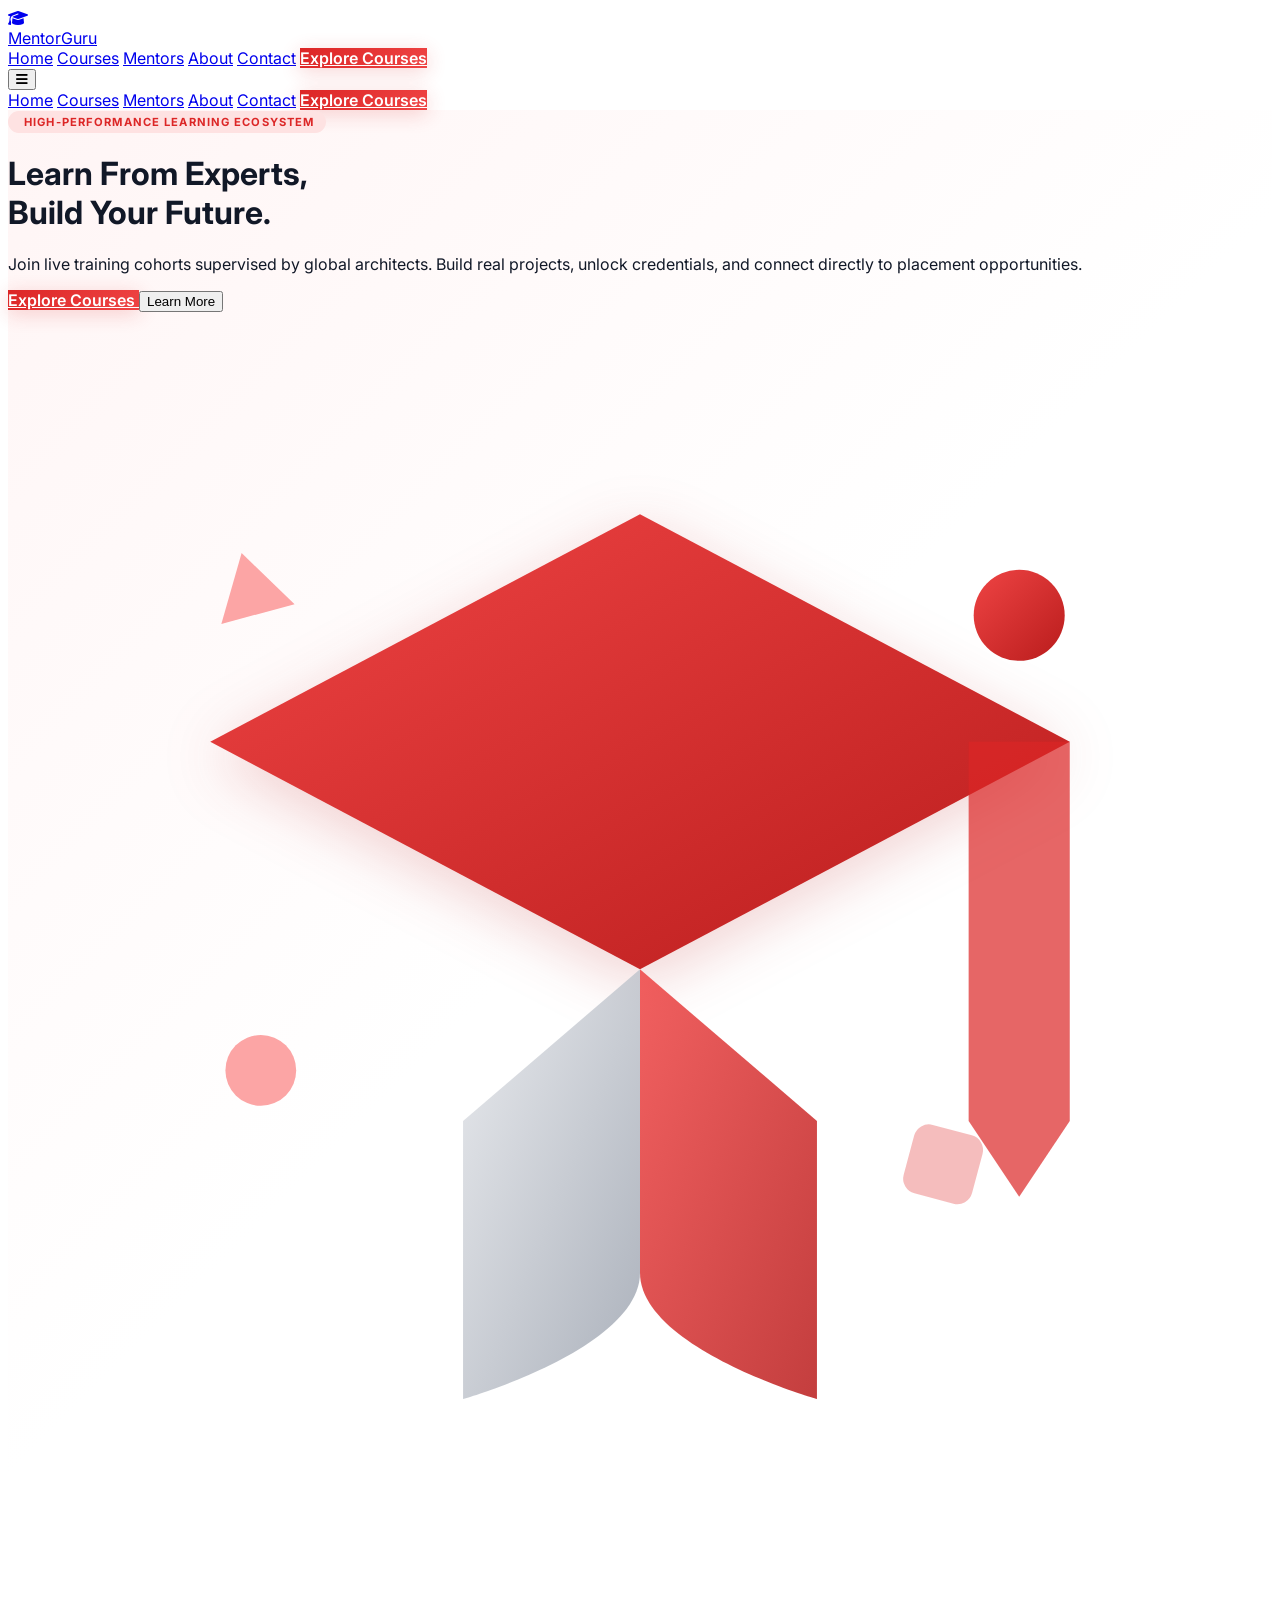
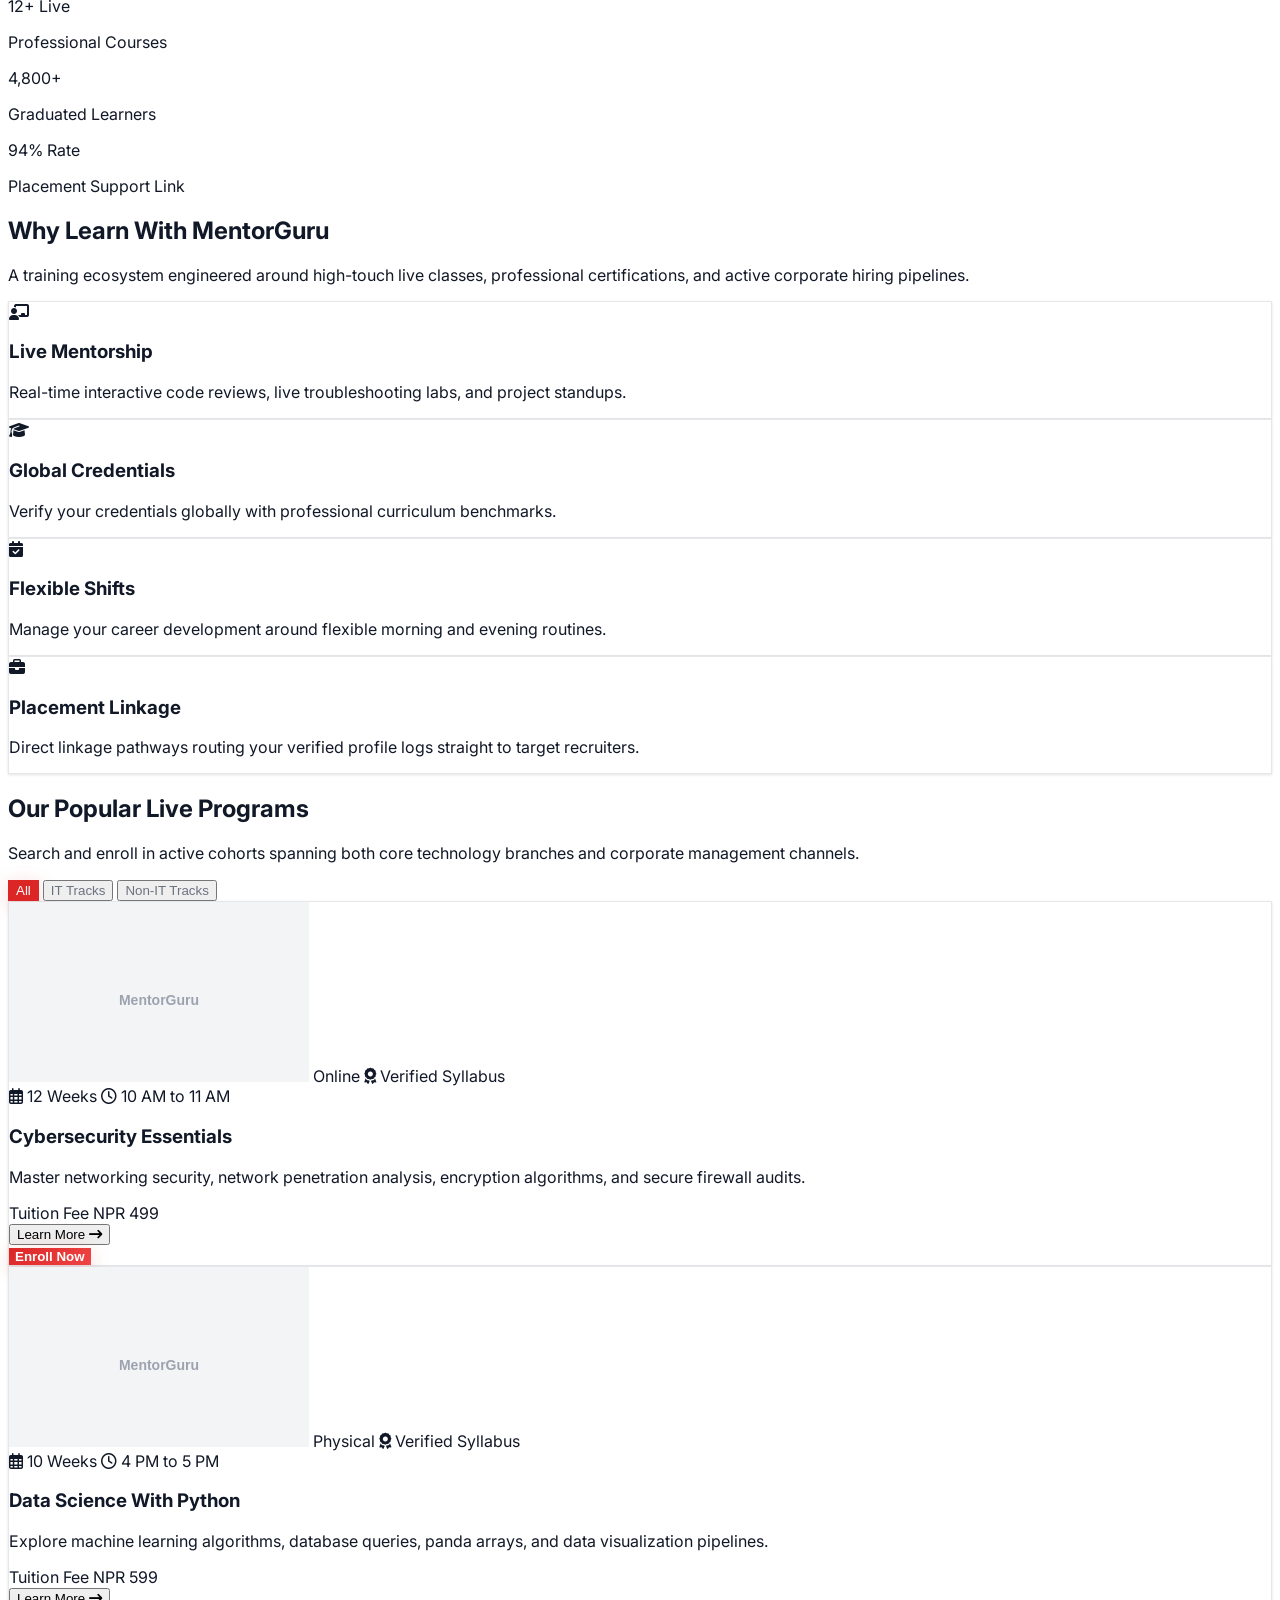
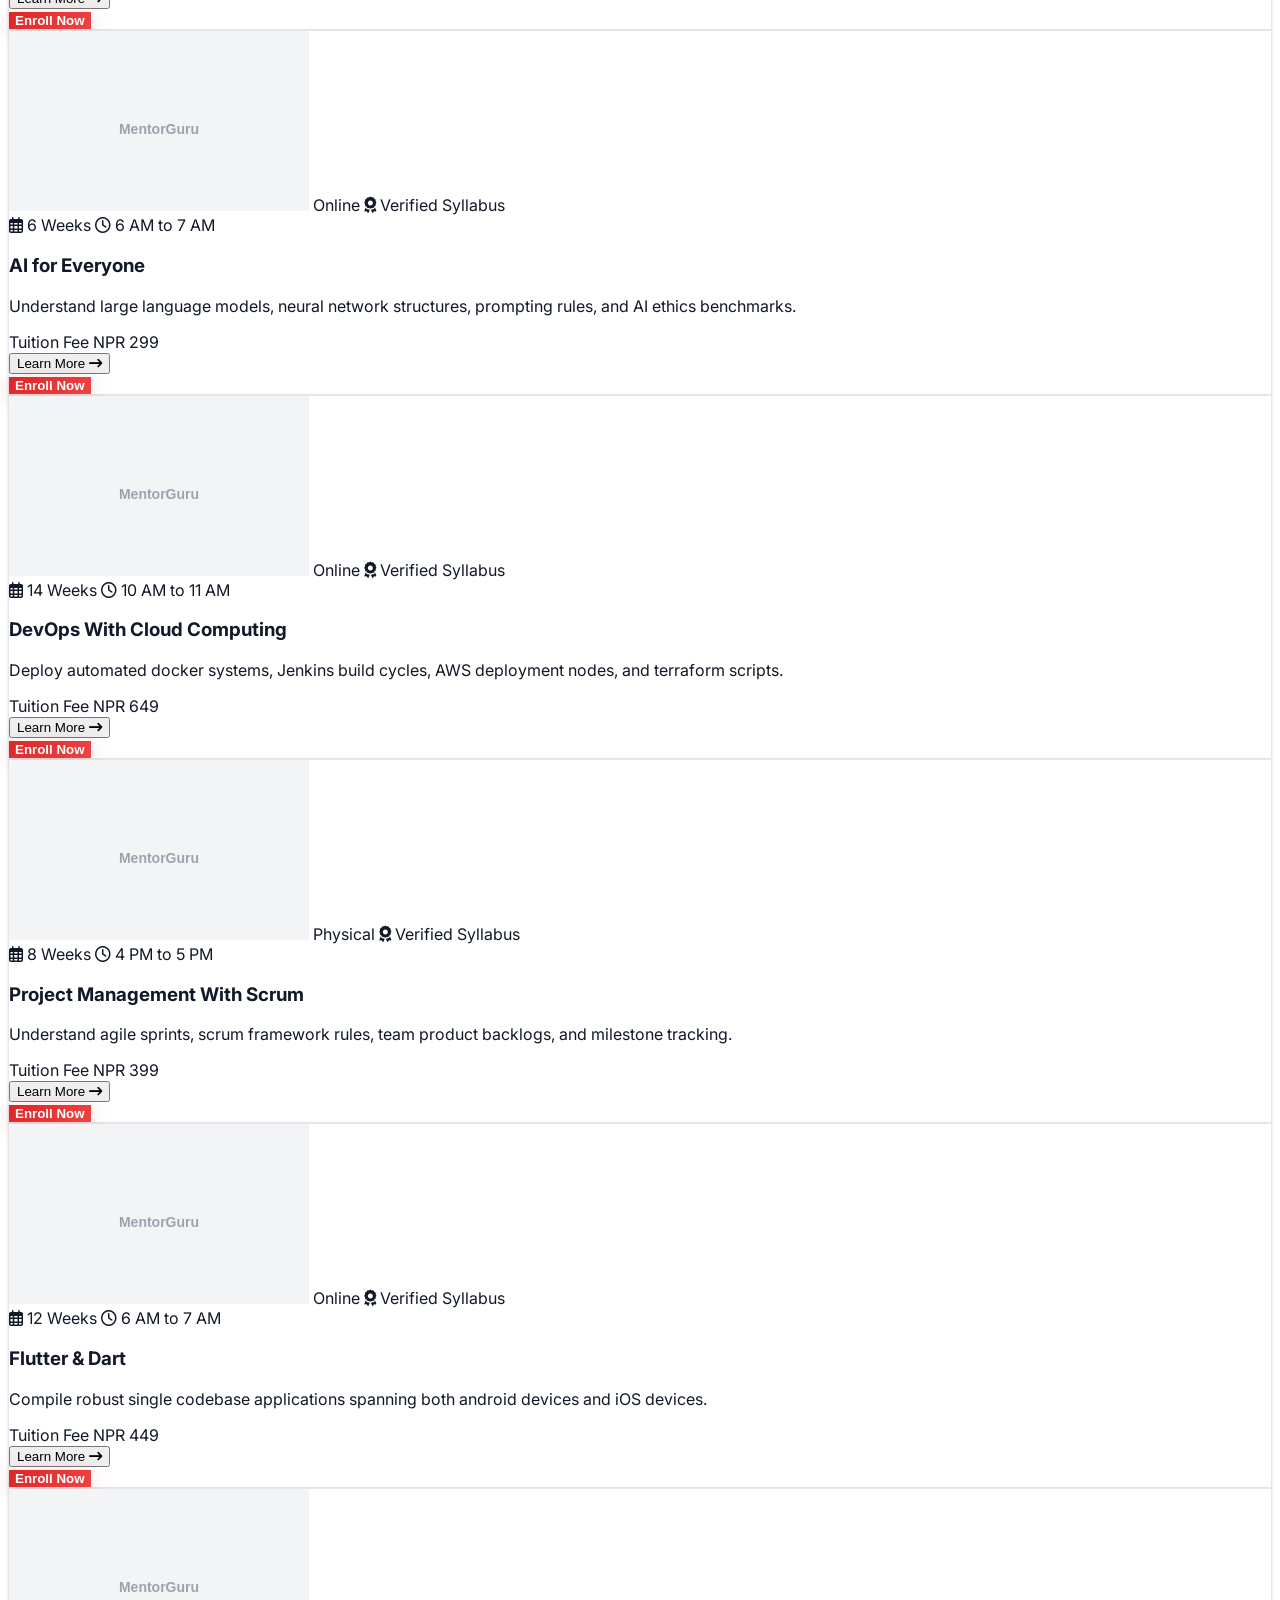
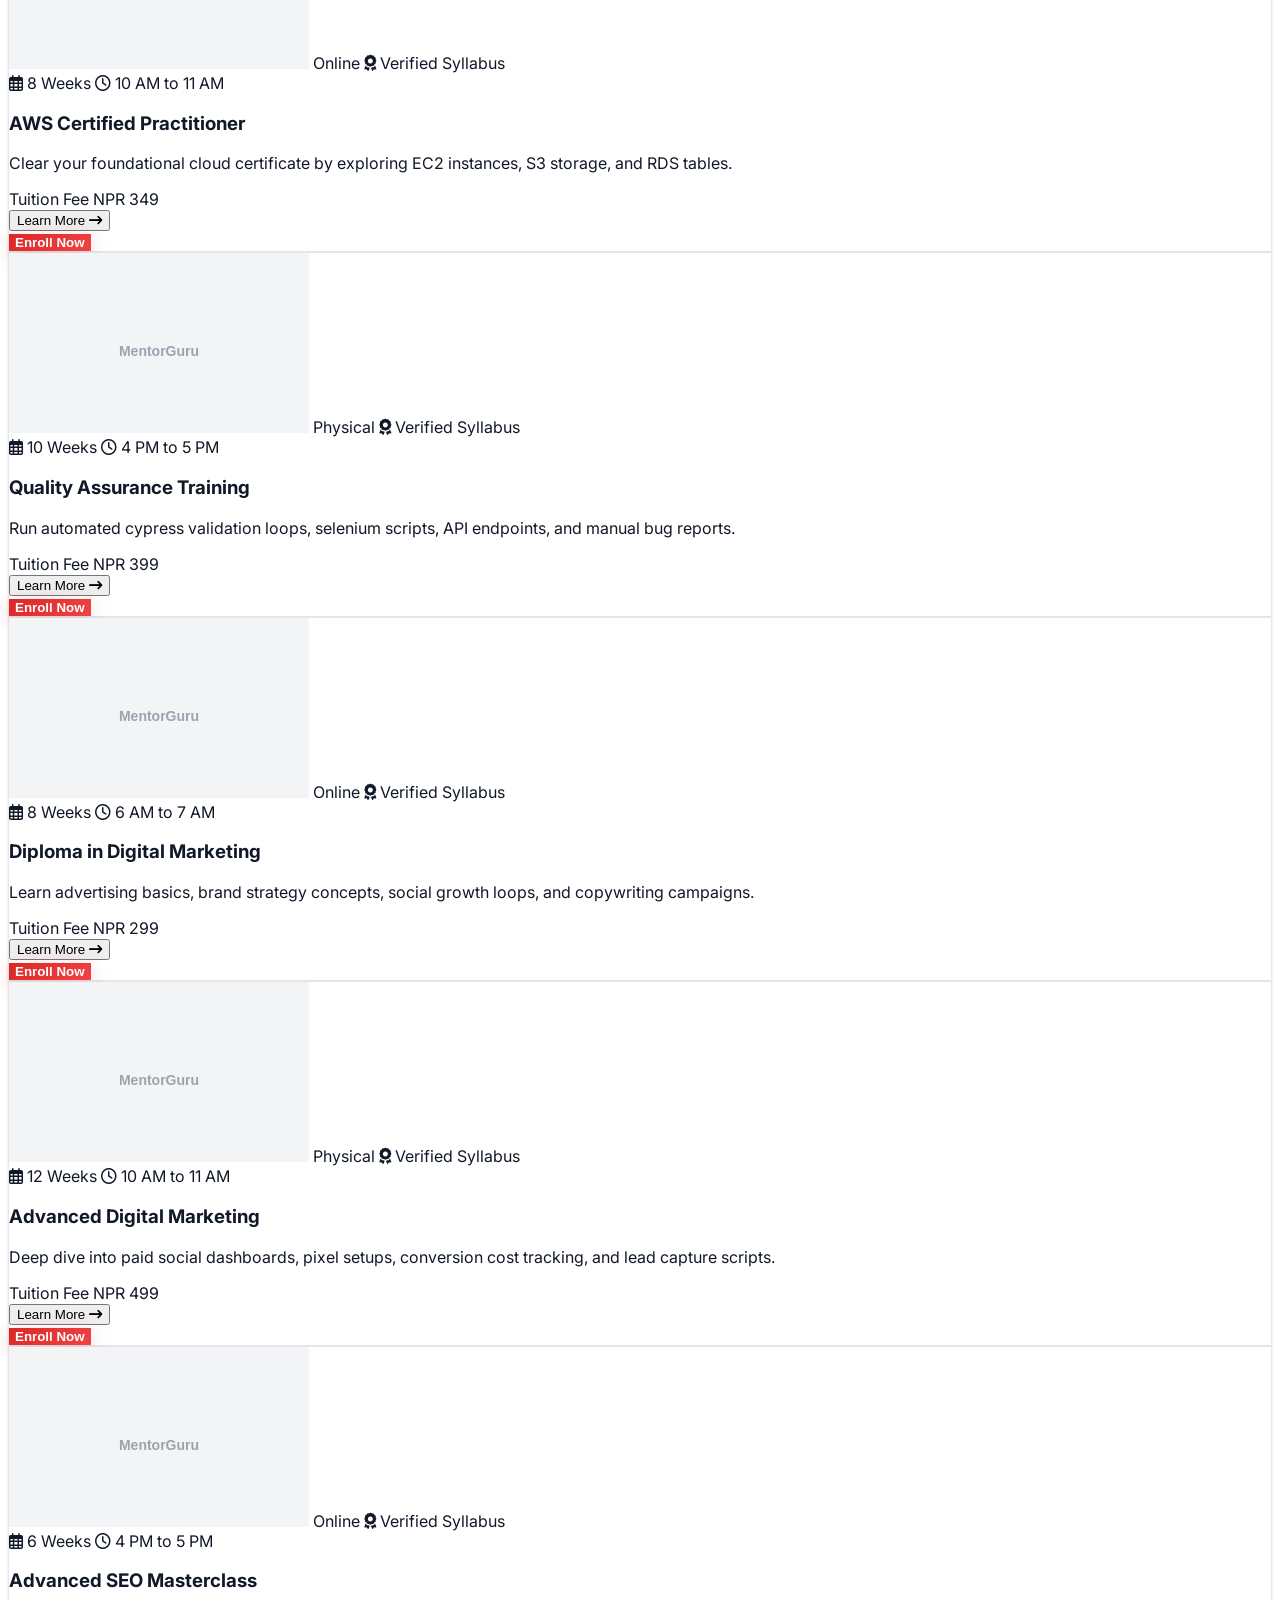
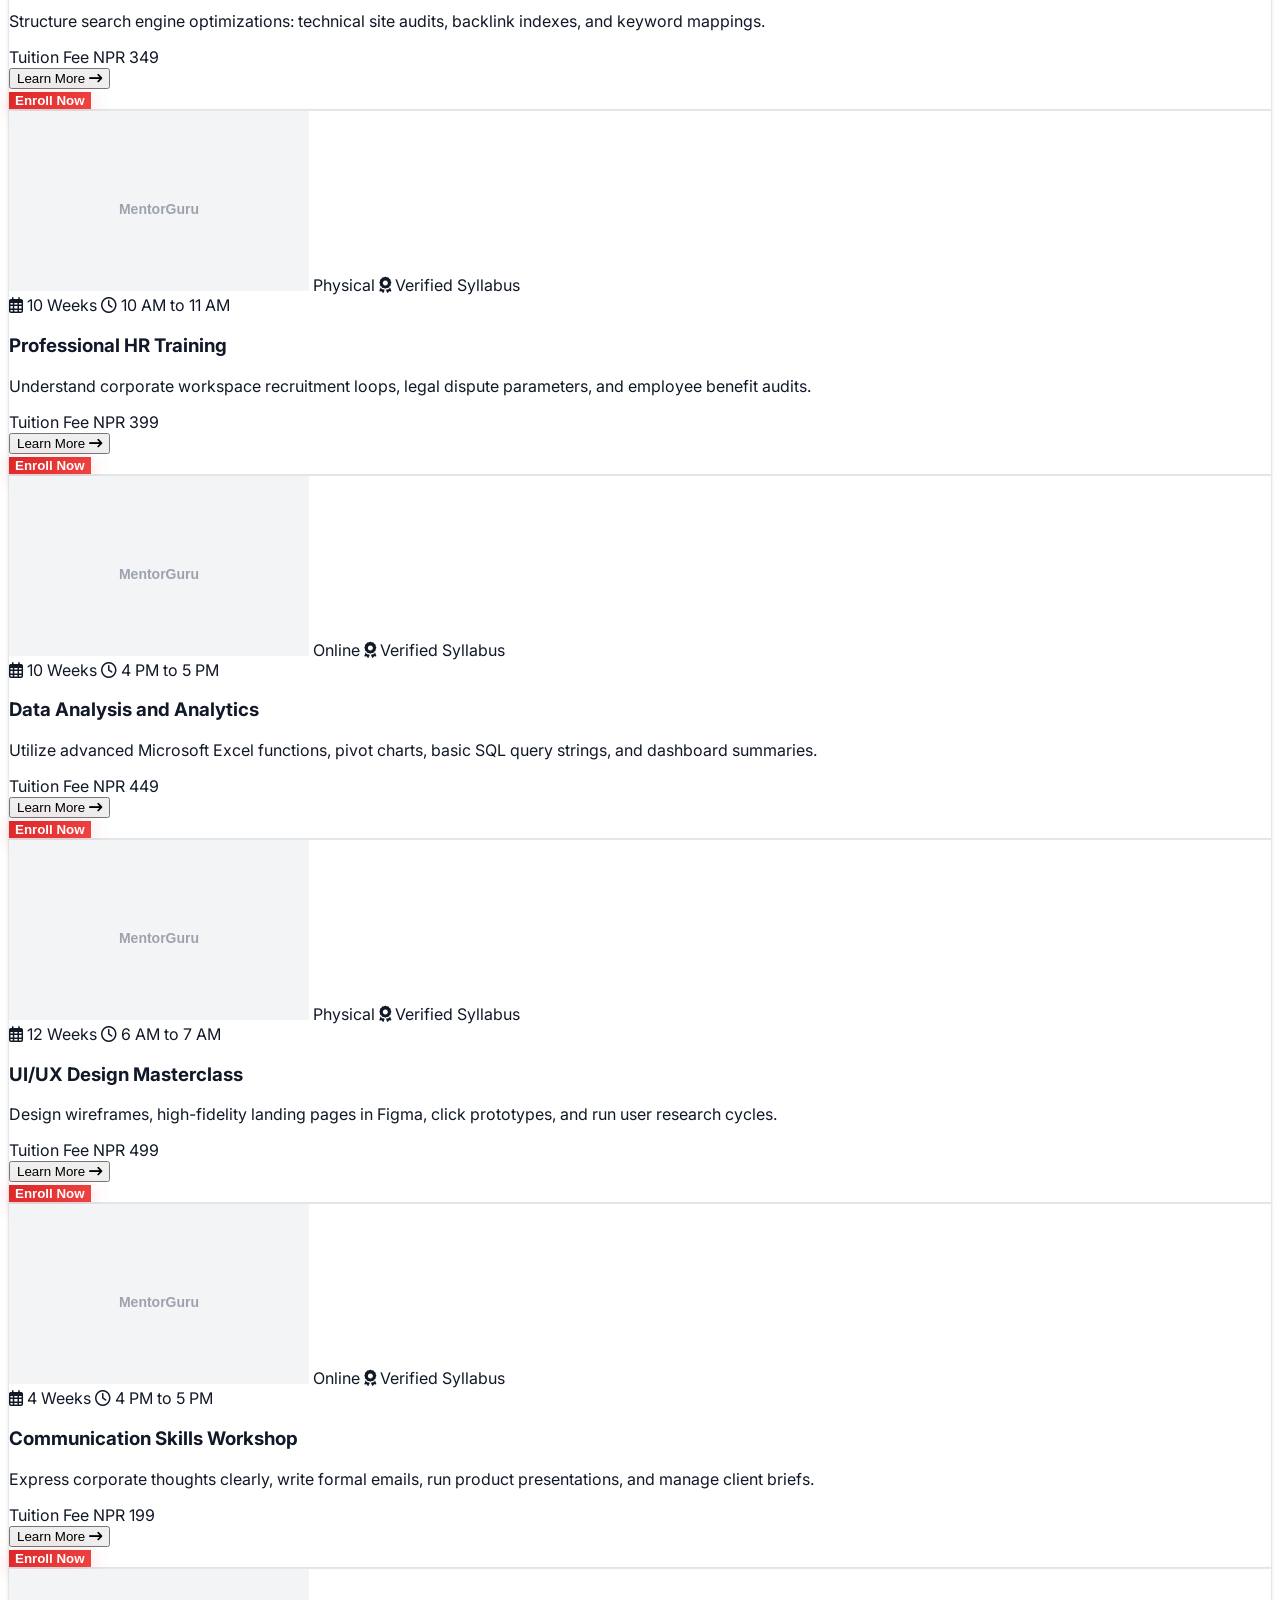
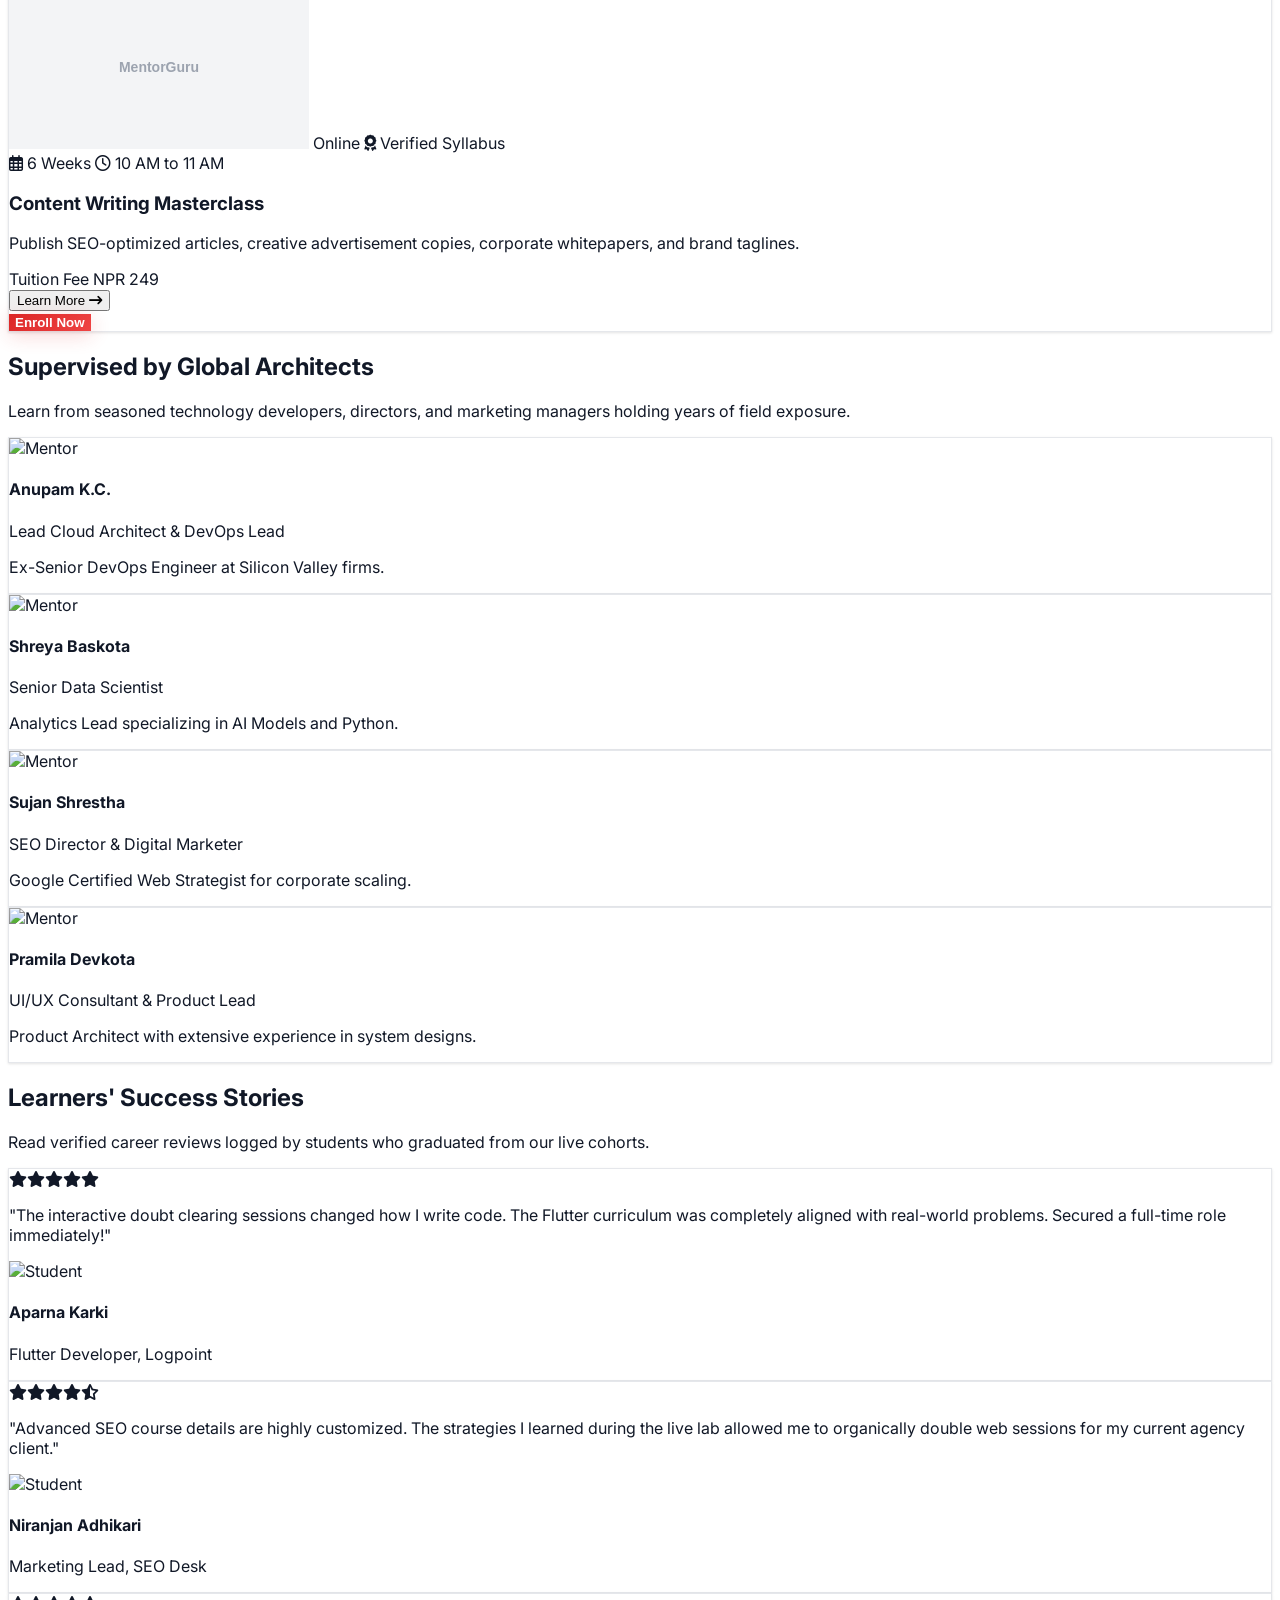
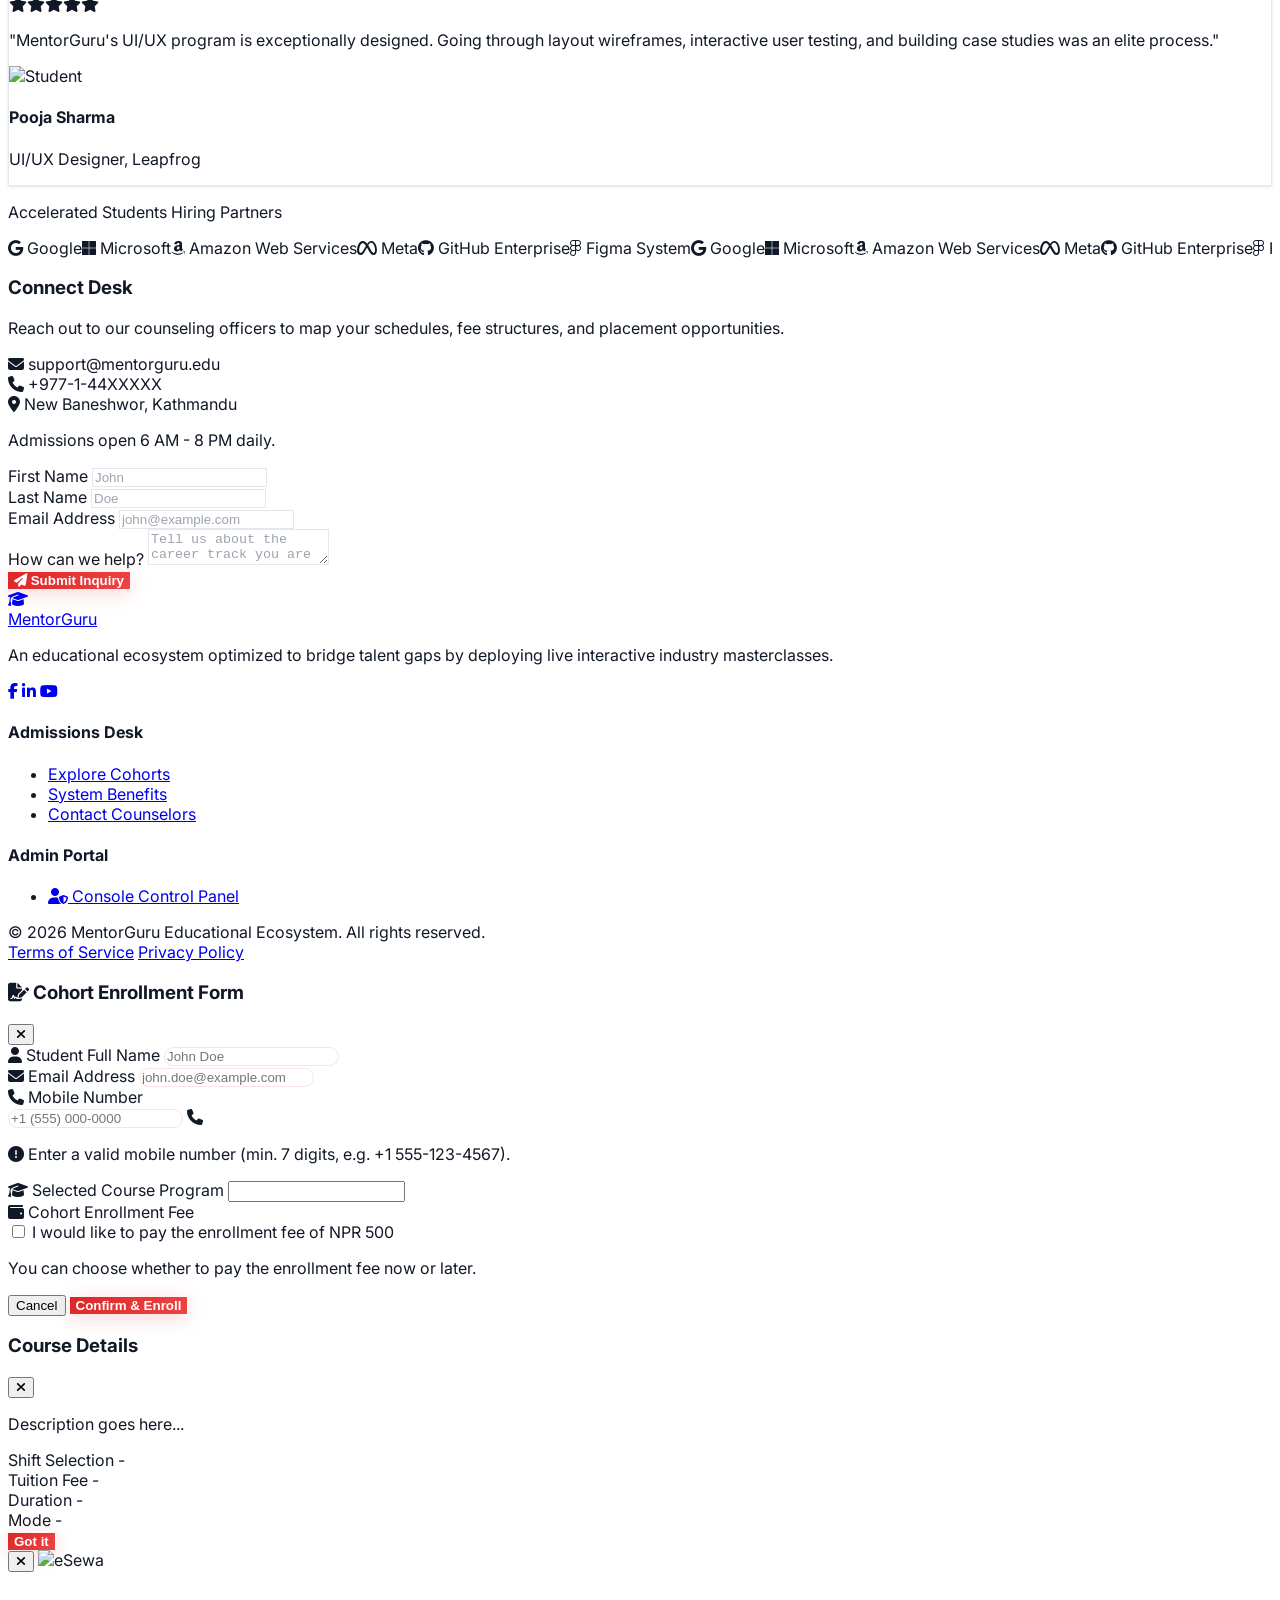
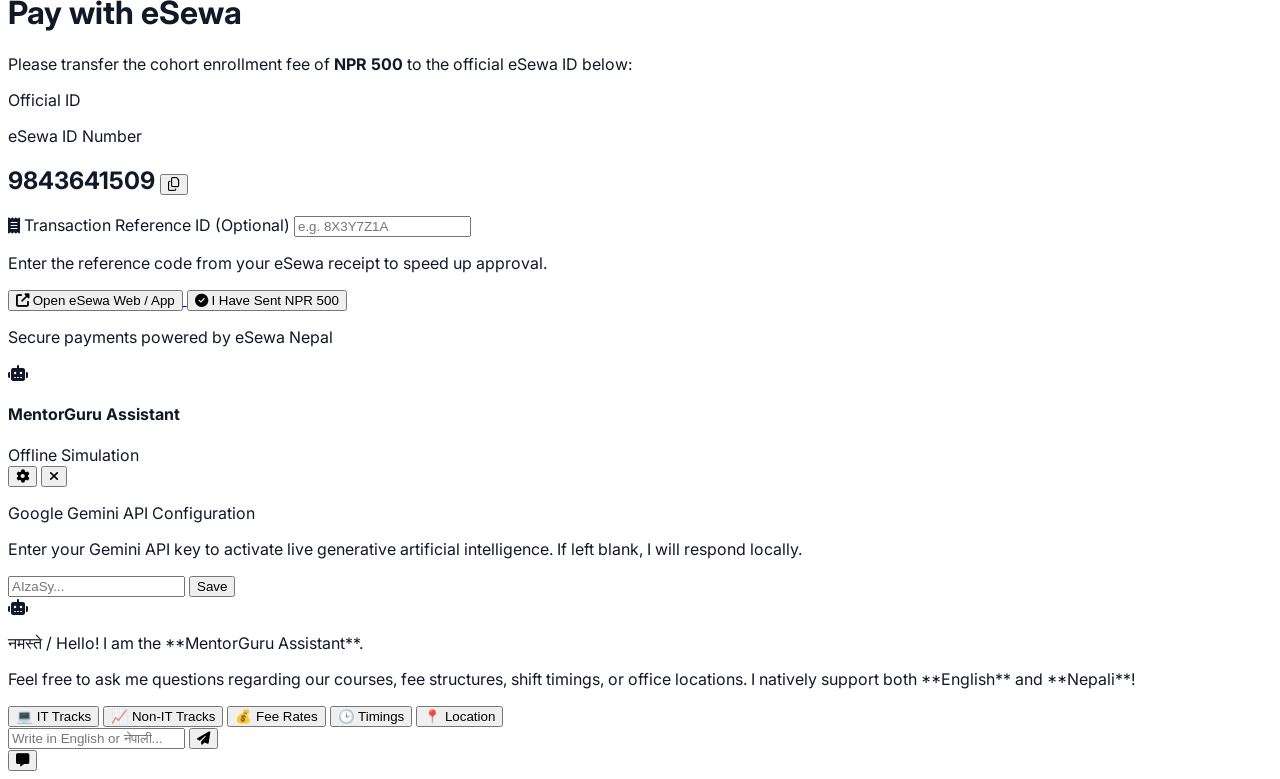
==== index.html @ c339f90e "feat: complete MentorGuru web application with robust Gemini AI Chatbot" ====
<!DOCTYPE html>
<html lang="en">
<head>
    <meta charset="UTF-8">
    <meta name="viewport" content="width=device-width, initial-scale=1.0">
    <title>MentorGuru | Learn From Experts, Build Your Future</title>
    <meta name="description" content="Join MentorGuru live training cohorts supervised by global architects. Build real projects, earn credentials, and access placement opportunities.">
    <script src="https://cdn.tailwindcss.com"></script>
    <link rel="stylesheet" href="style.css">
    <link rel="stylesheet" href="https://cdnjs.cloudflare.com/ajax/libs/font-awesome/6.4.0/css/all.min.css">
</head>
<body class="bg-white text-gray-900 flex flex-col min-h-screen relative overflow-x-hidden">

    <!-- ===================== TOP RED STRIP ===================== -->
    <div class="w-full h-1 bg-gradient-to-r from-red-600 to-red-400"></div>

    <!-- ===================== NAVBAR ===================== -->
    <nav class="sticky top-0 w-full z-50 bg-white/95 backdrop-blur-md border-b border-gray-100 shadow-sm">
        <div class="max-w-7xl mx-auto px-4 sm:px-6 lg:px-8">
            <div class="flex justify-between h-16 items-center">

                <!-- Logo -->
                <a href="#" class="flex items-center gap-2.5">
                    <div class="w-9 h-9 rounded-xl bg-gradient-to-br from-red-600 to-red-500 text-white flex items-center justify-center text-sm shadow-md shadow-red-200">
                        <i class="fa-solid fa-graduation-cap"></i>
                    </div>
                    <span class="text-xl font-extrabold tracking-tight text-gray-900">Mentor<span class="text-red-600">Guru</span></span>
                </a>

                <!-- Desktop Nav -->
                <div class="hidden md:flex items-center gap-7">
                    <a href="#" class="text-sm font-medium text-gray-600 hover:text-red-600 transition">Home</a>
                    <a href="#courses" class="text-sm font-medium text-gray-600 hover:text-red-600 transition">Courses</a>
                    <a href="#mentors" class="text-sm font-medium text-gray-600 hover:text-red-600 transition">Mentors</a>
                    <a href="#about" class="text-sm font-medium text-gray-600 hover:text-red-600 transition">About</a>
                    <a href="#contact" class="text-sm font-medium text-gray-600 hover:text-red-600 transition">Contact</a>
                    <a href="#courses" class="btn-red py-2.5 px-5 text-sm rounded-xl">Explore Courses</a>
                </div>

                <!-- Mobile Menu Btn -->
                <div class="md:hidden">
                    <button id="mobileMenuBtn" class="text-gray-500 hover:text-red-600 p-2 rounded-lg hover:bg-red-50 transition">
                        <i class="fa-solid fa-bars text-xl"></i>
                    </button>
                </div>
            </div>
        </div>

        <!-- Mobile Drawer -->
        <div id="mobileDrawer" class="hidden md:hidden absolute w-full left-0 bg-white border-b border-gray-100 shadow-lg px-4 py-5 space-y-3">
            <a href="#" class="block text-base font-medium text-gray-700 hover:text-red-600 transition" onclick="toggleMobileMenu()">Home</a>
            <a href="#courses" class="block text-base font-medium text-gray-700 hover:text-red-600 transition" onclick="toggleMobileMenu()">Courses</a>
            <a href="#mentors" class="block text-base font-medium text-gray-700 hover:text-red-600 transition" onclick="toggleMobileMenu()">Mentors</a>
            <a href="#about" class="block text-base font-medium text-gray-700 hover:text-red-600 transition" onclick="toggleMobileMenu()">About</a>
            <a href="#contact" class="block text-base font-medium text-gray-700 hover:text-red-600 transition" onclick="toggleMobileMenu()">Contact</a>
            <a href="#courses" class="btn-red block text-center py-3 text-sm rounded-xl" onclick="toggleMobileMenu()">Explore Courses</a>
        </div>
    </nav>

    <!-- ===================== HERO ===================== -->
    <header class="hero-gradient">
        <div class="max-w-7xl mx-auto px-4 sm:px-6 lg:px-8 py-20 md:py-28 grid md:grid-cols-2 gap-12 items-center">
            <div class="space-y-6 text-center md:text-left">
                <div class="section-label">
                    <i class="fa-solid fa-sparkles mr-1"></i> High-Performance Learning Ecosystem
                </div>
                <h1 class="text-4xl sm:text-5xl lg:text-6xl font-extrabold tracking-tight text-gray-900 leading-tight">
                    Learn From <span class="text-red-600">Experts</span>,<br>
                    Build Your Future.
                </h1>
                <p class="text-gray-500 text-lg leading-relaxed max-w-xl mx-auto md:mx-0">
                    Join live training cohorts supervised by global architects. Build real projects, unlock credentials, and connect directly to placement opportunities.
                </p>
                <div class="flex flex-wrap justify-center md:justify-start gap-4">
                    <a href="#courses" class="btn-red py-3.5 px-8 rounded-xl text-sm">
                        Explore Courses
                    </a>
                    <button onclick="document.getElementById('about').scrollIntoView({behavior:'smooth'});" class="py-3.5 px-8 rounded-xl border border-gray-200 bg-white hover:bg-gray-50 text-gray-700 font-semibold text-sm transition shadow-sm">
                        Learn More
                    </button>
                </div>
            </div>
            <div class="relative flex justify-center items-center">
                <div class="w-full max-w-[420px] h-[340px] bg-white rounded-2xl border border-gray-200 shadow-lg p-6 flex items-center justify-center relative overflow-hidden animate-float">
                    <svg xmlns="http://www.w3.org/2000/svg" viewBox="0 0 500 500" class="w-full h-full relative z-10">
                        <defs>
                            <linearGradient id="redGrad" x1="0%" y1="0%" x2="100%" y2="100%">
                                <stop offset="0%" stop-color="#ef4444"/>
                                <stop offset="100%" stop-color="#b91c1c"/>
                            </linearGradient>
                            <linearGradient id="grayGrad" x1="0%" y1="0%" x2="100%" y2="100%">
                                <stop offset="0%" stop-color="#e5e7eb"/>
                                <stop offset="100%" stop-color="#9ca3af"/>
                            </linearGradient>
                        </defs>
                        <path d="M250 80 L420 170 L250 260 L80 170 Z" fill="url(#redGrad)" filter="drop-shadow(0 6px 12px rgba(185,28,28,0.2))"/>
                        <path d="M250 260 L250 380 C250 410 180 430 180 430 L180 320 Z" fill="url(#grayGrad)" opacity="0.85"/>
                        <path d="M250 260 L250 380 C250 410 320 430 320 430 L320 320 Z" fill="url(#redGrad)" opacity="0.85"/>
                        <path d="M420 170 L420 320 L400 350 L380 320 L380 170 Z" fill="#dc2626" opacity="0.7"/>
                        <circle cx="100" cy="300" r="14" fill="#fca5a5"/>
                        <circle cx="400" cy="120" r="18" fill="url(#redGrad)"/>
                        <rect x="360" y="320" width="28" height="28" rx="6" fill="#dc2626" opacity="0.3" transform="rotate(15, 360, 320)"/>
                        <path d="M80 120 L110 120 L95 95 Z" fill="#fca5a5" transform="rotate(-15, 95, 105)"/>
                    </svg>
                </div>
            </div>
        </div>
    </header>

    <!-- ===================== STATISTICS ===================== -->
    <section class="border-y border-gray-100 bg-gray-50">
        <div class="max-w-7xl mx-auto px-4 sm:px-6 lg:px-8 py-10 grid grid-cols-2 md:grid-cols-3 gap-8 text-center">
            <div class="space-y-1">
                <p class="text-3xl sm:text-4xl font-extrabold text-red-600">12+ Live</p>
                <p class="text-xs sm:text-sm font-semibold uppercase tracking-wider text-gray-400">Professional Courses</p>
            </div>
            <div class="space-y-1">
                <p class="text-3xl sm:text-4xl font-extrabold text-red-600">4,800+</p>
                <p class="text-xs sm:text-sm font-semibold uppercase tracking-wider text-gray-400">Graduated Learners</p>
            </div>
            <div class="space-y-1 col-span-2 md:col-span-1">
                <p class="text-3xl sm:text-4xl font-extrabold text-red-600">94% Rate</p>
                <p class="text-xs sm:text-sm font-semibold uppercase tracking-wider text-gray-400">Placement Support Link</p>
            </div>
        </div>
    </section>

    <!-- ===================== WHY CHOOSE US ===================== -->
    <section id="about" class="max-w-7xl mx-auto px-4 sm:px-6 lg:px-8 py-24 space-y-16">
        <div class="text-center max-w-3xl mx-auto space-y-3">
            <h2 class="text-3xl sm:text-4xl font-bold tracking-tight text-gray-900">Why Learn With <span class="text-red-600">MentorGuru</span></h2>
            <p class="text-gray-500">A training ecosystem engineered around high-touch live classes, professional certifications, and active corporate hiring pipelines.</p>
        </div>
        <div class="grid sm:grid-cols-2 lg:grid-cols-4 gap-6">
            <div class="glass-card rounded-2xl p-6 space-y-4">
                <div class="w-12 h-12 rounded-xl bg-red-50 border border-red-100 text-red-600 flex items-center justify-center text-xl"><i class="fa-solid fa-chalkboard-user"></i></div>
                <h3 class="text-lg font-bold text-gray-900">Live Mentorship</h3>
                <p class="text-gray-500 text-sm leading-relaxed">Real-time interactive code reviews, live troubleshooting labs, and project standups.</p>
            </div>
            <div class="glass-card rounded-2xl p-6 space-y-4">
                <div class="w-12 h-12 rounded-xl bg-gray-100 border border-gray-200 text-gray-700 flex items-center justify-center text-xl"><i class="fa-solid fa-graduation-cap"></i></div>
                <h3 class="text-lg font-bold text-gray-900">Global Credentials</h3>
                <p class="text-gray-500 text-sm leading-relaxed">Verify your credentials globally with professional curriculum benchmarks.</p>
            </div>
            <div class="glass-card rounded-2xl p-6 space-y-4">
                <div class="w-12 h-12 rounded-xl bg-red-50 border border-red-100 text-red-600 flex items-center justify-center text-xl"><i class="fa-solid fa-calendar-check"></i></div>
                <h3 class="text-lg font-bold text-gray-900">Flexible Shifts</h3>
                <p class="text-gray-500 text-sm leading-relaxed">Manage your career development around flexible morning and evening routines.</p>
            </div>
            <div class="glass-card rounded-2xl p-6 space-y-4">
                <div class="w-12 h-12 rounded-xl bg-gray-100 border border-gray-200 text-gray-700 flex items-center justify-center text-xl"><i class="fa-solid fa-briefcase"></i></div>
                <h3 class="text-lg font-bold text-gray-900">Placement Linkage</h3>
                <p class="text-gray-500 text-sm leading-relaxed">Direct linkage pathways routing your verified profile logs straight to target recruiters.</p>
            </div>
        </div>
    </section>

    <!-- ===================== COURSES ===================== -->
    <section id="courses" class="bg-gray-50 border-y border-gray-100">
        <div class="max-w-7xl mx-auto px-4 sm:px-6 lg:px-8 py-20 space-y-12">
            <div class="flex flex-col md:flex-row md:items-end justify-between gap-6">
                <div class="space-y-3">
                    <h2 class="text-3xl sm:text-4xl font-bold tracking-tight text-gray-900">Our Popular <span class="text-red-600">Live Programs</span></h2>
                    <p class="text-gray-500 max-w-xl">Search and enroll in active cohorts spanning both core technology branches and corporate management channels.</p>
                </div>
                <div class="inline-flex p-1 rounded-xl bg-white border border-gray-200 self-start md:self-auto shadow-sm">
                    <button onclick="switchCategory('all')" id="tab-all" class="tab-btn active px-4 py-2 text-xs font-semibold uppercase tracking-wider rounded-lg border border-transparent transition">All</button>
                    <button onclick="switchCategory('IT')" id="tab-IT" class="tab-btn px-4 py-2 text-xs font-semibold uppercase tracking-wider rounded-lg border border-transparent transition">IT Tracks</button>
                    <button onclick="switchCategory('Non-IT')" id="tab-Non-IT" class="tab-btn px-4 py-2 text-xs font-semibold uppercase tracking-wider rounded-lg border border-transparent transition">Non-IT Tracks</button>
                </div>
            </div>
            <div class="grid sm:grid-cols-2 lg:grid-cols-3 xl:grid-cols-4 gap-6" id="publicCourseGrid"></div>
        </div>
    </section>

    <!-- ===================== MENTORS ===================== -->
    <section id="mentors" class="max-w-7xl mx-auto px-4 sm:px-6 lg:px-8 py-24 space-y-16">
        <div class="text-center max-w-3xl mx-auto space-y-3">
            <h2 class="text-3xl sm:text-4xl font-bold tracking-tight text-gray-900">Supervised by <span class="text-red-600">Global Architects</span></h2>
            <p class="text-gray-500">Learn from seasoned technology developers, directors, and marketing managers holding years of field exposure.</p>
        </div>
        <div class="grid sm:grid-cols-2 lg:grid-cols-4 gap-6">
            <div class="glass-card rounded-2xl p-6 text-center space-y-4">
                <img src="https://images.unsplash.com/photo-1519085360753-af0119f7cbe7?q=80&w=150&auto=format&fit=crop" class="w-24 h-24 rounded-2xl object-cover mx-auto border-2 border-red-100" alt="Mentor">
                <div>
                    <h4 class="text-lg font-bold text-gray-900">Anupam K.C.</h4>
                    <p class="text-red-600 text-xs font-semibold mt-1">Lead Cloud Architect &amp; DevOps Lead</p>
                </div>
                <p class="text-gray-500 text-xs">Ex-Senior DevOps Engineer at Silicon Valley firms.</p>
            </div>
            <div class="glass-card rounded-2xl p-6 text-center space-y-4">
                <img src="https://images.unsplash.com/photo-1573496359142-b8d87734a5a2?q=80&w=150&auto=format&fit=crop" class="w-24 h-24 rounded-2xl object-cover mx-auto border-2 border-gray-200" alt="Mentor">
                <div>
                    <h4 class="text-lg font-bold text-gray-900">Shreya Baskota</h4>
                    <p class="text-gray-600 text-xs font-semibold mt-1">Senior Data Scientist</p>
                </div>
                <p class="text-gray-500 text-xs">Analytics Lead specializing in AI Models and Python.</p>
            </div>
            <div class="glass-card rounded-2xl p-6 text-center space-y-4">
                <img src="https://images.unsplash.com/photo-1560250097-0b93528c311a?q=80&w=150&auto=format&fit=crop" class="w-24 h-24 rounded-2xl object-cover mx-auto border-2 border-red-100" alt="Mentor">
                <div>
                    <h4 class="text-lg font-bold text-gray-900">Sujan Shrestha</h4>
                    <p class="text-red-600 text-xs font-semibold mt-1">SEO Director &amp; Digital Marketer</p>
                </div>
                <p class="text-gray-500 text-xs">Google Certified Web Strategist for corporate scaling.</p>
            </div>
            <div class="glass-card rounded-2xl p-6 text-center space-y-4">
                <img src="https://images.unsplash.com/photo-1580489944761-15a19d654956?q=80&w=150&auto=format&fit=crop" class="w-24 h-24 rounded-2xl object-cover mx-auto border-2 border-gray-200" alt="Mentor">
                <div>
                    <h4 class="text-lg font-bold text-gray-900">Pramila Devkota</h4>
                    <p class="text-gray-600 text-xs font-semibold mt-1">UI/UX Consultant &amp; Product Lead</p>
                </div>
                <p class="text-gray-500 text-xs">Product Architect with extensive experience in system designs.</p>
            </div>
        </div>
    </section>

    <!-- ===================== TESTIMONIALS ===================== -->
    <section class="bg-gray-50 border-y border-gray-100">
        <div class="max-w-7xl mx-auto px-4 sm:px-6 lg:px-8 py-24 space-y-16">
            <div class="text-center max-w-3xl mx-auto space-y-3">
                <h2 class="text-3xl sm:text-4xl font-bold tracking-tight text-gray-900">Learners' <span class="text-red-600">Success Stories</span></h2>
                <p class="text-gray-500">Read verified career reviews logged by students who graduated from our live cohorts.</p>
            </div>
            <div class="grid md:grid-cols-3 gap-6">
                <div class="glass-card rounded-2xl p-6 flex flex-col justify-between">
                    <div class="space-y-4">
                        <div class="flex text-red-500 gap-1 text-sm"><i class="fa-solid fa-star"></i><i class="fa-solid fa-star"></i><i class="fa-solid fa-star"></i><i class="fa-solid fa-star"></i><i class="fa-solid fa-star"></i></div>
                        <p class="text-gray-600 text-sm leading-relaxed">"The interactive doubt clearing sessions changed how I write code. The Flutter curriculum was completely aligned with real-world problems. Secured a full-time role immediately!"</p>
                    </div>
                    <div class="flex items-center gap-4 mt-6 pt-5 border-t border-gray-100">
                        <img src="https://images.unsplash.com/photo-1544005313-94ddf0286df2?q=80&w=80&auto=format&fit=crop" class="w-11 h-11 rounded-full object-cover border border-gray-200" alt="Student">
                        <div>
                            <h4 class="text-sm font-bold text-gray-900">Aparna Karki</h4>
                            <p class="text-xs text-gray-400">Flutter Developer, Logpoint</p>
                        </div>
                    </div>
                </div>
                <div class="glass-card rounded-2xl p-6 flex flex-col justify-between">
                    <div class="space-y-4">
                        <div class="flex text-red-500 gap-1 text-sm"><i class="fa-solid fa-star"></i><i class="fa-solid fa-star"></i><i class="fa-solid fa-star"></i><i class="fa-solid fa-star"></i><i class="fa-solid fa-star-half-stroke"></i></div>
                        <p class="text-gray-600 text-sm leading-relaxed">"Advanced SEO course details are highly customized. The strategies I learned during the live lab allowed me to organically double web sessions for my current agency client."</p>
                    </div>
                    <div class="flex items-center gap-4 mt-6 pt-5 border-t border-gray-100">
                        <img src="https://images.unsplash.com/photo-1506794778202-cad84cf45f1d?q=80&w=80&auto=format&fit=crop" class="w-11 h-11 rounded-full object-cover border border-gray-200" alt="Student">
                        <div>
                            <h4 class="text-sm font-bold text-gray-900">Niranjan Adhikari</h4>
                            <p class="text-xs text-gray-400">Marketing Lead, SEO Desk</p>
                        </div>
                    </div>
                </div>
                <div class="glass-card rounded-2xl p-6 flex flex-col justify-between">
                    <div class="space-y-4">
                        <div class="flex text-red-500 gap-1 text-sm"><i class="fa-solid fa-star"></i><i class="fa-solid fa-star"></i><i class="fa-solid fa-star"></i><i class="fa-solid fa-star"></i><i class="fa-solid fa-star"></i></div>
                        <p class="text-gray-600 text-sm leading-relaxed">"MentorGuru's UI/UX program is exceptionally designed. Going through layout wireframes, interactive user testing, and building case studies was an elite process."</p>
                    </div>
                    <div class="flex items-center gap-4 mt-6 pt-5 border-t border-gray-100">
                        <img src="https://images.unsplash.com/photo-1534528741775-53994a69daeb?q=80&w=80&auto=format&fit=crop" class="w-11 h-11 rounded-full object-cover border border-gray-200" alt="Student">
                        <div>
                            <h4 class="text-sm font-bold text-gray-900">Pooja Sharma</h4>
                            <p class="text-xs text-gray-400">UI/UX Designer, Leapfrog</p>
                        </div>
                    </div>
                </div>
            </div>
        </div>
    </section>

    <!-- ===================== PARTNER MARQUEE ===================== -->
    <section class="py-14 bg-white overflow-hidden">
        <div class="max-w-7xl mx-auto px-4 sm:px-6 lg:px-8 mb-6 text-center">
            <p class="text-xs font-bold uppercase tracking-wider text-red-600">Accelerated Students Hiring Partners</p>
        </div>
        <div class="marquee-wrapper">
            <div class="marquee-content gap-16 text-gray-300 text-2xl font-bold tracking-tight uppercase">
                <span><i class="fa-brands fa-google text-red-300 mr-2"></i> Google</span>
                <span><i class="fa-brands fa-microsoft text-red-300 mr-2"></i> Microsoft</span>
                <span><i class="fa-brands fa-amazon text-red-300 mr-2"></i> Amazon Web Services</span>
                <span><i class="fa-brands fa-meta text-red-300 mr-2"></i> Meta</span>
                <span><i class="fa-brands fa-github text-red-300 mr-2"></i> GitHub Enterprise</span>
                <span><i class="fa-brands fa-figma text-red-300 mr-2"></i> Figma System</span>
                <!-- Duplicate for infinite effect -->
                <span><i class="fa-brands fa-google text-red-300 mr-2"></i> Google</span>
                <span><i class="fa-brands fa-microsoft text-red-300 mr-2"></i> Microsoft</span>
                <span><i class="fa-brands fa-amazon text-red-300 mr-2"></i> Amazon Web Services</span>
                <span><i class="fa-brands fa-meta text-red-300 mr-2"></i> Meta</span>
                <span><i class="fa-brands fa-github text-red-300 mr-2"></i> GitHub Enterprise</span>
                <span><i class="fa-brands fa-figma text-red-300 mr-2"></i> Figma System</span>
            </div>
        </div>
    </section>

    <!-- ===================== CONTACT ===================== -->
    <section id="contact" class="max-w-7xl mx-auto px-4 sm:px-6 lg:px-8 py-24">
        <div class="bg-white rounded-3xl overflow-hidden grid lg:grid-cols-5 border border-gray-200 shadow-lg">
            <div class="lg:col-span-2 bg-gradient-to-br from-red-600 to-red-700 p-8 sm:p-12 flex flex-col justify-between text-white">
                <div class="space-y-5">
                    <h3 class="text-2xl font-bold">Connect Desk</h3>
                    <p class="text-red-100 text-sm leading-relaxed">Reach out to our counseling officers to map your schedules, fee structures, and placement opportunities.</p>
                </div>
                <div class="space-y-4 my-8 lg:my-0">
                    <div class="flex items-center gap-4 text-sm">
                        <span class="w-10 h-10 rounded-xl bg-white/15 flex items-center justify-center"><i class="fa-solid fa-envelope"></i></span>
                        <span>support@mentorguru.edu</span>
                    </div>
                    <div class="flex items-center gap-4 text-sm">
                        <span class="w-10 h-10 rounded-xl bg-white/15 flex items-center justify-center"><i class="fa-solid fa-phone"></i></span>
                        <span>+977-1-44XXXXX</span>
                    </div>
                    <div class="flex items-center gap-4 text-sm">
                        <span class="w-10 h-10 rounded-xl bg-white/15 flex items-center justify-center"><i class="fa-solid fa-location-dot"></i></span>
                        <span>New Baneshwor, Kathmandu</span>
                    </div>
                </div>
                <p class="text-xs text-red-200">Admissions open 6 AM - 8 PM daily.</p>
            </div>
            <div class="lg:col-span-3 p-8 sm:p-12">
                <form id="contactForm" class="space-y-5">
                    <div class="grid sm:grid-cols-2 gap-5">
                        <div>
                            <label class="block text-xs font-semibold uppercase tracking-wider text-gray-500 mb-2">First Name</label>
                            <input type="text" id="contactFirst" class="w-full px-4 py-3 rounded-xl glass-input text-sm" placeholder="John" required>
                        </div>
                        <div>
                            <label class="block text-xs font-semibold uppercase tracking-wider text-gray-500 mb-2">Last Name</label>
                            <input type="text" id="contactLast" class="w-full px-4 py-3 rounded-xl glass-input text-sm" placeholder="Doe" required>
                        </div>
                    </div>
                    <div>
                        <label class="block text-xs font-semibold uppercase tracking-wider text-gray-500 mb-2">Email Address</label>
                        <input type="email" id="contactEmail" class="w-full px-4 py-3 rounded-xl glass-input text-sm" placeholder="john@example.com" required>
                    </div>
                    <div>
                        <label class="block text-xs font-semibold uppercase tracking-wider text-gray-500 mb-2">How can we help?</label>
                        <textarea id="contactMessage" class="w-full px-4 py-3 rounded-xl glass-input text-sm h-32 resize-none" placeholder="Tell us about the career track you are exploring..." required></textarea>
                    </div>
                    <button type="submit" class="btn-red py-3 px-8 rounded-xl text-sm">
                        <i class="fa-solid fa-paper-plane mr-2"></i> Submit Inquiry
                    </button>
                </form>
            </div>
        </div>
    </section>

    <!-- ===================== FOOTER ===================== -->
    <footer class="mt-auto border-t border-gray-200 bg-gray-50 pt-16 pb-8">
        <div class="max-w-7xl mx-auto px-4 sm:px-6 lg:px-8 grid md:grid-cols-4 gap-12 pb-12 border-b border-gray-200">
            <div class="space-y-4">
                <a href="#" class="flex items-center gap-2.5">
                    <div class="w-9 h-9 rounded-xl bg-gradient-to-br from-red-600 to-red-500 text-white flex items-center justify-center text-sm shadow-sm">
                        <i class="fa-solid fa-graduation-cap"></i>
                    </div>
                    <span class="text-xl font-extrabold text-gray-900">Mentor<span class="text-red-600">Guru</span></span>
                </a>
                <p class="text-gray-500 text-sm leading-relaxed">
                    An educational ecosystem optimized to bridge talent gaps by deploying live interactive industry masterclasses.
                </p>
                <div class="flex gap-3">
                    <a href="#" class="w-9 h-9 rounded-lg bg-white border border-gray-200 hover:bg-red-600 hover:text-white hover:border-red-600 flex items-center justify-center text-gray-400 transition shadow-sm"><i class="fa-brands fa-facebook-f"></i></a>
                    <a href="#" class="w-9 h-9 rounded-lg bg-white border border-gray-200 hover:bg-red-600 hover:text-white hover:border-red-600 flex items-center justify-center text-gray-400 transition shadow-sm"><i class="fa-brands fa-linkedin-in"></i></a>
                    <a href="#" class="w-9 h-9 rounded-lg bg-white border border-gray-200 hover:bg-red-600 hover:text-white hover:border-red-600 flex items-center justify-center text-gray-400 transition shadow-sm"><i class="fa-brands fa-youtube"></i></a>
                </div>
            </div>
            <div class="space-y-4">
                <h4 class="text-sm font-semibold uppercase tracking-wider text-gray-900">Admissions Desk</h4>
                <ul class="space-y-2.5 text-sm text-gray-500">
                    <li><a href="#courses" class="hover:text-red-600 transition">Explore Cohorts</a></li>
                    <li><a href="#about" class="hover:text-red-600 transition">System Benefits</a></li>
                    <li><a href="#contact" class="hover:text-red-600 transition">Contact Counselors</a></li>
                </ul>
            </div>
            <div class="space-y-4">
                <h4 class="text-sm font-semibold uppercase tracking-wider text-gray-900">Admin Portal</h4>
                <ul class="space-y-2.5 text-sm text-gray-500">
                    <li><a href="login.html" target="_blank" class="text-red-600 hover:text-red-700 font-semibold transition"><i class="fa-solid fa-user-shield mr-1"></i> Console Control Panel</a></li>
                </ul>
            </div>
        </div>
        <div class="max-w-7xl mx-auto px-4 sm:px-6 lg:px-8 pt-8 flex flex-col sm:flex-row justify-between items-center gap-4 text-xs text-gray-400">
            <span>&copy; 2026 MentorGuru Educational Ecosystem. All rights reserved.</span>
            <div class="flex gap-6">
                <a href="#" class="hover:text-red-600 transition">Terms of Service</a>
                <a href="#" class="hover:text-red-600 transition">Privacy Policy</a>
            </div>
        </div>
    </footer>

    <!-- ===================== ENROLLMENT MODAL ===================== -->
    <div id="enrollModalOverlay" class="fixed inset-0 bg-black/40 backdrop-blur-sm z-[100] flex items-center justify-center p-4 opacity-0 pointer-events-none transition-all duration-300">
        <div class="w-full max-w-md bg-white rounded-2xl shadow-2xl border border-gray-100 p-6 sm:p-7 scale-[0.95] transition-all duration-300" id="enrollModalBox">
            <div class="flex justify-between items-center pb-4 mb-5 border-b border-gray-100">
                <h3 class="text-base font-bold text-gray-900 flex items-center gap-2">
                    <i class="fa-solid fa-file-signature text-red-500"></i> Cohort Enrollment Form
                </h3>
                <button onclick="closeEnrollModal()" class="w-8 h-8 rounded-lg bg-gray-50 hover:bg-gray-100 text-gray-500 flex items-center justify-center transition active:scale-95"><i class="fa-solid fa-xmark"></i></button>
            </div>
            <form id="enrollForm" class="space-y-4" novalidate>
                <!-- Student Full Name -->
                <div class="enroll-input-group flex flex-col">
                    <label class="block text-xs font-bold uppercase tracking-wider text-gray-400 mb-1.5 transition-all duration-300">
                        <i class="fa-solid fa-user text-red-400 mr-1.5 transition-all duration-300"></i> Student Full Name
                    </label>
                    <input type="text" id="studentName" class="enroll-input w-full px-4 py-3 text-sm placeholder-gray-400 transition" placeholder="John Doe" required>
                </div>

                <!-- Email Address -->
                <div class="enroll-input-group flex flex-col">
                    <label class="block text-xs font-bold uppercase tracking-wider text-gray-400 mb-1.5 transition-all duration-300">
                        <i class="fa-solid fa-envelope text-red-400 mr-1.5 transition-all duration-300"></i> Email Address
                    </label>
                    <input type="email" id="studentEmail" class="enroll-input w-full px-4 py-3 text-sm placeholder-gray-400 transition" placeholder="john.doe@example.com" required>
                </div>

                <!-- Mobile Number -->
                <div class="enroll-input-group flex flex-col relative" id="mobileFieldContainer">
                    <label class="block text-xs font-bold uppercase tracking-wider text-gray-400 mb-1.5 transition-all duration-300">
                        <i class="fa-solid fa-phone text-red-400 mr-1.5 transition-all duration-300"></i> Mobile Number
                    </label>
                    <div class="relative w-full">
                        <input type="tel" id="studentPhone" class="enroll-input w-full pl-11 pr-10 py-3 text-sm placeholder-gray-400 transition" placeholder="+1 (555) 000-0000" required>
                        <span class="absolute inset-y-0 left-0 pl-4 flex items-center pointer-events-none text-gray-400" id="phoneIconWrapper">
                            <i class="fa-solid fa-phone text-sm text-red-400 transition-colors duration-300" id="phoneIcon"></i>
                        </span>
                        <span class="absolute inset-y-0 right-0 pr-4 flex items-center pointer-events-none" id="phoneValidationStatusIcon">
                            <!-- Populated in JS: checked/times icon -->
                        </span>
                    </div>
                    <p id="phoneErrorMsg" class="mt-1.5 text-xs text-red-500 font-semibold opacity-0 h-0 overflow-hidden transition-all duration-300 flex items-center gap-1">
                        <i class="fa-solid fa-circle-exclamation text-xs"></i> Enter a valid mobile number (min. 7 digits, e.g. +1 555-123-4567).
                    </p>
                </div>

                <!-- Selected Course Program -->
                <div class="enroll-input-group flex flex-col">
                    <label class="block text-xs font-bold uppercase tracking-wider text-gray-400 mb-1.5 transition-all duration-300">
                        <i class="fa-solid fa-graduation-cap text-red-400 mr-1.5 transition-all duration-300"></i> Selected Course Program
                    </label>
                    <input type="text" id="enrollCourseTitle" class="w-full px-4 py-3 rounded-xl border border-red-50 bg-red-50/40 text-red-700 font-bold text-sm cursor-not-allowed outline-none select-none" readonly>
                </div>

                <!-- Cohort Enrollment Fee Option -->
                <div class="space-y-3 pt-2">
                    <label class="block text-xs font-bold uppercase tracking-wider text-gray-400 mb-1.5 transition-all duration-300">
                        <i class="fa-solid fa-wallet text-emerald-500 mr-1.5"></i> Cohort Enrollment Fee
                    </label>

                    <div class="flex items-center gap-3 bg-emerald-50/50 hover:bg-emerald-50/80 border border-emerald-100 p-4 rounded-xl transition duration-300">
                        <input
                            type="checkbox"
                            id="payFee"
                            class="w-5 h-5 accent-emerald-600 cursor-pointer rounded-md"
                        />

                        <label for="payFee" class="text-xs text-gray-700 font-medium cursor-pointer select-none">
                            I would like to pay the enrollment fee of
                            <span class="font-bold text-emerald-600"> NPR 500</span>
                        </label>
                    </div>

                    <p class="text-[10px] text-gray-400 leading-normal">
                        You can choose whether to pay the enrollment fee now or later.
                    </p>
                </div>

                <!-- Bottom Action Buttons -->
                <div class="pt-4 flex gap-3">
                    <button type="button" onclick="closeEnrollModal()" class="w-1/2 py-3 rounded-xl border border-gray-200 bg-white hover:bg-gray-50 text-gray-700 font-semibold text-sm transition active:scale-98">
                        Cancel
                    </button>
                    <button type="submit" id="enrollSubmitBtn" class="btn-red w-1/2 py-3 rounded-xl text-sm font-bold shadow-md hover:shadow-lg active:scale-98 transition flex items-center justify-center gap-2">
                        Confirm &amp; Enroll
                    </button>
                </div>
            </form>
        </div>
    </div>


    <!-- ===================== LEARN MORE MODAL ===================== -->
    <div id="learnMoreModalOverlay" class="fixed inset-0 bg-black/30 backdrop-blur-sm z-[100] flex items-center justify-center p-4 opacity-0 pointer-events-none transition-opacity duration-300">
        <div class="w-full max-w-lg bg-white rounded-2xl shadow-2xl border border-gray-100 p-6 scale-[0.95] transition-transform duration-300" id="learnMoreModalBox">
            <div class="flex justify-between items-center pb-4 mb-4 border-b border-gray-100">
                <h3 class="text-xl font-bold text-red-600" id="infoCourseTitle">Course Details</h3>
                <button onclick="closeLearnMoreModal()" class="w-8 h-8 rounded-lg bg-gray-100 hover:bg-gray-200 text-gray-500 flex items-center justify-center transition"><i class="fa-solid fa-xmark"></i></button>
            </div>
            <div class="space-y-4">
                <p id="infoCourseDesc" class="text-gray-600 text-sm leading-relaxed">Description goes here...</p>
                <div class="grid grid-cols-2 gap-4 text-xs bg-gray-50 p-4 rounded-xl border border-gray-100">
                    <div>
                        <span class="block text-gray-400 font-semibold uppercase tracking-wider mb-1">Shift Selection</span>
                        <span class="text-gray-800 font-medium" id="infoCourseSlots">-</span>
                    </div>
                    <div>
                        <span class="block text-gray-400 font-semibold uppercase tracking-wider mb-1">Tuition Fee</span>
                        <span class="text-red-600 font-bold" id="infoCoursePrice">-</span>
                    </div>
                    <div>
                        <span class="block text-gray-400 font-semibold uppercase tracking-wider mb-1">Duration</span>
                        <span class="text-gray-800 font-medium" id="infoCourseDuration">-</span>
                    </div>
                    <div>
                        <span class="block text-gray-400 font-semibold uppercase tracking-wider mb-1">Mode</span>
                        <span class="text-gray-800 font-medium" id="infoCourseMode">-</span>
                    </div>
                </div>
            </div>
            <div class="pt-5 flex justify-end">
                <button onclick="closeLearnMoreModal()" class="btn-red py-2.5 px-6 rounded-xl text-sm">Got it</button>
            </div>
        </div>
    </div>

    <!-- ===================== ESEWA PAYMENT MODAL ===================== -->
    <div id="esewaModalOverlay" class="fixed inset-0 bg-black/50 backdrop-blur-sm z-[110] flex items-center justify-center p-4 opacity-0 pointer-events-none transition-all duration-300">
        <div class="w-full max-w-md bg-white shadow-2xl rounded-3xl p-8 text-center scale-[0.95] transition-all duration-300 relative border border-gray-100" id="esewaModalBox">
            
            <!-- Close Button -->
            <button onclick="closeEsewaModal()" class="absolute top-4 right-4 w-8 h-8 rounded-full bg-gray-50 hover:bg-gray-100 text-gray-400 hover:text-gray-600 flex items-center justify-center transition">
                <i class="fa-solid fa-xmark"></i>
            </button>

            <!-- eSewa Logo -->
            <img
              src="https://esewa.com.np/common/images/esewa_logo.png"
              alt="eSewa"
              class="w-36 mx-auto mb-5"
            />

            <h1 class="text-2xl font-bold text-gray-800 mb-1.5">
              Pay with eSewa
            </h1>

            <p class="text-xs text-gray-500 leading-normal max-w-xs mx-auto mb-6">
              Please transfer the cohort enrollment fee of <strong class="text-green-600">NPR 500</strong> to the official eSewa ID below:
            </p>

            <!-- eSewa ID Display Card -->
            <div class="bg-green-50/60 border border-green-100 rounded-2xl p-5 mb-6 flex flex-col items-center justify-center relative overflow-hidden">
              <span class="absolute top-0 right-0 bg-green-500 text-white text-[9px] font-bold uppercase tracking-wider px-2.5 py-0.5 rounded-bl-lg">Official ID</span>
              <p class="text-[10px] font-bold text-green-700/60 uppercase tracking-widest mb-1.5">eSewa ID Number</p>
              <h2 class="text-3xl font-extrabold text-green-600 tracking-tight flex items-center gap-2">
                9843641509
                <button onclick="copyEsewaId()" class="text-green-500 hover:text-green-700 text-sm p-1 hover:bg-green-100/50 rounded transition" title="Copy eSewa ID">
                  <i class="fa-regular fa-copy"></i>
                </button>
              </h2>
            </div>

            <!-- Transaction Reference Input -->
            <div class="text-left space-y-2 mb-6">
                <label class="block text-[10px] font-bold uppercase tracking-wider text-gray-400">
                    <i class="fa-solid fa-receipt text-green-500 mr-1"></i> Transaction Reference ID (Optional)
                </label>
                <input type="text" id="esewaTxnInput" class="w-full px-4 py-3 rounded-xl border border-gray-200 text-xs focus:border-green-500 outline-none transition placeholder-gray-400 bg-gray-50/50" placeholder="e.g. 8X3Y7Z1A">
                <p class="text-[9px] text-gray-400 leading-normal">
                    Enter the reference code from your eSewa receipt to speed up approval.
                </p>
            </div>

            <!-- Action Buttons -->
            <div class="flex flex-col gap-3">
                <a
                  href="https://esewa.com.np"
                  target="_blank"
                  rel="noopener noreferrer"
                  class="block w-full"
                >
                  <button class="w-full bg-green-500 hover:bg-green-600 text-white font-bold text-xs uppercase tracking-wider py-3.5 rounded-xl transition duration-300 shadow-md hover:shadow-lg flex items-center justify-center gap-2">
                    <i class="fa-solid fa-up-right-from-square text-[10px]"></i> Open eSewa Web / App
                  </button>
                </a>
                
                <button onclick="confirmManualPayment(event)" class="w-full bg-gray-900 hover:bg-gray-800 text-white font-bold text-xs uppercase tracking-wider py-3.5 rounded-xl transition duration-300 shadow-sm flex items-center justify-center gap-2">
                    <i class="fa-solid fa-circle-check text-green-400"></i> I Have Sent NPR 500
                </button>
            </div>

            <p class="text-[10px] text-gray-400 mt-5">
              Secure payments powered by eSewa Nepal
            </p>
        </div>
    </div>

    <!-- ===================== FLOATING CHATBOT WIDGET ===================== -->
    <div class="fixed bottom-6 right-6 z-[100] flex flex-col items-end">
        
        <!-- Chat Drawer Box Container -->
        <div id="chatContainer" class="hidden w-[350px] sm:w-[380px] h-[480px] mb-4 bg-white rounded-2xl border border-gray-200 shadow-2xl flex flex-col overflow-hidden transition-all duration-300 transform translate-y-4 opacity-0">
            
            <!-- Chat Header -->
            <div class="bg-gradient-to-r from-red-600 to-red-500 text-white px-5 py-4 flex justify-between items-center shadow-sm flex-shrink-0">
                <div class="flex items-center gap-3">
                    <div class="w-8 h-8 rounded-lg bg-white/10 flex items-center justify-center text-sm">
                        <i class="fa-solid fa-robot"></i>
                    </div>
                    <div>
                        <h4 class="font-bold text-xs">MentorGuru Assistant</h4>
                        <span class="text-[9px] text-red-200 flex items-center gap-1.5" id="chatStatusText">
                            <span class="w-1.5 h-1.5 rounded-full bg-emerald-400 animate-pulse"></span> Offline Simulation
                        </span>
                    </div>
                </div>
                <div class="flex items-center gap-2">
                    <button onclick="toggleChatSettings()" class="text-white/80 hover:text-white transition text-xs" title="Gemini API Key Setting">
                        <i class="fa-solid fa-cog"></i>
                    </button>
                    <button onclick="toggleChatbot()" class="text-white/80 hover:text-white transition text-xs">
                        <i class="fa-solid fa-xmark"></i>
                    </button>
                </div>
            </div>
            
            <!-- Chat Settings API Panel Overlay -->
            <div id="chatSettingsPanel" class="hidden bg-gray-50 border-b border-gray-200 p-4 space-y-2.5 text-[11px] flex-shrink-0">
                <p class="font-bold text-gray-700">Google Gemini API Configuration</p>
                <p class="text-gray-500 leading-normal">Enter your Gemini API key to activate live generative artificial intelligence. If left blank, I will respond locally.</p>
                <div class="flex gap-2">
                    <input type="password" id="geminiApiKeyInput" class="flex-grow px-3 py-1.5 rounded-lg border border-gray-200 outline-none text-xs" placeholder="AIzaSy...">
                    <button onclick="saveGeminiApiKey()" class="px-3.5 py-1.5 bg-gray-900 text-white font-bold rounded-lg uppercase tracking-wider text-[9px] hover:bg-gray-800 transition">Save</button>
                </div>
            </div>

            <!-- Messages Stream Area -->
            <div id="chatMessages" class="flex-grow p-4 space-y-3 overflow-y-auto bg-gray-50 text-xs text-gray-700">
                <!-- System Welcome -->
                <div class="flex items-start gap-2.5 max-w-[85%]">
                    <div class="w-6 h-6 rounded-full bg-red-50 border border-red-200 text-red-600 flex items-center justify-center text-[10px] flex-shrink-0">
                        <i class="fa-solid fa-robot"></i>
                    </div>
                    <div class="p-3 rounded-2xl rounded-tl-none bg-white border border-gray-150 shadow-sm leading-relaxed space-y-1.5">
                        <p>नमस्ते / Hello! I am the **MentorGuru Assistant**.</p>
                        <p>Feel free to ask me questions regarding our courses, fee structures, shift timings, or office locations. I natively support both **English** and **Nepali**!</p>
                    </div>
                </div>
            </div>

            <!-- Quick Action Options -->
            <div id="chatQuickActions" class="p-2.5 bg-white border-t border-gray-100 flex gap-2 overflow-x-auto whitespace-nowrap scrollbar-none text-[9px] font-bold text-gray-600 flex-shrink-0">
                <button onclick="sendQuickQuery('Show IT Course List')" class="px-2.5 py-1.5 rounded-full bg-gray-100 hover:bg-red-50 hover:text-red-600 border border-gray-200/50 hover:border-red-200 transition flex-shrink-0">💻 IT Tracks</button>
                <button onclick="sendQuickQuery('Show Non-IT Course List')" class="px-2.5 py-1.5 rounded-full bg-gray-100 hover:bg-red-50 hover:text-red-600 border border-gray-200/50 hover:border-red-200 transition flex-shrink-0">📈 Non-IT Tracks</button>
                <button onclick="sendQuickQuery('How much are the tuition fees?')" class="px-2.5 py-1.5 rounded-full bg-gray-100 hover:bg-red-50 hover:text-red-600 border border-gray-200/50 hover:border-red-200 transition flex-shrink-0">💰 Fee Rates</button>
                <button onclick="sendQuickQuery('What are the shift timings?')" class="px-2.5 py-1.5 rounded-full bg-gray-100 hover:bg-red-50 hover:text-red-600 border border-gray-200/50 hover:border-red-200 transition flex-shrink-0">🕒 Timings</button>
                <button onclick="sendQuickQuery('Where is your training center located?')" class="px-2.5 py-1.5 rounded-full bg-gray-100 hover:bg-red-50 hover:text-red-600 border border-gray-200/50 hover:border-red-200 transition flex-shrink-0">📍 Location</button>
            </div>

            <!-- Typing Send Area -->
            <form id="chatForm" class="p-2.5 bg-white border-t border-gray-100 flex gap-2 flex-shrink-0" novalidate>
                <input type="text" id="chatInput" class="flex-grow px-3.5 py-2.5 rounded-xl border border-gray-200 text-xs outline-none focus:border-red-500 focus:ring-1 focus:ring-red-100 transition" placeholder="Write in English or नेपाली...">
                <button type="submit" class="w-10 h-10 rounded-xl bg-gradient-to-r from-red-600 to-red-500 text-white flex items-center justify-center flex-shrink-0 shadow-md shadow-red-200 active:scale-[0.95] transition hover:from-red-700 hover:to-red-600">
                    <i class="fa-solid fa-paper-plane text-xs"></i>
                </button>
            </form>
        </div>

        <!-- Float Trigger Button Bubble -->
        <button id="chatbotTrigger" onclick="toggleChatbot()" class="w-14 h-14 rounded-full bg-gradient-to-r from-red-600 to-red-500 text-white flex items-center justify-center shadow-lg shadow-red-200 hover:shadow-xl hover:from-red-700 hover:to-red-600 active:scale-[0.95] transition duration-200">
            <i class="fa-solid fa-message text-lg" id="chatTriggerIcon"></i>
        </button>
    </div>

    <!-- ===================== SCRIPTS ===================== -->
    <script src="app.js"></script>

    <script>
        const mobileMenuBtn = document.getElementById('mobileMenuBtn');
        const mobileDrawer = document.getElementById('mobileDrawer');
        mobileMenuBtn.addEventListener('click', () => { mobileDrawer.classList.toggle('hidden'); });
        function toggleMobileMenu() { mobileDrawer.classList.add('hidden'); }

        document.getElementById('contactForm').addEventListener('submit', (e) => {
            e.preventDefault();
            const first = document.getElementById('contactFirst').value;
            const email = document.getElementById('contactEmail').value;
            alert(`Thank you, ${first}! Your inquiry has been registered. A counselor will reach out to ${email} shortly.`);
            document.getElementById('contactForm').reset();
        });
    </script>
</body>
</html>
---- style.css ----
/* Import Inter Font for modern premium look */
@import url('https://fonts.googleapis.com/css2?family=Inter:wght@300;400;500;600;700;800;900&display=swap');

:root {
    --red-primary: #dc2626;
    --red-dark: #b91c1c;
    --red-light: #fee2e2;
    --red-mid: #ef4444;
    --text-primary: #111827;
    --text-secondary: #6b7280;
    --text-muted: #9ca3af;
    --bg-white: #ffffff;
    --bg-soft: #f9fafb;
    --bg-card: #ffffff;
    --border: #e5e7eb;
    --border-light: #f3f4f6;
    --shadow-sm: 0 1px 3px rgba(0,0,0,0.08), 0 1px 2px rgba(0,0,0,0.04);
    --shadow-md: 0 4px 16px rgba(0,0,0,0.08), 0 2px 6px rgba(0,0,0,0.04);
    --shadow-lg: 0 10px 40px rgba(0,0,0,0.1), 0 4px 12px rgba(0,0,0,0.05);
    --shadow-red: 0 4px 20px rgba(220, 38, 38, 0.2);
}

* { box-sizing: border-box; }

body {
    font-family: 'Inter', sans-serif;
    background-color: var(--bg-white);
    color: var(--text-primary);
}

/* ===================== SCROLLBAR ===================== */
::-webkit-scrollbar { width: 6px; height: 6px; }
::-webkit-scrollbar-track { background: var(--bg-soft); }
::-webkit-scrollbar-thumb { background: #d1d5db; border-radius: 3px; }
::-webkit-scrollbar-thumb:hover { background: #9ca3af; }

/* ===================== CARDS ===================== */
.glass-card {
    background: var(--bg-card);
    border: 1px solid var(--border);
    box-shadow: var(--shadow-sm);
    transition: all 0.3s cubic-bezier(0.4, 0, 0.2, 1);
}

.glass-card:hover {
    border-color: #fca5a5;
    box-shadow: var(--shadow-md), 0 0 0 3px rgba(220, 38, 38, 0.05);
    transform: translateY(-3px);
}

.glass-container {
    background: var(--bg-card);
    border: 1px solid var(--border);
}

/* ===================== INPUTS ===================== */
.glass-input {
    background: var(--bg-white);
    border: 1.5px solid var(--border);
    color: var(--text-primary);
    outline: none;
    transition: all 0.2s;
}

.glass-input:focus {
    border-color: var(--red-primary);
    box-shadow: 0 0 0 3px rgba(220, 38, 38, 0.1);
}

.glass-input::placeholder {
    color: var(--text-muted);
}

/* ===================== ANIMATIONS ===================== */
@keyframes float {
    0%, 100% { transform: translateY(0); }
    50% { transform: translateY(-10px); }
}

.animate-float {
    animation: float 5s ease-in-out infinite;
}

@keyframes fadeInUp {
    from { opacity: 0; transform: translateY(20px); }
    to   { opacity: 1; transform: translateY(0); }
}

.fade-in-up {
    animation: fadeInUp 0.5s ease-out forwards;
}

/* ===================== MARQUEE ===================== */
.marquee-wrapper {
    overflow: hidden;
    position: relative;
    width: 100%;
}

.marquee-content {
    display: flex;
    width: max-content;
    animation: scrollMarquee 28s linear infinite;
}

.marquee-content:hover { animation-play-state: paused; }

@keyframes scrollMarquee {
    0%   { transform: translateX(0); }
    100% { transform: translateX(-50%); }
}

/* ===================== TABS ===================== */
.tab-btn {
    color: var(--text-secondary);
    transition: all 0.2s;
}

.tab-btn.active {
    background: var(--red-primary);
    color: white;
    border-color: transparent;
    box-shadow: var(--shadow-red);
}

/* ===================== CHART ===================== */
.chart-line {
    stroke-dasharray: 1000;
    stroke-dashoffset: 1000;
    animation: drawLine 3s ease-out forwards;
}

@keyframes drawLine {
    to { stroke-dashoffset: 0; }
}

/* ===================== ADMIN SIDEBAR ===================== */
.admin-sidebar-link {
    color: var(--text-secondary);
    transition: all 0.2s;
    border-left: 3px solid transparent;
}

.admin-sidebar-link:hover {
    background: var(--red-light);
    color: var(--red-primary);
}

.admin-sidebar-link.active {
    background: var(--red-light);
    border-left: 3px solid var(--red-primary);
    color: var(--red-primary);
    font-weight: 600;
}

/* ===================== SWITCH TOGGLE ===================== */
.switch {
    position: relative;
    display: inline-block;
    width: 36px;
    height: 20px;
}
.switch input { opacity: 0; width: 0; height: 0; }
.slider {
    position: absolute;
    cursor: pointer;
    top: 0; left: 0; right: 0; bottom: 0;
    background: #d1d5db;
    border-radius: 20px;
    transition: .3s;
}
.slider:before {
    position: absolute;
    content: "";
    height: 14px;
    width: 14px;
    left: 3px;
    bottom: 3px;
    background: white;
    border-radius: 50%;
    transition: .3s;
    box-shadow: 0 1px 3px rgba(0,0,0,0.2);
}
input:checked + .slider { background: var(--red-primary); }
input:checked + .slider:before { transform: translateX(16px); }

/* ===================== SECTION DIVIDERS ===================== */
.section-label {
    display: inline-block;
    background: var(--red-light);
    color: var(--red-primary);
    font-size: 0.7rem;
    font-weight: 700;
    text-transform: uppercase;
    letter-spacing: 0.1em;
    padding: 4px 12px;
    border-radius: 999px;
}

/* ===================== HERO GRADIENT ===================== */
.hero-gradient {
    background: linear-gradient(135deg, #fff5f5 0%, #ffffff 50%, #fff 100%);
}

/* ===================== RED BUTTON ===================== */
.btn-red {
    background: linear-gradient(135deg, var(--red-primary), var(--red-mid));
    color: white;
    font-weight: 600;
    border: none;
    cursor: pointer;
    transition: all 0.2s;
    box-shadow: var(--shadow-red);
}

.btn-red:hover {
    background: linear-gradient(135deg, var(--red-dark), var(--red-primary));
    box-shadow: 0 6px 24px rgba(220, 38, 38, 0.3);
    transform: translateY(-1px);
}

.btn-red:active { transform: scale(0.98); }

/* ===================== STAT CARDS ===================== */
.stat-card {
    background: white;
    border: 1px solid var(--border);
    border-radius: 16px;
    padding: 24px;
    box-shadow: var(--shadow-sm);
    transition: all 0.3s;
}

.stat-card:hover {
    box-shadow: var(--shadow-md);
    transform: translateY(-2px);
}

/* ===================== ENROLLMENT MODAL INPUTS ===================== */
@keyframes phoneWiggle {
    0%, 100% { transform: rotate(0deg) scale(1); }
    15% { transform: rotate(-12deg) scale(1.1); }
    30% { transform: rotate(12deg) scale(1.1); }
    45% { transform: rotate(-8deg) scale(1.05); }
    60% { transform: rotate(8deg) scale(1.05); }
    75% { transform: rotate(-4deg) scale(1.02); }
    90% { transform: rotate(4deg) scale(1.02); }
}

.animate-phone-wiggle {
    animation: phoneWiggle 0.6s cubic-bezier(0.36, 0.07, 0.19, 0.97) both;
}

.enroll-input {
    background-color: #ffffff !important;
    border: 1.5px solid #fee2e2 !important; /* Elegant light red border by default */
    border-radius: 12px !important;
    color: var(--text-primary) !important;
    outline: none !important;
    transition: all 0.3s cubic-bezier(0.4, 0, 0.2, 1) !important;
}

.enroll-input:focus {
    border-color: var(--red-primary) !important;
    box-shadow: 0 0 0 4px rgba(220, 38, 38, 0.12) !important;
}

/* Smooth focus animation for input label icons */
.enroll-input-group:focus-within label i {
    color: var(--red-primary) !important;
    transform: scale(1.1);
}

/* Input validation helper classes */
.enroll-input-valid {
    border-color: #10b981 !important;
    box-shadow: 0 0 0 4px rgba(16, 185, 129, 0.12) !important;
}

.enroll-input-invalid {
    border-color: #ef4444 !important;
    box-shadow: 0 0 0 4px rgba(239, 68, 68, 0.12) !important;
}

/* ===================== CHATBOT WIDGET ===================== */
.scrollbar-none::-webkit-scrollbar {
    display: none;
}
.scrollbar-none {
    -ms-overflow-style: none;
    scrollbar-width: none;
}

#chatContainer.show {
    display: flex !important;
    transform: translateY(0);
    opacity: 1;
}
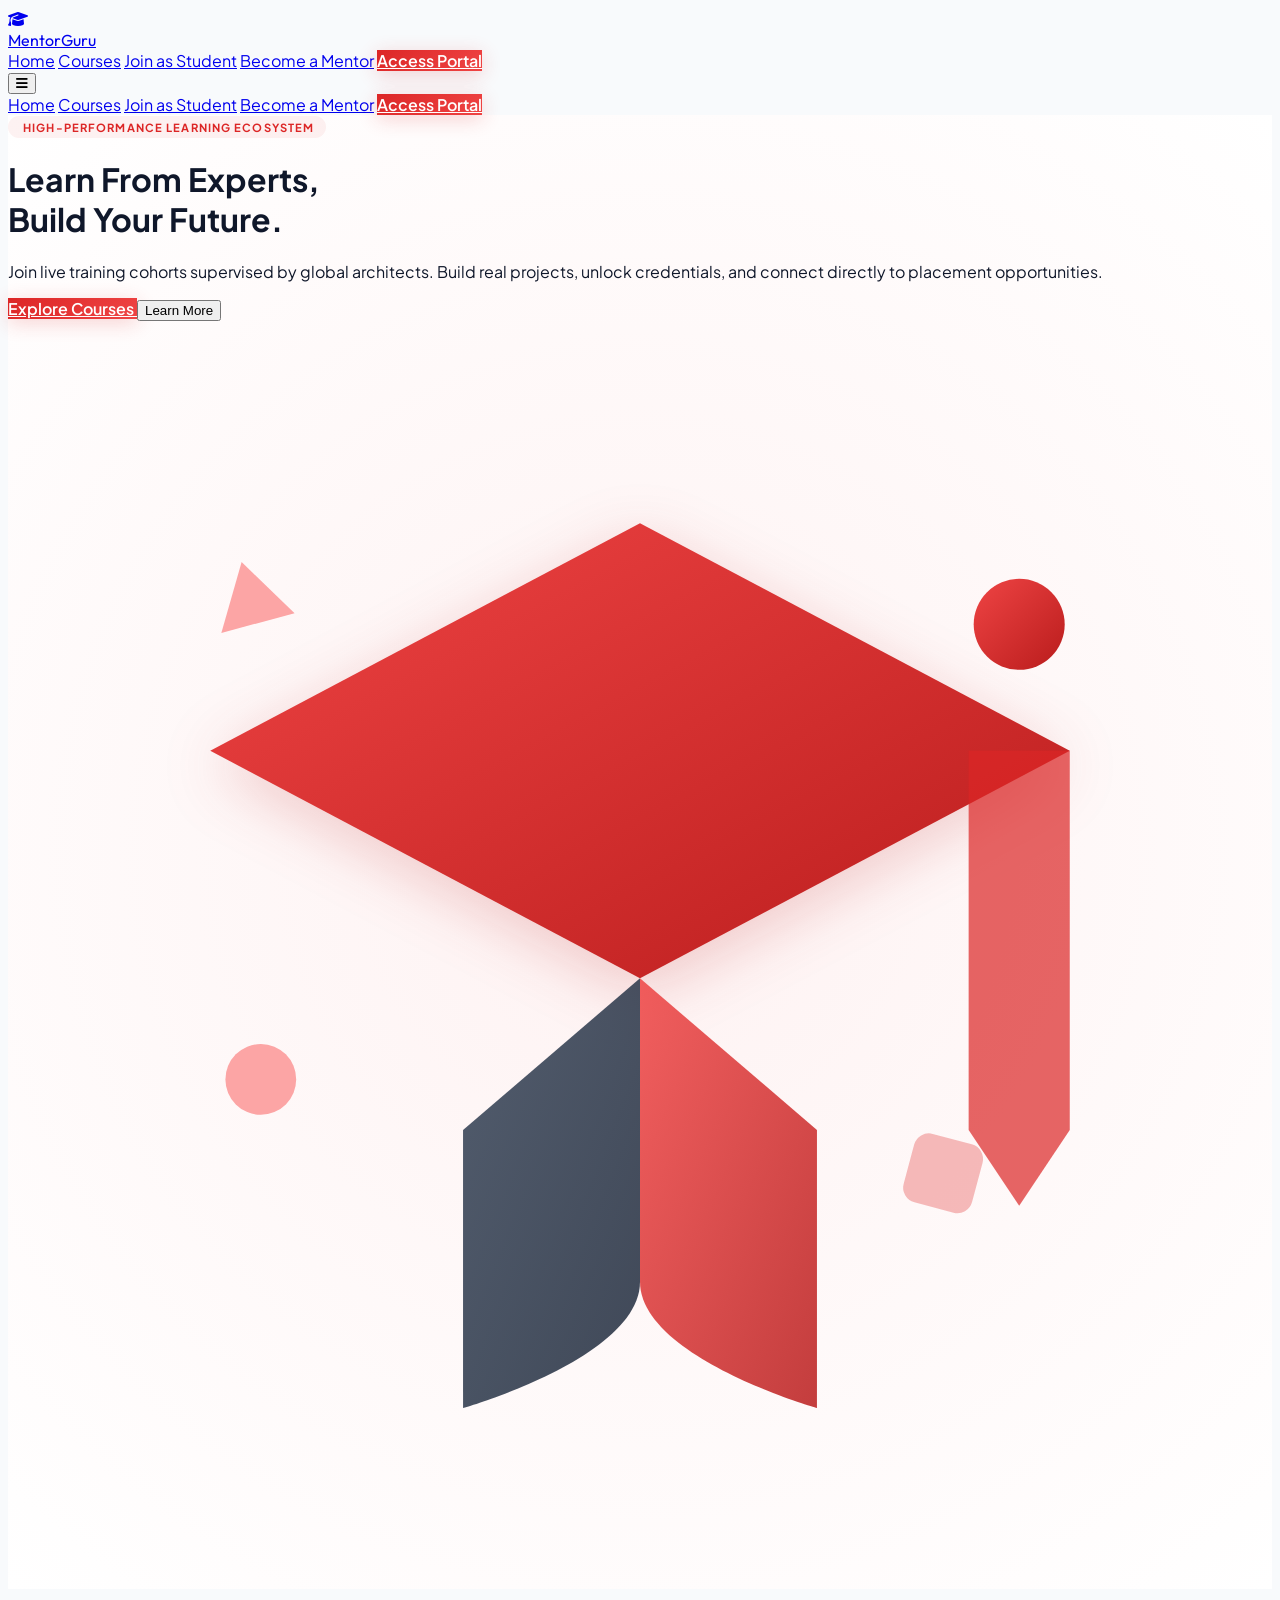
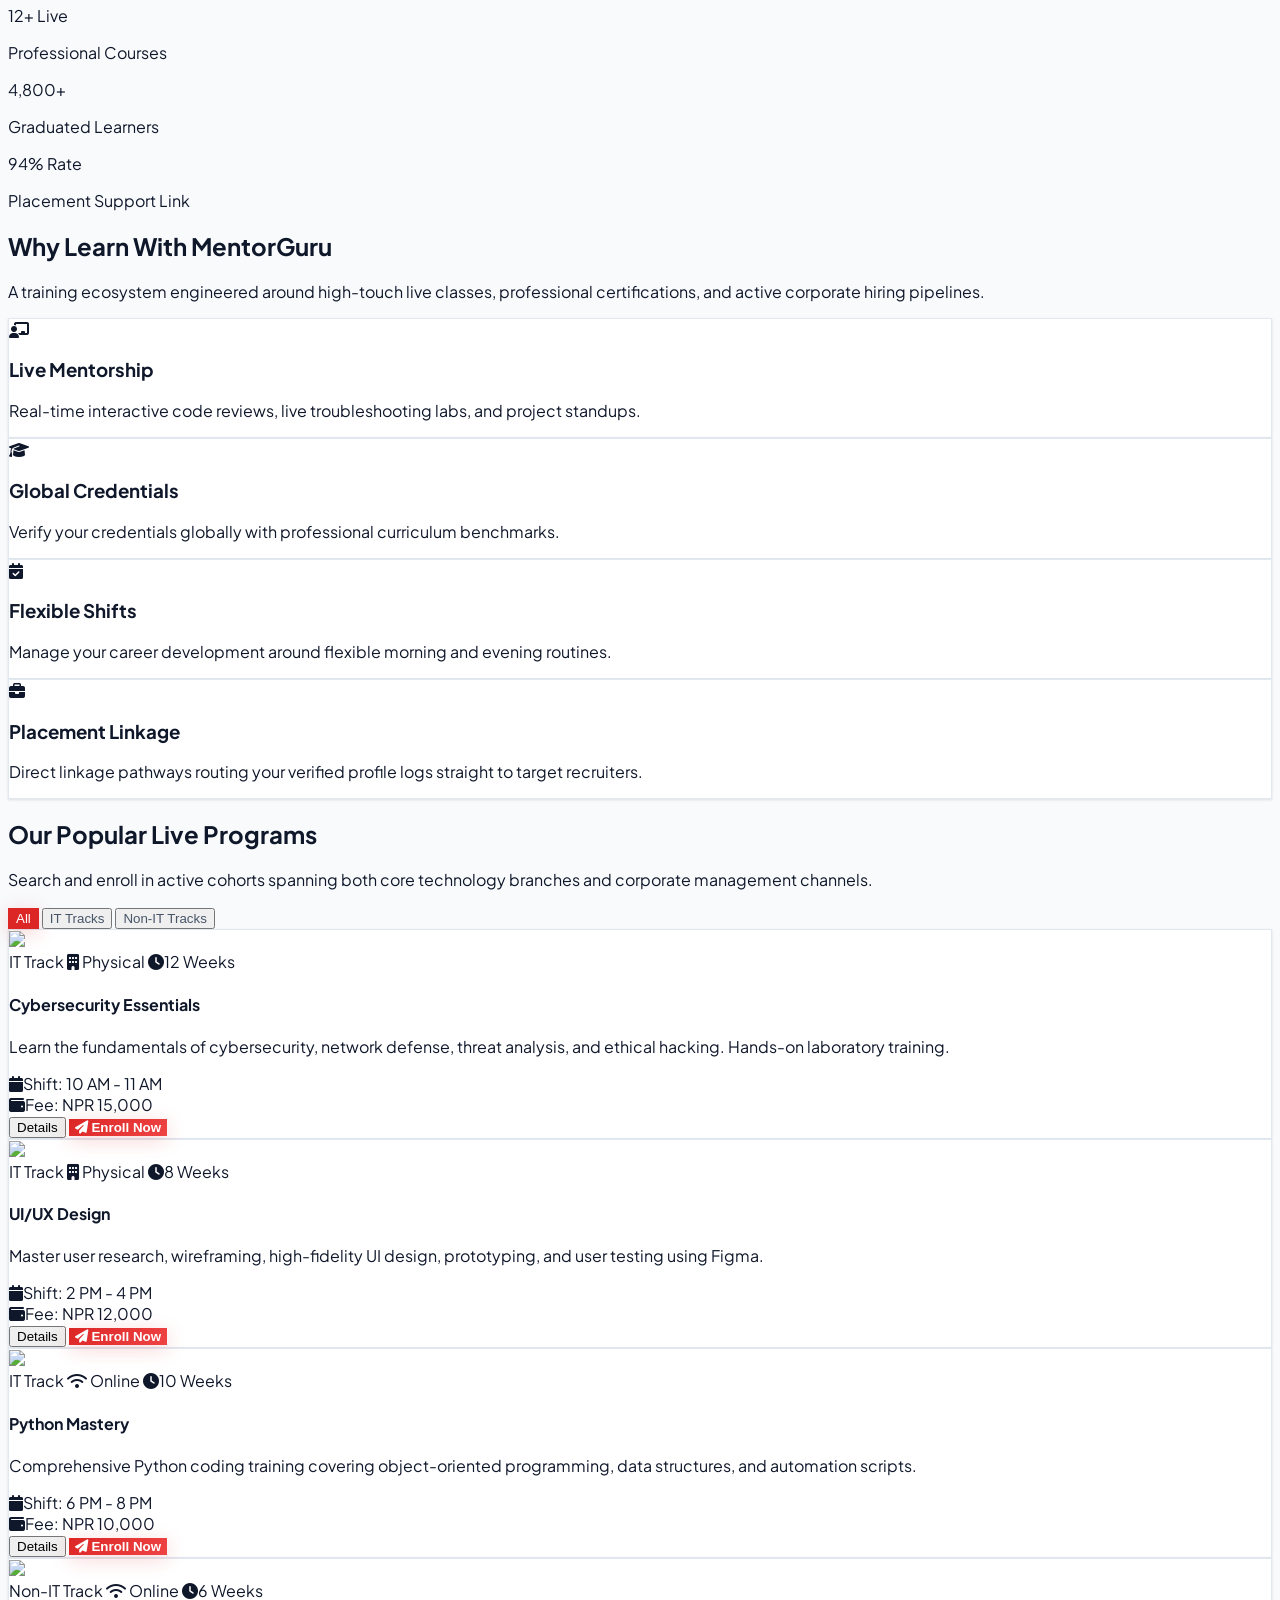
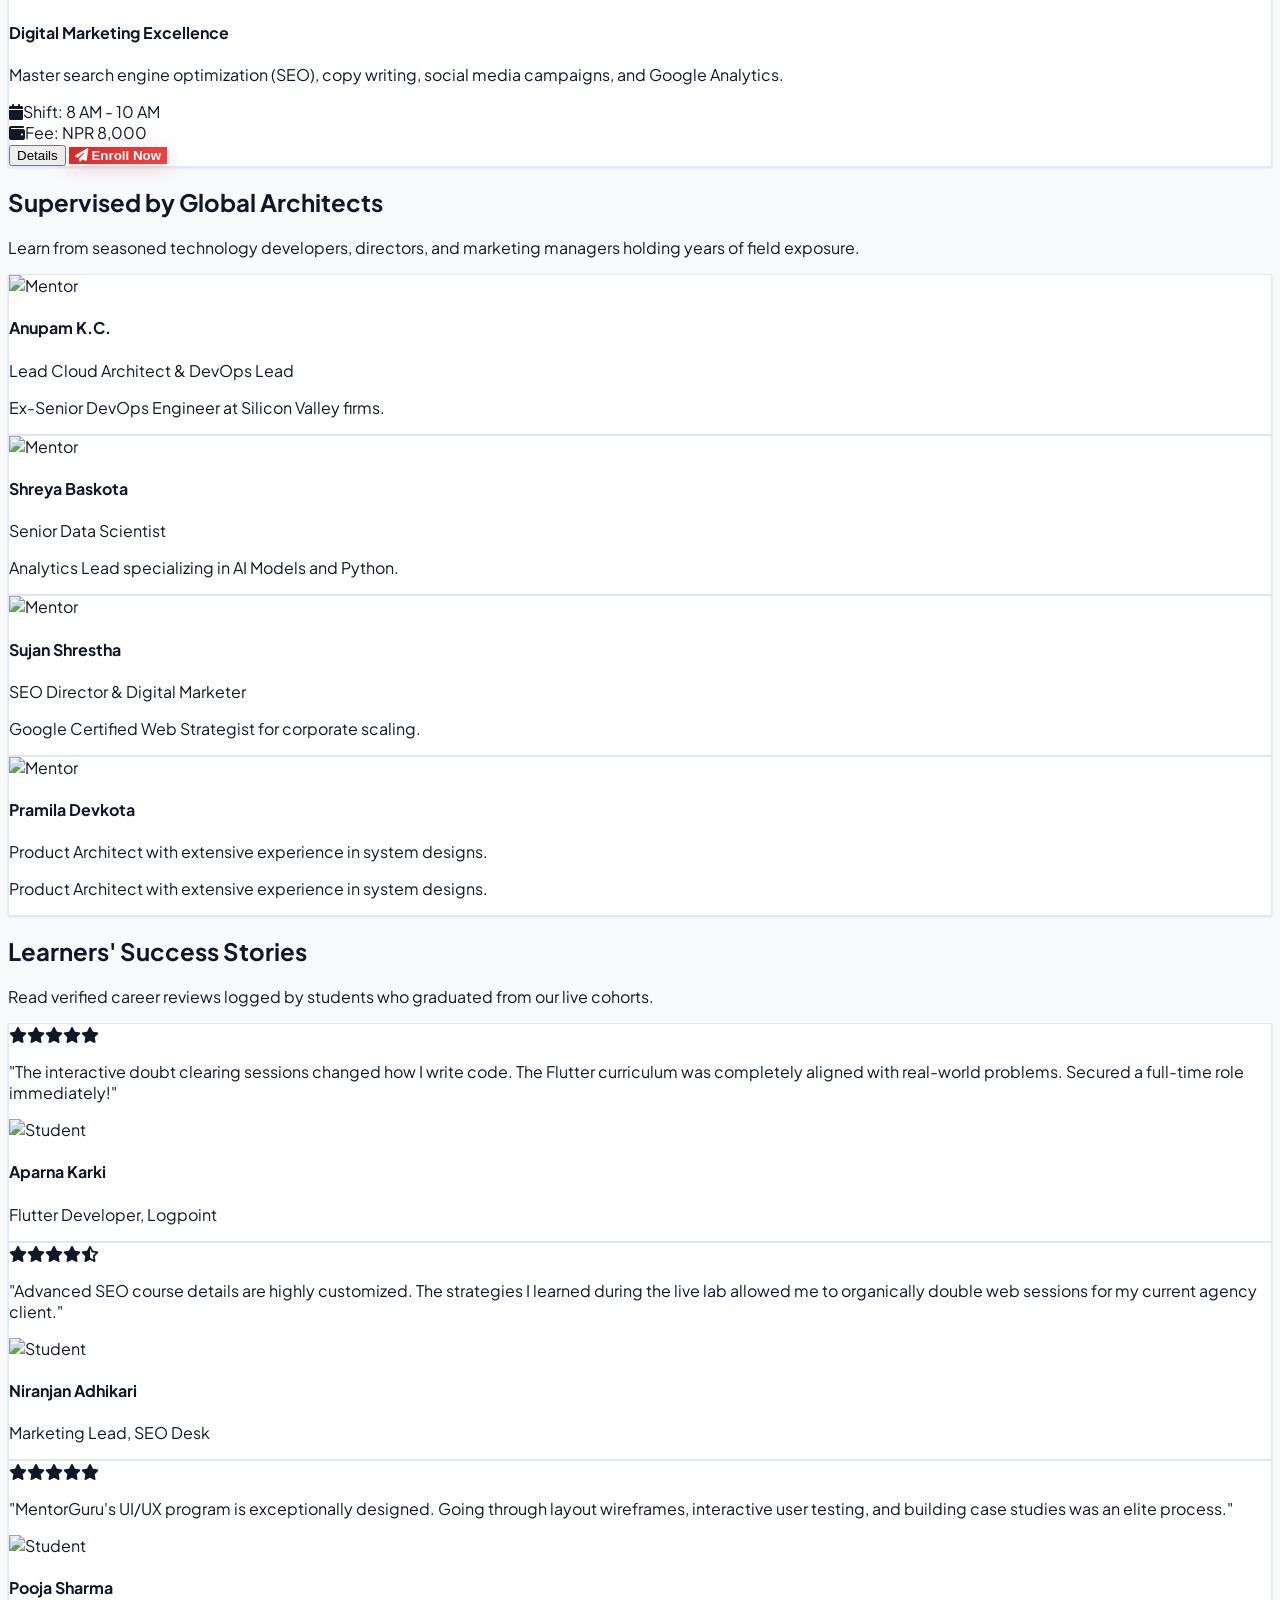
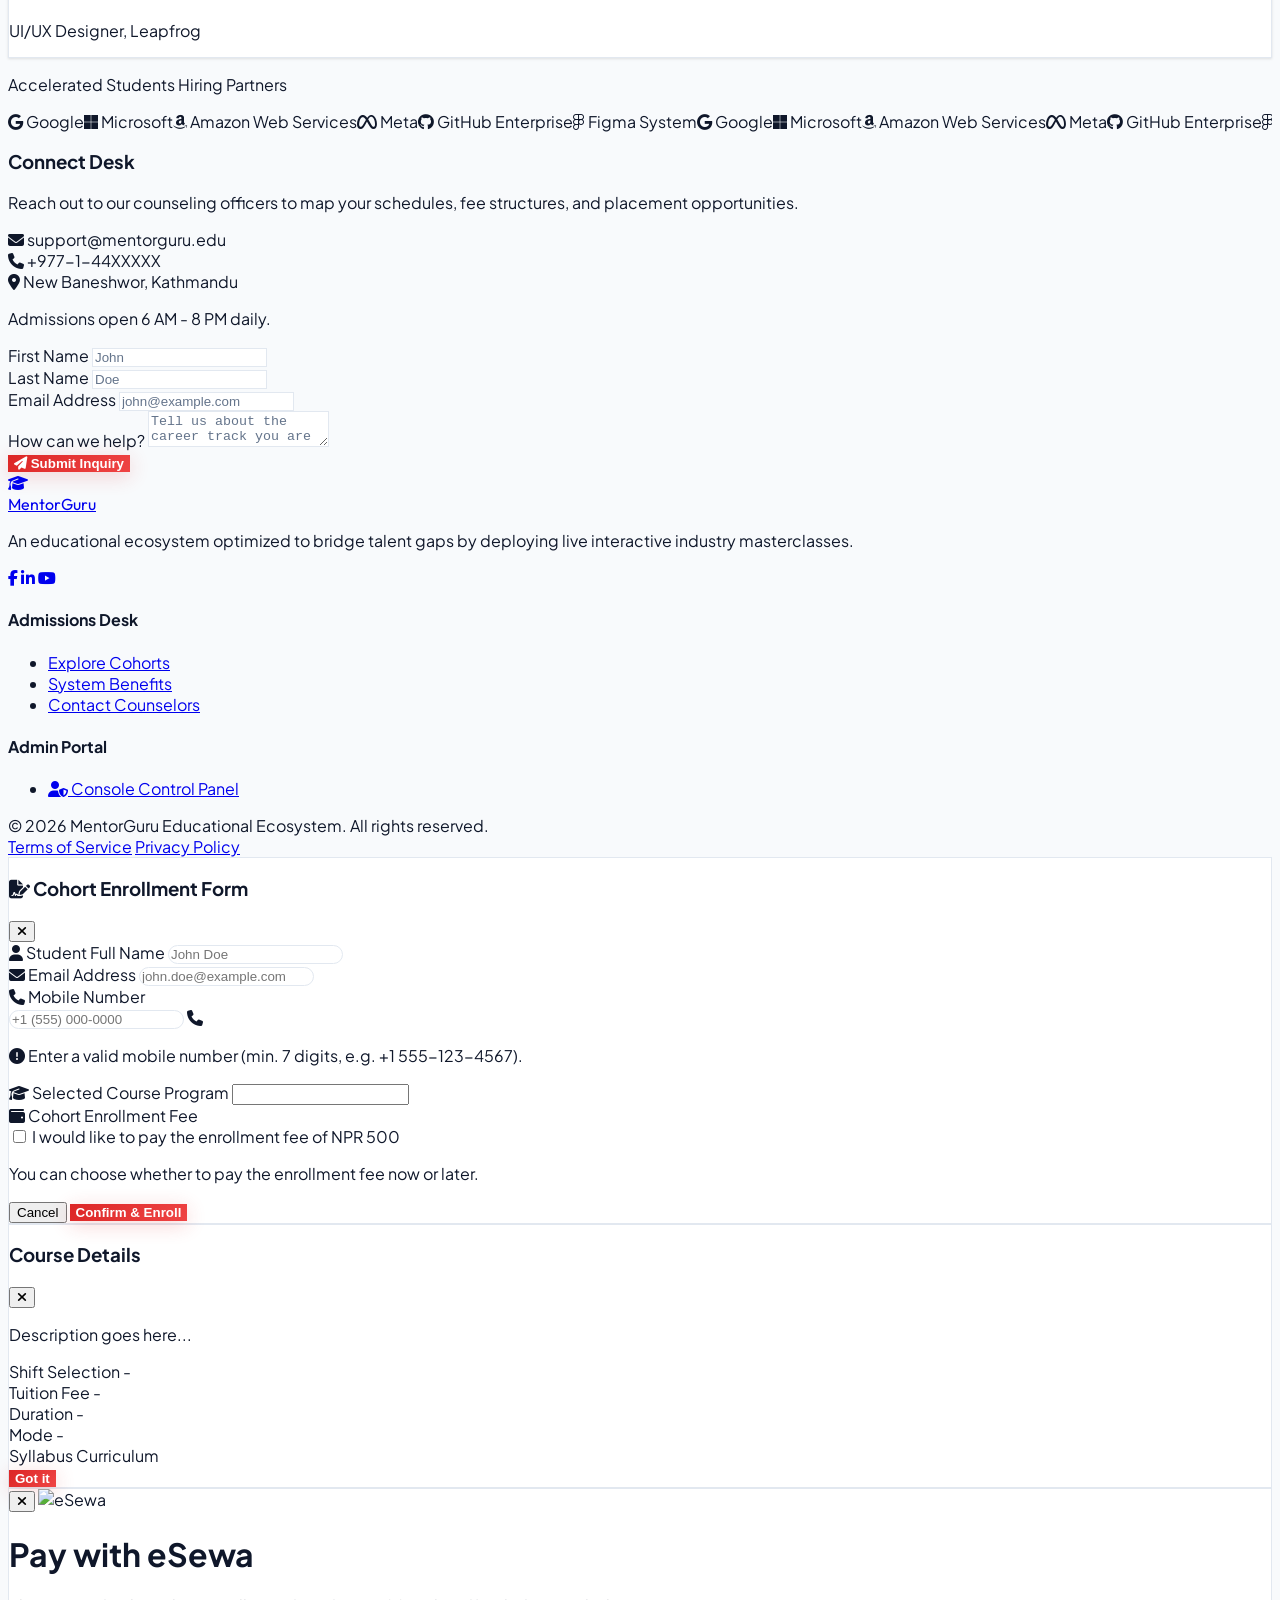
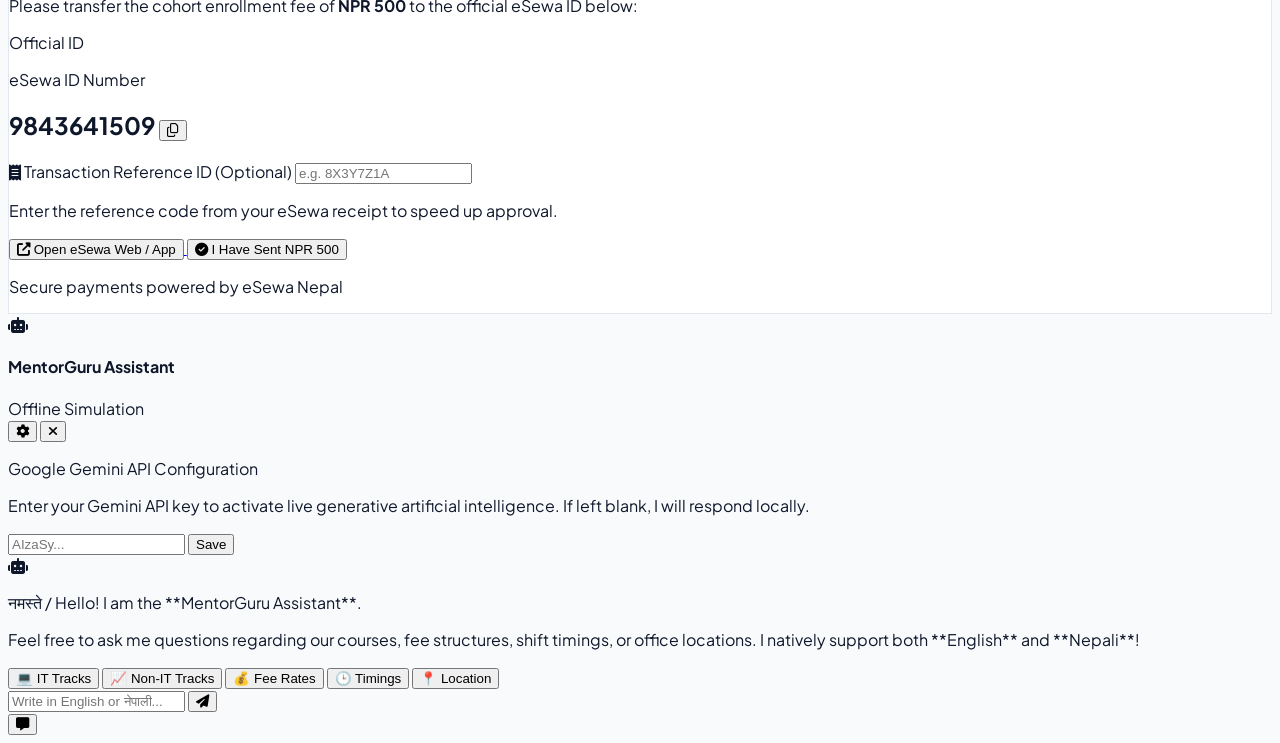
==== commit b5325bb9: "github push" ====
--- a/index.html
+++ b/index.html
@@ -8,38 +8,133 @@
     <script src="https://cdn.tailwindcss.com"></script>
     <link rel="stylesheet" href="style.css">
     <link rel="stylesheet" href="https://cdnjs.cloudflare.com/ajax/libs/font-awesome/6.4.0/css/all.min.css">
+    <!-- Google Fonts -->
+    <link href="https://fonts.googleapis.com/css2?family=Outfit:wght@300;400;500;600;700;800&family=Plus+Jakarta+Sans:wght@300;400;500;600;700;800&display=swap" rel="stylesheet">
+    
+    <style>
+        :root {
+            --red-primary: #dc2626;
+            --red-dark: #b91c1c;
+            --red-light: rgba(220, 38, 38, 0.06);
+            --red-mid: #ef4444;
+            --text-primary: #0f172a;
+            --text-secondary: #475569;
+            --text-muted: #64748b;
+            --bg-white: #ffffff;
+            --bg-soft: #f8fafc;
+            --bg-card: #ffffff;
+            --border: #e2e8f0;
+            --border-light: #f1f5f9;
+        }
+        
+        body {
+            font-family: 'Plus Jakarta Sans', sans-serif;
+            background-color: #f8fafc;
+            color: #0f172a;
+        }
+        
+        .heading-font {
+            font-family: 'Outfit', sans-serif;
+        }
+
+        /* Glassmorphism updates */
+        .glass-card {
+            background: #ffffff;
+            border: 1px solid #e2e8f0;
+            color: #0f172a;
+            transition: all 0.3s cubic-bezier(0.4, 0, 0.2, 1);
+        }
+
+        .glass-card:hover {
+            border-color: rgba(239, 68, 68, 0.3) !important;
+            box-shadow: 0 10px 30px rgba(220, 38, 38, 0.08) !important;
+            transform: translateY(-4px) !important;
+        }
+
+        .hero-gradient {
+            background: radial-gradient(circle at 50% 50%, #fef2f2 0%, #ffffff 100%);
+        }
+
+        .glass-input {
+            background: #ffffff !important;
+            border: 1px solid #e2e8f0 !important;
+            color: #0f172a !important;
+            outline: none;
+            transition: all 0.3s;
+        }
+
+        .glass-input:focus {
+            background: #ffffff !important;
+            border-color: #ef4444 !important;
+            box-shadow: 0 0 0 3px rgba(239, 68, 68, 0.1) !important;
+        }
+        
+        /* Modal background updates */
+        #enrollModalBox, #learnMoreModalBox, #esewaModalBox {
+            background: #ffffff;
+            border: 1px solid #e2e8f0;
+            color: #0f172a;
+        }
+        
+        /* Modal specific inputs */
+        .enroll-input {
+            background-color: #ffffff !important;
+            border: 1.5px solid #e2e8f0 !important;
+            color: #0f172a !important;
+        }
+
+        .enroll-input:focus {
+            border-color: #ef4444 !important;
+            box-shadow: 0 0 0 4px rgba(239, 68, 68, 0.1) !important;
+        }
+
+        /* Glowing blobs animation */
+        @keyframes float-slow {
+            0%, 100% { transform: translateY(0px) scale(1); }
+            50% { transform: translateY(-20px) scale(1.05); }
+        }
+        .animate-blob-1 {
+            animation: float-slow 8s ease-in-out infinite;
+        }
+        .animate-blob-2 {
+            animation: float-slow 10s ease-in-out infinite 2s;
+        }
+    </style>
 </head>
-<body class="bg-white text-gray-900 flex flex-col min-h-screen relative overflow-x-hidden">
+<body class="bg-[#f8fafc] text-slate-800 flex flex-col min-h-screen relative overflow-x-hidden">
+
+    <!-- Glowing Background blobs -->
+    <div class="absolute w-[500px] h-[500px] rounded-full bg-red-600/[0.02] blur-[120px] -top-40 -left-20 pointer-events-none animate-blob-1 z-0"></div>
+    <div class="absolute w-[600px] h-[600px] rounded-full bg-indigo-600/[0.02] blur-[140px] top-1/3 -right-20 pointer-events-none animate-blob-2 z-0"></div>
 
     <!-- ===================== TOP RED STRIP ===================== -->
-    <div class="w-full h-1 bg-gradient-to-r from-red-600 to-red-400"></div>
+    <div class="w-full h-1 bg-gradient-to-r from-red-600 to-red-400 z-50"></div>
 
     <!-- ===================== NAVBAR ===================== -->
-    <nav class="sticky top-0 w-full z-50 bg-white/95 backdrop-blur-md border-b border-gray-100 shadow-sm">
+    <nav class="sticky top-0 w-full z-50 bg-white/90 backdrop-blur-md border-b border-slate-200 shadow-sm">
         <div class="max-w-7xl mx-auto px-4 sm:px-6 lg:px-8">
             <div class="flex justify-between h-16 items-center">
 
                 <!-- Logo -->
                 <a href="#" class="flex items-center gap-2.5">
-                    <div class="w-9 h-9 rounded-xl bg-gradient-to-br from-red-600 to-red-500 text-white flex items-center justify-center text-sm shadow-md shadow-red-200">
+                    <div class="w-9 h-9 rounded-xl bg-gradient-to-br from-red-600 to-red-500 text-white flex items-center justify-center text-sm shadow-md shadow-red-500/20">
                         <i class="fa-solid fa-graduation-cap"></i>
                     </div>
-                    <span class="text-xl font-extrabold tracking-tight text-gray-900">Mentor<span class="text-red-600">Guru</span></span>
+                    <span class="text-xl font-extrabold tracking-tight text-slate-900 heading-font">Mentor<span class="text-red-600">Guru</span></span>
                 </a>
 
                 <!-- Desktop Nav -->
                 <div class="hidden md:flex items-center gap-7">
-                    <a href="#" class="text-sm font-medium text-gray-600 hover:text-red-600 transition">Home</a>
-                    <a href="#courses" class="text-sm font-medium text-gray-600 hover:text-red-600 transition">Courses</a>
-                    <a href="#mentors" class="text-sm font-medium text-gray-600 hover:text-red-600 transition">Mentors</a>
-                    <a href="#about" class="text-sm font-medium text-gray-600 hover:text-red-600 transition">About</a>
-                    <a href="#contact" class="text-sm font-medium text-gray-600 hover:text-red-600 transition">Contact</a>
-                    <a href="#courses" class="btn-red py-2.5 px-5 text-sm rounded-xl">Explore Courses</a>
+                    <a href="#" class="text-sm font-medium text-slate-600 hover:text-red-600 transition">Home</a>
+                    <a href="#courses" class="text-sm font-medium text-slate-600 hover:text-red-600 transition">Courses</a>
+                    <a href="login.html?tab=signup&role=Student" class="text-sm font-medium text-slate-600 hover:text-red-600 transition">Join as Student</a>
+                    <a href="login.html?tab=signup&role=Mentor" class="text-sm font-medium text-slate-600 hover:text-red-600 transition">Become a Mentor</a>
+                    <a href="login.html" id="portalActionButton" class="btn-red py-2.5 px-5 text-sm rounded-xl">Access Portal</a>
                 </div>
 
                 <!-- Mobile Menu Btn -->
                 <div class="md:hidden">
-                    <button id="mobileMenuBtn" class="text-gray-500 hover:text-red-600 p-2 rounded-lg hover:bg-red-50 transition">
+                    <button id="mobileMenuBtn" class="text-slate-600 hover:text-red-600 p-2 rounded-lg hover:bg-slate-100 transition">
                         <i class="fa-solid fa-bars text-xl"></i>
                     </button>
                 </div>
@@ -47,13 +142,12 @@
         </div>
 
         <!-- Mobile Drawer -->
-        <div id="mobileDrawer" class="hidden md:hidden absolute w-full left-0 bg-white border-b border-gray-100 shadow-lg px-4 py-5 space-y-3">
-            <a href="#" class="block text-base font-medium text-gray-700 hover:text-red-600 transition" onclick="toggleMobileMenu()">Home</a>
-            <a href="#courses" class="block text-base font-medium text-gray-700 hover:text-red-600 transition" onclick="toggleMobileMenu()">Courses</a>
-            <a href="#mentors" class="block text-base font-medium text-gray-700 hover:text-red-600 transition" onclick="toggleMobileMenu()">Mentors</a>
-            <a href="#about" class="block text-base font-medium text-gray-700 hover:text-red-600 transition" onclick="toggleMobileMenu()">About</a>
-            <a href="#contact" class="block text-base font-medium text-gray-700 hover:text-red-600 transition" onclick="toggleMobileMenu()">Contact</a>
-            <a href="#courses" class="btn-red block text-center py-3 text-sm rounded-xl" onclick="toggleMobileMenu()">Explore Courses</a>
+        <div id="mobileDrawer" class="hidden md:hidden absolute w-full left-0 bg-white/95 border-b border-slate-200 shadow-lg px-4 py-5 space-y-3 z-50 backdrop-blur-md">
+            <a href="#" class="block text-base font-medium text-slate-600 hover:text-red-600 transition" onclick="toggleMobileMenu()">Home</a>
+            <a href="#courses" class="block text-base font-medium text-slate-600 hover:text-red-600 transition" onclick="toggleMobileMenu()">Courses</a>
+            <a href="login.html?tab=signup&role=Student" class="block text-base font-medium text-slate-600 hover:text-red-600 transition" onclick="toggleMobileMenu()">Join as Student</a>
+            <a href="login.html?tab=signup&role=Mentor" class="block text-base font-medium text-slate-600 hover:text-red-600 transition" onclick="toggleMobileMenu()">Become a Mentor</a>
+            <a href="login.html" id="mobilePortalActionButton" class="btn-red block text-center py-3 text-sm rounded-xl" onclick="toggleMobileMenu()">Access Portal</a>
         </div>
     </nav>
 
@@ -64,24 +158,24 @@
                 <div class="section-label">
                     <i class="fa-solid fa-sparkles mr-1"></i> High-Performance Learning Ecosystem
                 </div>
-                <h1 class="text-4xl sm:text-5xl lg:text-6xl font-extrabold tracking-tight text-gray-900 leading-tight">
+                <h1 class="text-4xl sm:text-5xl lg:text-6xl font-extrabold tracking-tight text-slate-900 leading-tight">
                     Learn From <span class="text-red-600">Experts</span>,<br>
                     Build Your Future.
                 </h1>
-                <p class="text-gray-500 text-lg leading-relaxed max-w-xl mx-auto md:mx-0">
+                <p class="text-slate-600 text-lg leading-relaxed max-w-xl mx-auto md:mx-0">
                     Join live training cohorts supervised by global architects. Build real projects, unlock credentials, and connect directly to placement opportunities.
                 </p>
                 <div class="flex flex-wrap justify-center md:justify-start gap-4">
                     <a href="#courses" class="btn-red py-3.5 px-8 rounded-xl text-sm">
                         Explore Courses
                     </a>
-                    <button onclick="document.getElementById('about').scrollIntoView({behavior:'smooth'});" class="py-3.5 px-8 rounded-xl border border-gray-200 bg-white hover:bg-gray-50 text-gray-700 font-semibold text-sm transition shadow-sm">
+                    <button onclick="document.getElementById('about').scrollIntoView({behavior:'smooth'});" class="py-3.5 px-8 rounded-xl border border-slate-200 bg-white hover:bg-slate-50 text-slate-700 font-semibold text-sm transition shadow-sm">
                         Learn More
                     </button>
                 </div>
             </div>
             <div class="relative flex justify-center items-center">
-                <div class="w-full max-w-[420px] h-[340px] bg-white rounded-2xl border border-gray-200 shadow-lg p-6 flex items-center justify-center relative overflow-hidden animate-float">
+                <div class="w-full max-w-[420px] h-[340px] bg-white rounded-2xl border border-slate-200 shadow-xl p-6 flex items-center justify-center relative overflow-hidden animate-float">
                     <svg xmlns="http://www.w3.org/2000/svg" viewBox="0 0 500 500" class="w-full h-full relative z-10">
                         <defs>
                             <linearGradient id="redGrad" x1="0%" y1="0%" x2="100%" y2="100%">
@@ -89,8 +183,8 @@
                                 <stop offset="100%" stop-color="#b91c1c"/>
                             </linearGradient>
                             <linearGradient id="grayGrad" x1="0%" y1="0%" x2="100%" y2="100%">
-                                <stop offset="0%" stop-color="#e5e7eb"/>
-                                <stop offset="100%" stop-color="#9ca3af"/>
+                                <stop offset="0%" stop-color="#334155"/>
+                                <stop offset="100%" stop-color="#1e293b"/>
                             </linearGradient>
                         </defs>
                         <path d="M250 80 L420 170 L250 260 L80 170 Z" fill="url(#redGrad)" filter="drop-shadow(0 6px 12px rgba(185,28,28,0.2))"/>
@@ -108,62 +202,62 @@
     </header>
 
     <!-- ===================== STATISTICS ===================== -->
-    <section class="border-y border-gray-100 bg-gray-50">
+    <section class="border-y border-slate-200 bg-white">
         <div class="max-w-7xl mx-auto px-4 sm:px-6 lg:px-8 py-10 grid grid-cols-2 md:grid-cols-3 gap-8 text-center">
             <div class="space-y-1">
                 <p class="text-3xl sm:text-4xl font-extrabold text-red-600">12+ Live</p>
-                <p class="text-xs sm:text-sm font-semibold uppercase tracking-wider text-gray-400">Professional Courses</p>
+                <p class="text-xs sm:text-sm font-semibold uppercase tracking-wider text-slate-500">Professional Courses</p>
             </div>
             <div class="space-y-1">
                 <p class="text-3xl sm:text-4xl font-extrabold text-red-600">4,800+</p>
-                <p class="text-xs sm:text-sm font-semibold uppercase tracking-wider text-gray-400">Graduated Learners</p>
+                <p class="text-xs sm:text-sm font-semibold uppercase tracking-wider text-slate-500">Graduated Learners</p>
             </div>
             <div class="space-y-1 col-span-2 md:col-span-1">
                 <p class="text-3xl sm:text-4xl font-extrabold text-red-600">94% Rate</p>
-                <p class="text-xs sm:text-sm font-semibold uppercase tracking-wider text-gray-400">Placement Support Link</p>
+                <p class="text-xs sm:text-sm font-semibold uppercase tracking-wider text-slate-500">Placement Support Link</p>
             </div>
         </div>
     </section>
 
     <!-- ===================== WHY CHOOSE US ===================== -->
-    <section id="about" class="max-w-7xl mx-auto px-4 sm:px-6 lg:px-8 py-24 space-y-16">
+    <section id="about" class="max-w-7xl mx-auto px-4 sm:px-6 lg:px-8 py-24 space-y-16 relative z-10">
         <div class="text-center max-w-3xl mx-auto space-y-3">
-            <h2 class="text-3xl sm:text-4xl font-bold tracking-tight text-gray-900">Why Learn With <span class="text-red-600">MentorGuru</span></h2>
-            <p class="text-gray-500">A training ecosystem engineered around high-touch live classes, professional certifications, and active corporate hiring pipelines.</p>
+            <h2 class="text-3xl sm:text-4xl font-bold tracking-tight text-slate-900">Why Learn With <span class="text-red-600">MentorGuru</span></h2>
+            <p class="text-slate-600">A training ecosystem engineered around high-touch live classes, professional certifications, and active corporate hiring pipelines.</p>
         </div>
         <div class="grid sm:grid-cols-2 lg:grid-cols-4 gap-6">
             <div class="glass-card rounded-2xl p-6 space-y-4">
                 <div class="w-12 h-12 rounded-xl bg-red-50 border border-red-100 text-red-600 flex items-center justify-center text-xl"><i class="fa-solid fa-chalkboard-user"></i></div>
-                <h3 class="text-lg font-bold text-gray-900">Live Mentorship</h3>
-                <p class="text-gray-500 text-sm leading-relaxed">Real-time interactive code reviews, live troubleshooting labs, and project standups.</p>
+                <h3 class="text-lg font-bold text-slate-900">Live Mentorship</h3>
+                <p class="text-slate-600 text-sm leading-relaxed">Real-time interactive code reviews, live troubleshooting labs, and project standups.</p>
             </div>
             <div class="glass-card rounded-2xl p-6 space-y-4">
-                <div class="w-12 h-12 rounded-xl bg-gray-100 border border-gray-200 text-gray-700 flex items-center justify-center text-xl"><i class="fa-solid fa-graduation-cap"></i></div>
-                <h3 class="text-lg font-bold text-gray-900">Global Credentials</h3>
-                <p class="text-gray-500 text-sm leading-relaxed">Verify your credentials globally with professional curriculum benchmarks.</p>
+                <div class="w-12 h-12 rounded-xl bg-slate-50 border border-slate-200 text-slate-700 flex items-center justify-center text-xl"><i class="fa-solid fa-graduation-cap"></i></div>
+                <h3 class="text-lg font-bold text-slate-900">Global Credentials</h3>
+                <p class="text-slate-600 text-sm leading-relaxed">Verify your credentials globally with professional curriculum benchmarks.</p>
             </div>
             <div class="glass-card rounded-2xl p-6 space-y-4">
                 <div class="w-12 h-12 rounded-xl bg-red-50 border border-red-100 text-red-600 flex items-center justify-center text-xl"><i class="fa-solid fa-calendar-check"></i></div>
-                <h3 class="text-lg font-bold text-gray-900">Flexible Shifts</h3>
-                <p class="text-gray-500 text-sm leading-relaxed">Manage your career development around flexible morning and evening routines.</p>
+                <h3 class="text-lg font-bold text-slate-900">Flexible Shifts</h3>
+                <p class="text-slate-600 text-sm leading-relaxed">Manage your career development around flexible morning and evening routines.</p>
             </div>
             <div class="glass-card rounded-2xl p-6 space-y-4">
-                <div class="w-12 h-12 rounded-xl bg-gray-100 border border-gray-200 text-gray-700 flex items-center justify-center text-xl"><i class="fa-solid fa-briefcase"></i></div>
-                <h3 class="text-lg font-bold text-gray-900">Placement Linkage</h3>
-                <p class="text-gray-500 text-sm leading-relaxed">Direct linkage pathways routing your verified profile logs straight to target recruiters.</p>
+                <div class="w-12 h-12 rounded-xl bg-slate-50 border border-slate-200 text-slate-700 flex items-center justify-center text-xl"><i class="fa-solid fa-briefcase"></i></div>
+                <h3 class="text-lg font-bold text-slate-900">Placement Linkage</h3>
+                <p class="text-slate-600 text-sm leading-relaxed">Direct linkage pathways routing your verified profile logs straight to target recruiters.</p>
             </div>
         </div>
     </section>
 
     <!-- ===================== COURSES ===================== -->
-    <section id="courses" class="bg-gray-50 border-y border-gray-100">
+    <section id="courses" class="bg-slate-50 border-y border-slate-200 relative z-10">
         <div class="max-w-7xl mx-auto px-4 sm:px-6 lg:px-8 py-20 space-y-12">
             <div class="flex flex-col md:flex-row md:items-end justify-between gap-6">
                 <div class="space-y-3">
-                    <h2 class="text-3xl sm:text-4xl font-bold tracking-tight text-gray-900">Our Popular <span class="text-red-600">Live Programs</span></h2>
-                    <p class="text-gray-500 max-w-xl">Search and enroll in active cohorts spanning both core technology branches and corporate management channels.</p>
-                </div>
-                <div class="inline-flex p-1 rounded-xl bg-white border border-gray-200 self-start md:self-auto shadow-sm">
+                    <h2 class="text-3xl sm:text-4xl font-bold tracking-tight text-slate-900">Our Popular <span class="text-red-600">Live Programs</span></h2>
+                    <p class="text-slate-600 max-w-xl">Search and enroll in active cohorts spanning both core technology branches and corporate management channels.</p>
+                </div>
+                <div class="inline-flex p-1 rounded-xl bg-white border border-slate-200 self-start md:self-auto shadow-sm">
                     <button onclick="switchCategory('all')" id="tab-all" class="tab-btn active px-4 py-2 text-xs font-semibold uppercase tracking-wider rounded-lg border border-transparent transition">All</button>
                     <button onclick="switchCategory('IT')" id="tab-IT" class="tab-btn px-4 py-2 text-xs font-semibold uppercase tracking-wider rounded-lg border border-transparent transition">IT Tracks</button>
                     <button onclick="switchCategory('Non-IT')" id="tab-Non-IT" class="tab-btn px-4 py-2 text-xs font-semibold uppercase tracking-wider rounded-lg border border-transparent transition">Non-IT Tracks</button>
@@ -174,91 +268,91 @@
     </section>
 
     <!-- ===================== MENTORS ===================== -->
-    <section id="mentors" class="max-w-7xl mx-auto px-4 sm:px-6 lg:px-8 py-24 space-y-16">
+    <section id="mentors" class="max-w-7xl mx-auto px-4 sm:px-6 lg:px-8 py-24 space-y-16 relative z-10">
         <div class="text-center max-w-3xl mx-auto space-y-3">
-            <h2 class="text-3xl sm:text-4xl font-bold tracking-tight text-gray-900">Supervised by <span class="text-red-600">Global Architects</span></h2>
-            <p class="text-gray-500">Learn from seasoned technology developers, directors, and marketing managers holding years of field exposure.</p>
+            <h2 class="text-3xl sm:text-4xl font-bold tracking-tight text-slate-900 animate-fade-in">Supervised by <span class="text-red-600">Global Architects</span></h2>
+            <p class="text-slate-600">Learn from seasoned technology developers, directors, and marketing managers holding years of field exposure.</p>
         </div>
         <div class="grid sm:grid-cols-2 lg:grid-cols-4 gap-6">
             <div class="glass-card rounded-2xl p-6 text-center space-y-4">
                 <img src="https://images.unsplash.com/photo-1519085360753-af0119f7cbe7?q=80&w=150&auto=format&fit=crop" class="w-24 h-24 rounded-2xl object-cover mx-auto border-2 border-red-100" alt="Mentor">
                 <div>
-                    <h4 class="text-lg font-bold text-gray-900">Anupam K.C.</h4>
+                    <h4 class="text-lg font-bold text-slate-900">Anupam K.C.</h4>
                     <p class="text-red-600 text-xs font-semibold mt-1">Lead Cloud Architect &amp; DevOps Lead</p>
                 </div>
-                <p class="text-gray-500 text-xs">Ex-Senior DevOps Engineer at Silicon Valley firms.</p>
+                <p class="text-slate-500 text-xs">Ex-Senior DevOps Engineer at Silicon Valley firms.</p>
             </div>
             <div class="glass-card rounded-2xl p-6 text-center space-y-4">
-                <img src="https://images.unsplash.com/photo-1573496359142-b8d87734a5a2?q=80&w=150&auto=format&fit=crop" class="w-24 h-24 rounded-2xl object-cover mx-auto border-2 border-gray-200" alt="Mentor">
+                <img src="https://images.unsplash.com/photo-1573496359142-b8d87734a5a2?q=80&w=150&auto=format&fit=crop" class="w-24 h-24 rounded-2xl object-cover mx-auto border-2 border-slate-200" alt="Mentor">
                 <div>
-                    <h4 class="text-lg font-bold text-gray-900">Shreya Baskota</h4>
-                    <p class="text-gray-600 text-xs font-semibold mt-1">Senior Data Scientist</p>
-                </div>
-                <p class="text-gray-500 text-xs">Analytics Lead specializing in AI Models and Python.</p>
+                    <h4 class="text-lg font-bold text-slate-900">Shreya Baskota</h4>
+                    <p class="text-slate-500 text-xs font-semibold mt-1">Senior Data Scientist</p>
+                </div>
+                <p class="text-slate-500 text-xs">Analytics Lead specializing in AI Models and Python.</p>
             </div>
             <div class="glass-card rounded-2xl p-6 text-center space-y-4">
                 <img src="https://images.unsplash.com/photo-1560250097-0b93528c311a?q=80&w=150&auto=format&fit=crop" class="w-24 h-24 rounded-2xl object-cover mx-auto border-2 border-red-100" alt="Mentor">
                 <div>
-                    <h4 class="text-lg font-bold text-gray-900">Sujan Shrestha</h4>
+                    <h4 class="text-lg font-bold text-slate-900">Sujan Shrestha</h4>
                     <p class="text-red-600 text-xs font-semibold mt-1">SEO Director &amp; Digital Marketer</p>
                 </div>
-                <p class="text-gray-500 text-xs">Google Certified Web Strategist for corporate scaling.</p>
+                <p class="text-slate-500 text-xs">Google Certified Web Strategist for corporate scaling.</p>
             </div>
             <div class="glass-card rounded-2xl p-6 text-center space-y-4">
-                <img src="https://images.unsplash.com/photo-1580489944761-15a19d654956?q=80&w=150&auto=format&fit=crop" class="w-24 h-24 rounded-2xl object-cover mx-auto border-2 border-gray-200" alt="Mentor">
+                <img src="https://images.unsplash.com/photo-1580489944761-15a19d654956?q=80&w=150&auto=format&fit=crop" class="w-24 h-24 rounded-2xl object-cover mx-auto border-2 border-slate-200" alt="Mentor">
                 <div>
-                    <h4 class="text-lg font-bold text-gray-900">Pramila Devkota</h4>
-                    <p class="text-gray-600 text-xs font-semibold mt-1">UI/UX Consultant &amp; Product Lead</p>
-                </div>
-                <p class="text-gray-500 text-xs">Product Architect with extensive experience in system designs.</p>
+                    <h4 class="text-lg font-bold text-slate-900">Pramila Devkota</h4>
+                    <p class="text-slate-550 text-slate-500 text-xs">Product Architect with extensive experience in system designs.</p>
+                </div>
+                <p class="text-slate-500 text-xs">Product Architect with extensive experience in system designs.</p>
             </div>
         </div>
     </section>
 
     <!-- ===================== TESTIMONIALS ===================== -->
-    <section class="bg-gray-50 border-y border-gray-100">
+    <section class="bg-slate-50 border-y border-slate-200 relative z-10">
         <div class="max-w-7xl mx-auto px-4 sm:px-6 lg:px-8 py-24 space-y-16">
             <div class="text-center max-w-3xl mx-auto space-y-3">
-                <h2 class="text-3xl sm:text-4xl font-bold tracking-tight text-gray-900">Learners' <span class="text-red-600">Success Stories</span></h2>
-                <p class="text-gray-500">Read verified career reviews logged by students who graduated from our live cohorts.</p>
+                <h2 class="text-3xl sm:text-4xl font-bold tracking-tight text-slate-900 font-outfit">Learners' <span class="text-red-600">Success Stories</span></h2>
+                <p class="text-slate-650 text-slate-600">Read verified career reviews logged by students who graduated from our live cohorts.</p>
             </div>
             <div class="grid md:grid-cols-3 gap-6">
                 <div class="glass-card rounded-2xl p-6 flex flex-col justify-between">
                     <div class="space-y-4">
                         <div class="flex text-red-500 gap-1 text-sm"><i class="fa-solid fa-star"></i><i class="fa-solid fa-star"></i><i class="fa-solid fa-star"></i><i class="fa-solid fa-star"></i><i class="fa-solid fa-star"></i></div>
-                        <p class="text-gray-600 text-sm leading-relaxed">"The interactive doubt clearing sessions changed how I write code. The Flutter curriculum was completely aligned with real-world problems. Secured a full-time role immediately!"</p>
-                    </div>
-                    <div class="flex items-center gap-4 mt-6 pt-5 border-t border-gray-100">
-                        <img src="https://images.unsplash.com/photo-1544005313-94ddf0286df2?q=80&w=80&auto=format&fit=crop" class="w-11 h-11 rounded-full object-cover border border-gray-200" alt="Student">
+                        <p class="text-slate-700 text-sm leading-relaxed">"The interactive doubt clearing sessions changed how I write code. The Flutter curriculum was completely aligned with real-world problems. Secured a full-time role immediately!"</p>
+                    </div>
+                    <div class="flex items-center gap-4 mt-6 pt-5 border-t border-slate-200">
+                        <img src="https://images.unsplash.com/photo-1544005313-94ddf0286df2?q=80&w=80&auto=format&fit=crop" class="w-11 h-11 rounded-full object-cover border border-slate-200" alt="Student">
                         <div>
-                            <h4 class="text-sm font-bold text-gray-900">Aparna Karki</h4>
-                            <p class="text-xs text-gray-400">Flutter Developer, Logpoint</p>
+                            <h4 class="text-sm font-bold text-slate-900">Aparna Karki</h4>
+                            <p class="text-xs text-slate-500">Flutter Developer, Logpoint</p>
                         </div>
                     </div>
                 </div>
                 <div class="glass-card rounded-2xl p-6 flex flex-col justify-between">
                     <div class="space-y-4">
                         <div class="flex text-red-500 gap-1 text-sm"><i class="fa-solid fa-star"></i><i class="fa-solid fa-star"></i><i class="fa-solid fa-star"></i><i class="fa-solid fa-star"></i><i class="fa-solid fa-star-half-stroke"></i></div>
-                        <p class="text-gray-600 text-sm leading-relaxed">"Advanced SEO course details are highly customized. The strategies I learned during the live lab allowed me to organically double web sessions for my current agency client."</p>
-                    </div>
-                    <div class="flex items-center gap-4 mt-6 pt-5 border-t border-gray-100">
-                        <img src="https://images.unsplash.com/photo-1506794778202-cad84cf45f1d?q=80&w=80&auto=format&fit=crop" class="w-11 h-11 rounded-full object-cover border border-gray-200" alt="Student">
+                        <p class="text-slate-700 text-sm leading-relaxed">"Advanced SEO course details are highly customized. The strategies I learned during the live lab allowed me to organically double web sessions for my current agency client."</p>
+                    </div>
+                    <div class="flex items-center gap-4 mt-6 pt-5 border-t border-slate-200">
+                        <img src="https://images.unsplash.com/photo-1506794778202-cad84cf45f1d?q=80&w=80&auto=format&fit=crop" class="w-11 h-11 rounded-full object-cover border border-slate-200" alt="Student">
                         <div>
-                            <h4 class="text-sm font-bold text-gray-900">Niranjan Adhikari</h4>
-                            <p class="text-xs text-gray-400">Marketing Lead, SEO Desk</p>
+                            <h4 class="text-sm font-bold text-slate-900">Niranjan Adhikari</h4>
+                            <p class="text-xs text-slate-500">Marketing Lead, SEO Desk</p>
                         </div>
                     </div>
                 </div>
                 <div class="glass-card rounded-2xl p-6 flex flex-col justify-between">
                     <div class="space-y-4">
                         <div class="flex text-red-500 gap-1 text-sm"><i class="fa-solid fa-star"></i><i class="fa-solid fa-star"></i><i class="fa-solid fa-star"></i><i class="fa-solid fa-star"></i><i class="fa-solid fa-star"></i></div>
-                        <p class="text-gray-600 text-sm leading-relaxed">"MentorGuru's UI/UX program is exceptionally designed. Going through layout wireframes, interactive user testing, and building case studies was an elite process."</p>
-                    </div>
-                    <div class="flex items-center gap-4 mt-6 pt-5 border-t border-gray-100">
-                        <img src="https://images.unsplash.com/photo-1534528741775-53994a69daeb?q=80&w=80&auto=format&fit=crop" class="w-11 h-11 rounded-full object-cover border border-gray-200" alt="Student">
+                        <p class="text-slate-700 text-sm leading-relaxed">"MentorGuru's UI/UX program is exceptionally designed. Going through layout wireframes, interactive user testing, and building case studies was an elite process."</p>
+                    </div>
+                    <div class="flex items-center gap-4 mt-6 pt-5 border-t border-slate-200">
+                        <img src="https://images.unsplash.com/photo-1534528741775-53994a69daeb?q=80&w=80&auto=format&fit=crop" class="w-11 h-11 rounded-full object-cover border border-slate-200" alt="Student">
                         <div>
-                            <h4 class="text-sm font-bold text-gray-900">Pooja Sharma</h4>
-                            <p class="text-xs text-gray-400">UI/UX Designer, Leapfrog</p>
+                            <h4 class="text-sm font-bold text-slate-900">Pooja Sharma</h4>
+                            <p class="text-xs text-slate-500">UI/UX Designer, Leapfrog</p>
                         </div>
                     </div>
                 </div>
@@ -267,33 +361,33 @@
     </section>
 
     <!-- ===================== PARTNER MARQUEE ===================== -->
-    <section class="py-14 bg-white overflow-hidden">
+    <section class="py-14 bg-white border-b border-slate-200 overflow-hidden relative z-10">
         <div class="max-w-7xl mx-auto px-4 sm:px-6 lg:px-8 mb-6 text-center">
-            <p class="text-xs font-bold uppercase tracking-wider text-red-600">Accelerated Students Hiring Partners</p>
-        </div>
-        <div class="marquee-wrapper">
-            <div class="marquee-content gap-16 text-gray-300 text-2xl font-bold tracking-tight uppercase">
-                <span><i class="fa-brands fa-google text-red-300 mr-2"></i> Google</span>
-                <span><i class="fa-brands fa-microsoft text-red-300 mr-2"></i> Microsoft</span>
-                <span><i class="fa-brands fa-amazon text-red-300 mr-2"></i> Amazon Web Services</span>
-                <span><i class="fa-brands fa-meta text-red-300 mr-2"></i> Meta</span>
-                <span><i class="fa-brands fa-github text-red-300 mr-2"></i> GitHub Enterprise</span>
-                <span><i class="fa-brands fa-figma text-red-300 mr-2"></i> Figma System</span>
+            <p class="text-xs font-bold uppercase tracking-wider text-red-655 text-red-600">Accelerated Students Hiring Partners</p>
+        </div>
+        <div class="marquee-wrapper animate-fade-in">
+            <div class="marquee-content gap-16 text-slate-400/80 text-2xl font-bold tracking-tight uppercase">
+                <span><i class="fa-brands fa-google text-red-500/20 mr-2"></i> Google</span>
+                <span><i class="fa-brands fa-microsoft text-red-500/20 mr-2"></i> Microsoft</span>
+                <span><i class="fa-brands fa-amazon text-red-500/20 mr-2"></i> Amazon Web Services</span>
+                <span><i class="fa-brands fa-meta text-red-500/20 mr-2"></i> Meta</span>
+                <span><i class="fa-brands fa-github text-red-500/20 mr-2"></i> GitHub Enterprise</span>
+                <span><i class="fa-brands fa-figma text-red-500/20 mr-2"></i> Figma System</span>
                 <!-- Duplicate for infinite effect -->
-                <span><i class="fa-brands fa-google text-red-300 mr-2"></i> Google</span>
-                <span><i class="fa-brands fa-microsoft text-red-300 mr-2"></i> Microsoft</span>
-                <span><i class="fa-brands fa-amazon text-red-300 mr-2"></i> Amazon Web Services</span>
-                <span><i class="fa-brands fa-meta text-red-300 mr-2"></i> Meta</span>
-                <span><i class="fa-brands fa-github text-red-300 mr-2"></i> GitHub Enterprise</span>
-                <span><i class="fa-brands fa-figma text-red-300 mr-2"></i> Figma System</span>
+                <span><i class="fa-brands fa-google text-red-500/20 mr-2"></i> Google</span>
+                <span><i class="fa-brands fa-microsoft text-red-500/20 mr-2"></i> Microsoft</span>
+                <span><i class="fa-brands fa-amazon text-red-500/20 mr-2"></i> Amazon Web Services</span>
+                <span><i class="fa-brands fa-meta text-red-500/20 mr-2"></i> Meta</span>
+                <span><i class="fa-brands fa-github text-red-500/20 mr-2"></i> GitHub Enterprise</span>
+                <span><i class="fa-brands fa-figma text-red-500/20 mr-2"></i> Figma System</span>
             </div>
         </div>
     </section>
 
     <!-- ===================== CONTACT ===================== -->
     <section id="contact" class="max-w-7xl mx-auto px-4 sm:px-6 lg:px-8 py-24">
-        <div class="bg-white rounded-3xl overflow-hidden grid lg:grid-cols-5 border border-gray-200 shadow-lg">
-            <div class="lg:col-span-2 bg-gradient-to-br from-red-600 to-red-700 p-8 sm:p-12 flex flex-col justify-between text-white">
+        <div class="bg-white rounded-3xl overflow-hidden grid lg:grid-cols-5 border border-slate-200 shadow-2xl relative z-10">
+            <div class="lg:col-span-2 bg-gradient-to-br from-red-600 to-rose-600 p-8 sm:p-12 flex flex-col justify-between text-white">
                 <div class="space-y-5">
                     <h3 class="text-2xl font-bold">Connect Desk</h3>
                     <p class="text-red-100 text-sm leading-relaxed">Reach out to our counseling officers to map your schedules, fee structures, and placement opportunities.</p>
@@ -318,20 +412,20 @@
                 <form id="contactForm" class="space-y-5">
                     <div class="grid sm:grid-cols-2 gap-5">
                         <div>
-                            <label class="block text-xs font-semibold uppercase tracking-wider text-gray-500 mb-2">First Name</label>
+                            <label class="block text-xs font-semibold uppercase tracking-wider text-slate-500 mb-2">First Name</label>
                             <input type="text" id="contactFirst" class="w-full px-4 py-3 rounded-xl glass-input text-sm" placeholder="John" required>
                         </div>
                         <div>
-                            <label class="block text-xs font-semibold uppercase tracking-wider text-gray-500 mb-2">Last Name</label>
+                            <label class="block text-xs font-semibold uppercase tracking-wider text-slate-500 mb-2">Last Name</label>
                             <input type="text" id="contactLast" class="w-full px-4 py-3 rounded-xl glass-input text-sm" placeholder="Doe" required>
                         </div>
                     </div>
                     <div>
-                        <label class="block text-xs font-semibold uppercase tracking-wider text-gray-500 mb-2">Email Address</label>
+                        <label class="block text-xs font-semibold uppercase tracking-wider text-slate-500 mb-2">Email Address</label>
                         <input type="email" id="contactEmail" class="w-full px-4 py-3 rounded-xl glass-input text-sm" placeholder="john@example.com" required>
                     </div>
                     <div>
-                        <label class="block text-xs font-semibold uppercase tracking-wider text-gray-500 mb-2">How can we help?</label>
+                        <label class="block text-xs font-semibold uppercase tracking-wider text-slate-500 mb-2">How can we help?</label>
                         <textarea id="contactMessage" class="w-full px-4 py-3 rounded-xl glass-input text-sm h-32 resize-none" placeholder="Tell us about the career track you are exploring..." required></textarea>
                     </div>
                     <button type="submit" class="btn-red py-3 px-8 rounded-xl text-sm">
@@ -343,44 +437,44 @@
     </section>
 
     <!-- ===================== FOOTER ===================== -->
-    <footer class="mt-auto border-t border-gray-200 bg-gray-50 pt-16 pb-8">
-        <div class="max-w-7xl mx-auto px-4 sm:px-6 lg:px-8 grid md:grid-cols-4 gap-12 pb-12 border-b border-gray-200">
+    <footer class="mt-auto border-t border-slate-200 bg-white pt-16 pb-8 relative z-10">
+        <div class="max-w-7xl mx-auto px-4 sm:px-6 lg:px-8 grid md:grid-cols-4 gap-12 pb-12 border-b border-slate-200">
             <div class="space-y-4">
                 <a href="#" class="flex items-center gap-2.5">
                     <div class="w-9 h-9 rounded-xl bg-gradient-to-br from-red-600 to-red-500 text-white flex items-center justify-center text-sm shadow-sm">
                         <i class="fa-solid fa-graduation-cap"></i>
                     </div>
-                    <span class="text-xl font-extrabold text-gray-900">Mentor<span class="text-red-600">Guru</span></span>
+                    <span class="text-xl font-extrabold text-slate-900 heading-font">Mentor<span class="text-red-600">Guru</span></span>
                 </a>
-                <p class="text-gray-500 text-sm leading-relaxed">
+                <p class="text-slate-600 text-sm leading-relaxed">
                     An educational ecosystem optimized to bridge talent gaps by deploying live interactive industry masterclasses.
                 </p>
                 <div class="flex gap-3">
-                    <a href="#" class="w-9 h-9 rounded-lg bg-white border border-gray-200 hover:bg-red-600 hover:text-white hover:border-red-600 flex items-center justify-center text-gray-400 transition shadow-sm"><i class="fa-brands fa-facebook-f"></i></a>
-                    <a href="#" class="w-9 h-9 rounded-lg bg-white border border-gray-200 hover:bg-red-600 hover:text-white hover:border-red-600 flex items-center justify-center text-gray-400 transition shadow-sm"><i class="fa-brands fa-linkedin-in"></i></a>
-                    <a href="#" class="w-9 h-9 rounded-lg bg-white border border-gray-200 hover:bg-red-600 hover:text-white hover:border-red-600 flex items-center justify-center text-gray-400 transition shadow-sm"><i class="fa-brands fa-youtube"></i></a>
+                    <a href="#" class="w-9 h-9 rounded-lg bg-slate-50 border border-slate-200 hover:bg-red-600 hover:text-white hover:border-red-600 flex items-center justify-center text-slate-500 transition shadow-sm"><i class="fa-brands fa-facebook-f"></i></a>
+                    <a href="#" class="w-9 h-9 rounded-lg bg-slate-50 border border-slate-200 hover:bg-red-600 hover:text-white hover:border-red-600 flex items-center justify-center text-slate-500 transition shadow-sm"><i class="fa-brands fa-linkedin-in"></i></a>
+                    <a href="#" class="w-9 h-9 rounded-lg bg-slate-50 border border-slate-200 hover:bg-red-600 hover:text-white hover:border-red-600 flex items-center justify-center text-slate-500 transition shadow-sm"><i class="fa-brands fa-youtube"></i></a>
                 </div>
             </div>
             <div class="space-y-4">
-                <h4 class="text-sm font-semibold uppercase tracking-wider text-gray-900">Admissions Desk</h4>
-                <ul class="space-y-2.5 text-sm text-gray-500">
+                <h4 class="text-sm font-semibold uppercase tracking-wider text-slate-800">Admissions Desk</h4>
+                <ul class="space-y-2.5 text-sm text-slate-600">
                     <li><a href="#courses" class="hover:text-red-600 transition">Explore Cohorts</a></li>
                     <li><a href="#about" class="hover:text-red-600 transition">System Benefits</a></li>
                     <li><a href="#contact" class="hover:text-red-600 transition">Contact Counselors</a></li>
                 </ul>
             </div>
             <div class="space-y-4">
-                <h4 class="text-sm font-semibold uppercase tracking-wider text-gray-900">Admin Portal</h4>
-                <ul class="space-y-2.5 text-sm text-gray-500">
-                    <li><a href="login.html" target="_blank" class="text-red-600 hover:text-red-700 font-semibold transition"><i class="fa-solid fa-user-shield mr-1"></i> Console Control Panel</a></li>
+                <h4 class="text-sm font-semibold uppercase tracking-wider text-slate-800">Admin Portal</h4>
+                <ul class="space-y-2.5 text-sm text-slate-600">
+                    <li><a href="admin_login.html" target="_blank" class="text-red-650 hover:text-red-500 font-semibold transition"><i class="fa-solid fa-user-shield mr-1"></i> Console Control Panel</a></li>
                 </ul>
             </div>
         </div>
-        <div class="max-w-7xl mx-auto px-4 sm:px-6 lg:px-8 pt-8 flex flex-col sm:flex-row justify-between items-center gap-4 text-xs text-gray-400">
+        <div class="max-w-7xl mx-auto px-4 sm:px-6 lg:px-8 pt-8 flex flex-col sm:flex-row justify-between items-center gap-4 text-xs text-slate-500">
             <span>&copy; 2026 MentorGuru Educational Ecosystem. All rights reserved.</span>
             <div class="flex gap-6">
-                <a href="#" class="hover:text-red-600 transition">Terms of Service</a>
-                <a href="#" class="hover:text-red-600 transition">Privacy Policy</a>
+                <a href="#" class="hover:text-red-500 transition">Terms of Service</a>
+                <a href="#" class="hover:text-red-500 transition">Privacy Policy</a>
             </div>
         </div>
     </footer>
@@ -501,6 +595,14 @@
                     <div>
                         <span class="block text-gray-400 font-semibold uppercase tracking-wider mb-1">Mode</span>
                         <span class="text-gray-800 font-medium" id="infoCourseMode">-</span>
+                    </div>
+                </div>
+                
+                <!-- Syllabus Curriculum Modules List -->
+                <div class="border-t border-gray-150 pt-4 space-y-2">
+                    <span class="block text-gray-400 text-xs font-bold uppercase tracking-wider">Syllabus Curriculum</span>
+                    <div id="infoCourseModules" class="space-y-1.5 max-h-36 overflow-y-auto pr-1">
+                        <!-- Loaded dynamically -->
                     </div>
                 </div>
             </div>
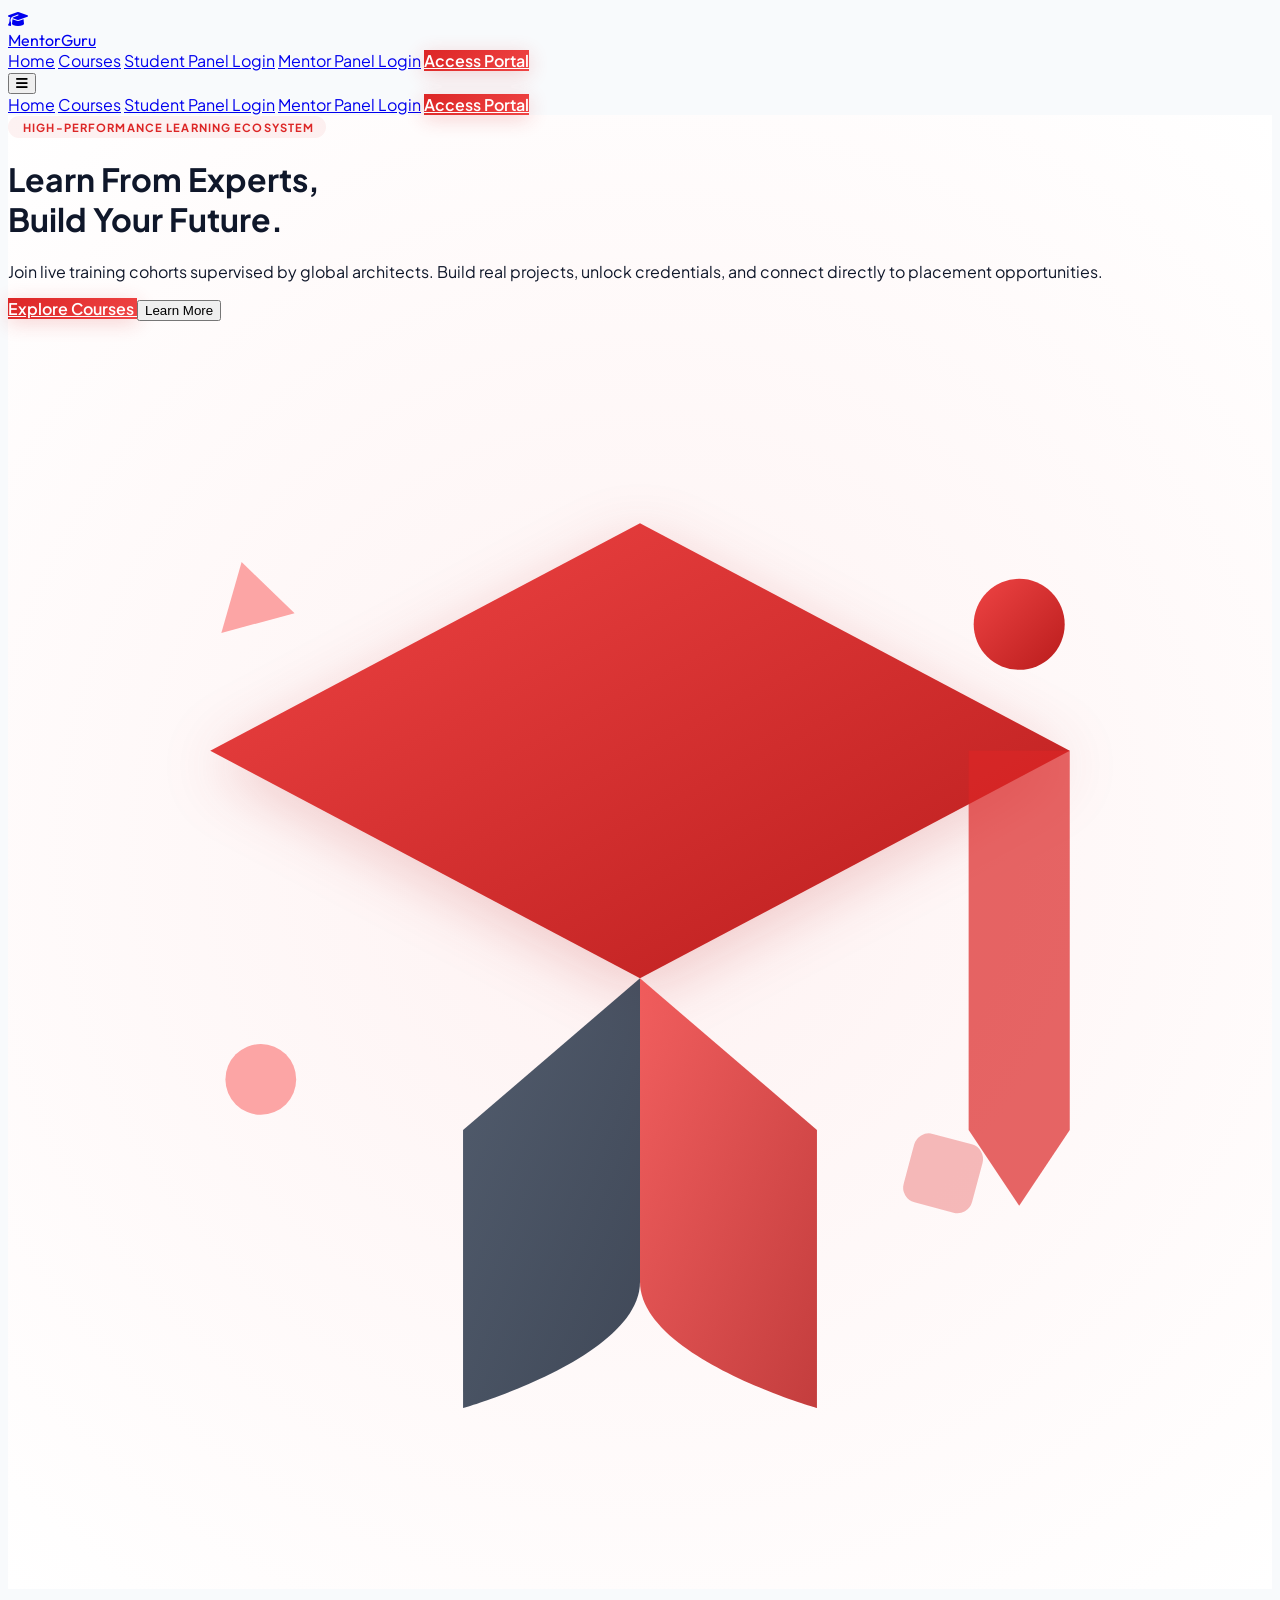
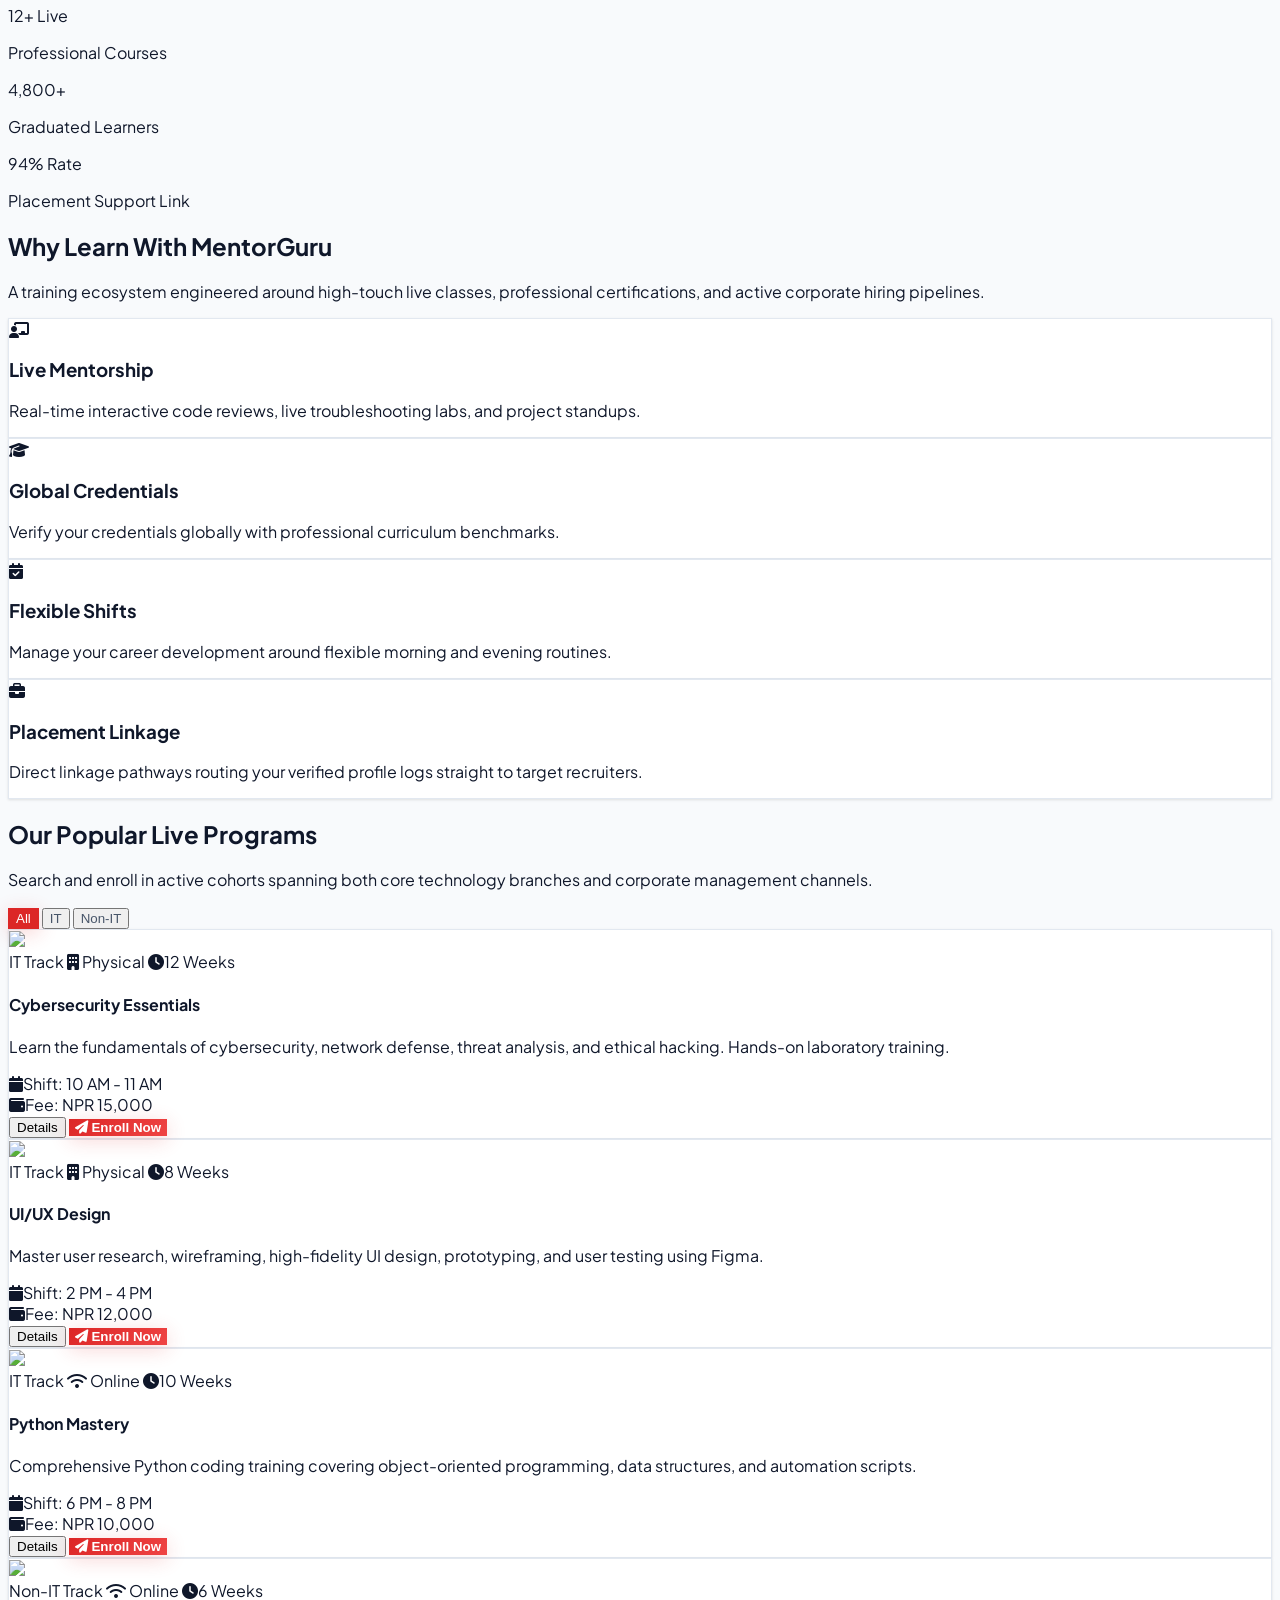
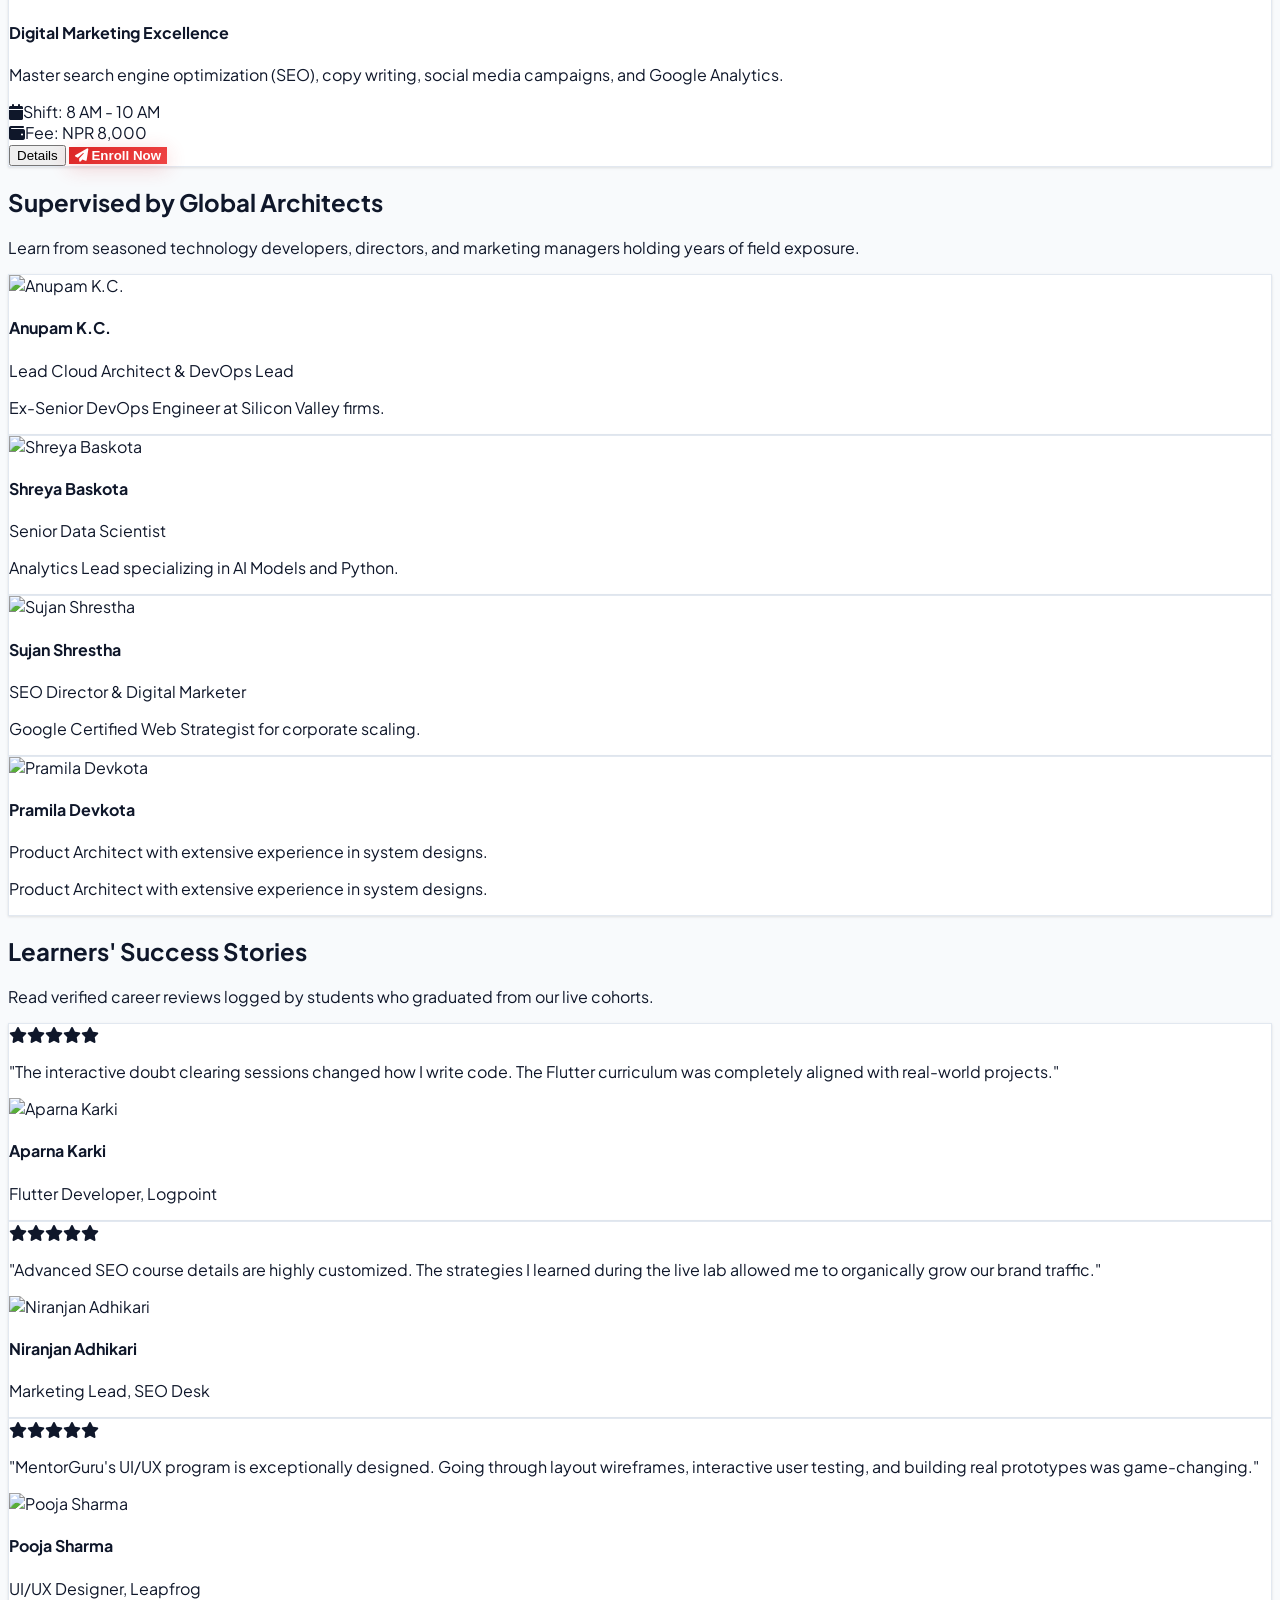
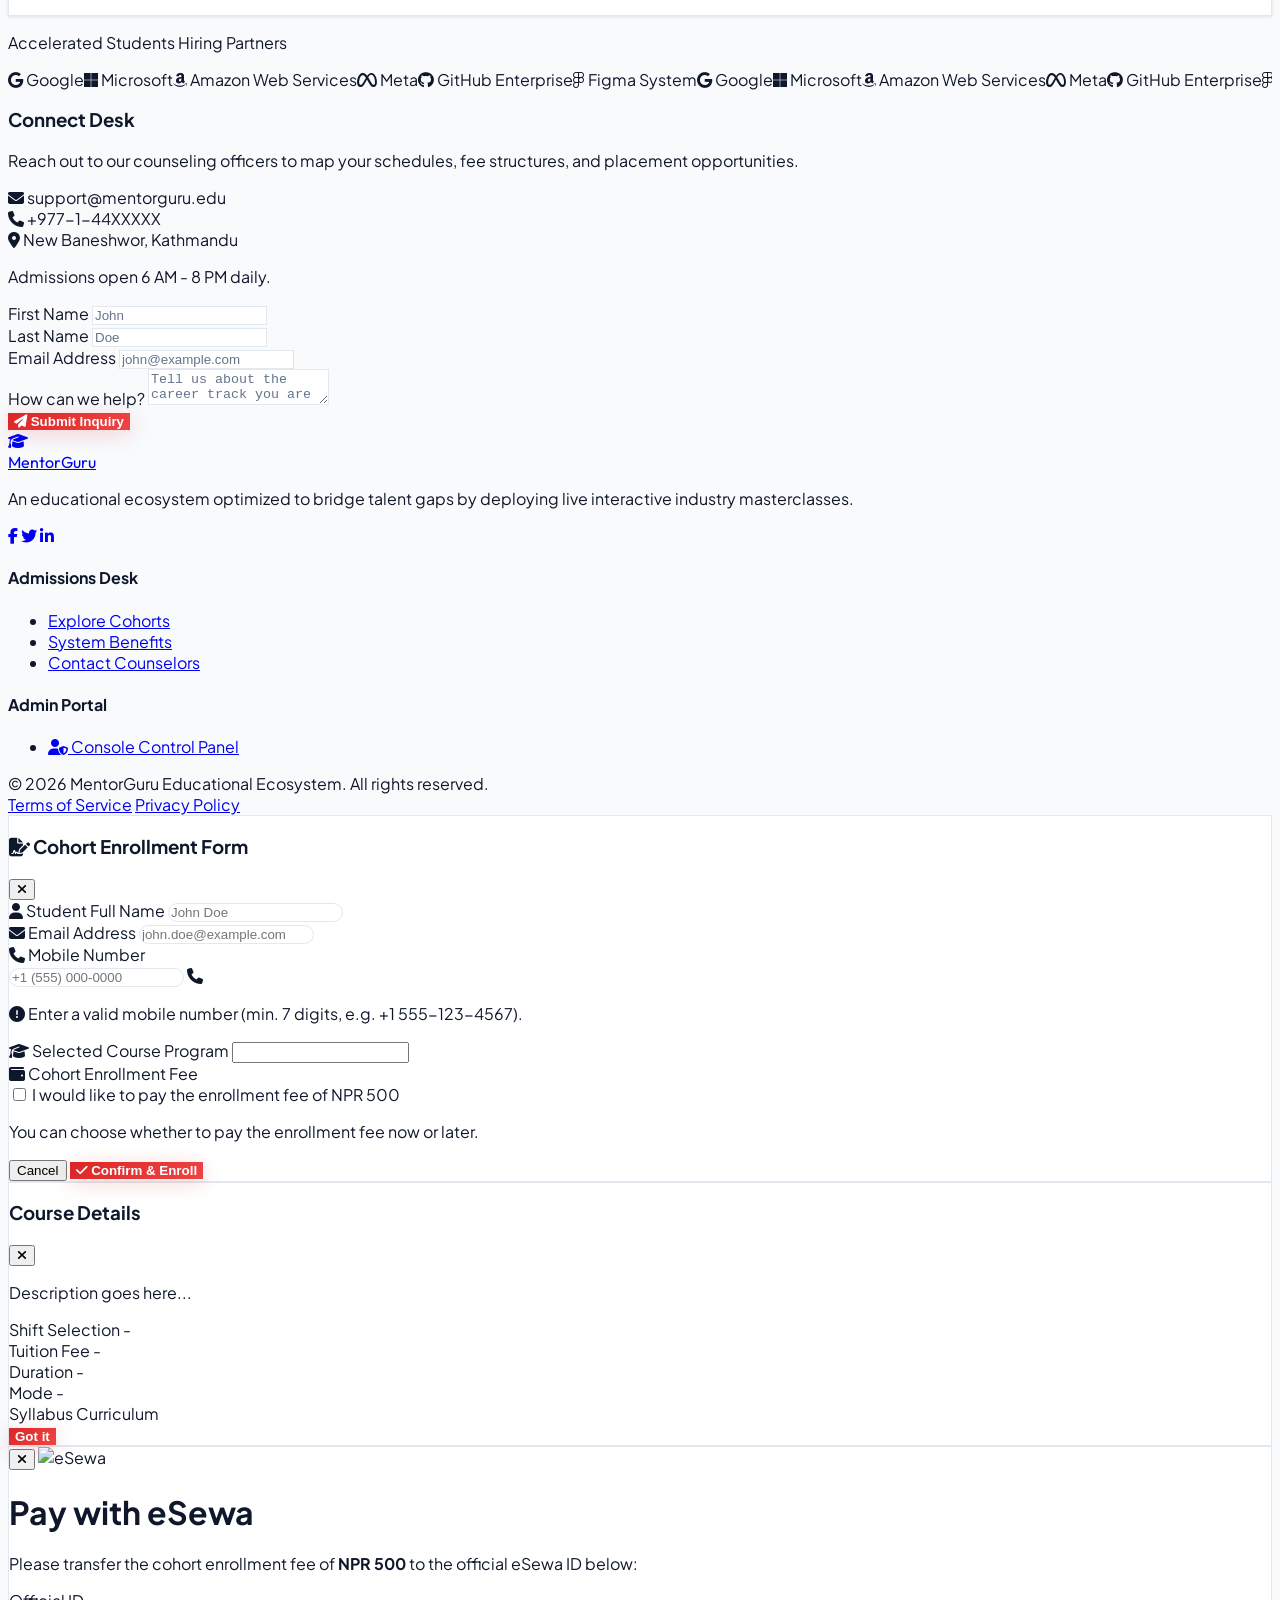
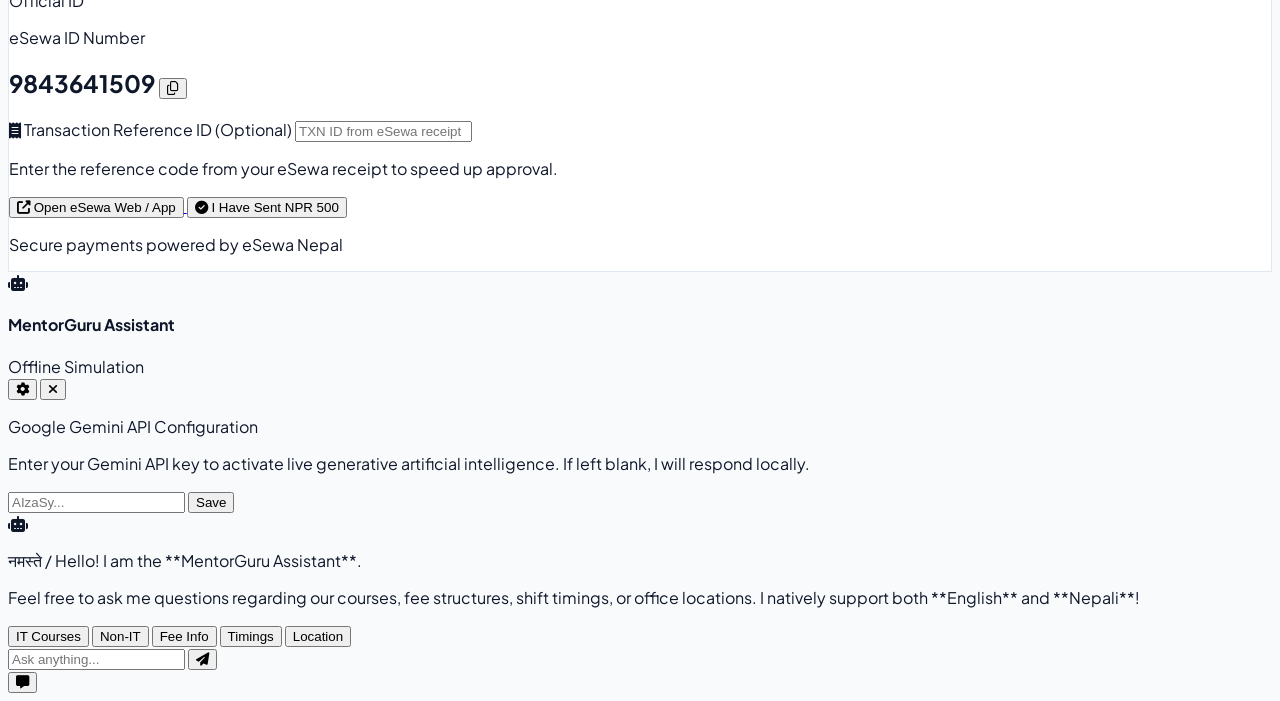
==== commit 21778828: "Add Student Panel Login and Mentor Panel Login links to main navigation bar" ====
--- a/index.html
+++ b/index.html
@@ -127,8 +127,8 @@
                 <div class="hidden md:flex items-center gap-7">
                     <a href="#" class="text-sm font-medium text-slate-600 hover:text-red-600 transition">Home</a>
                     <a href="#courses" class="text-sm font-medium text-slate-600 hover:text-red-600 transition">Courses</a>
-                    <a href="login.html?tab=signup&role=Student" class="text-sm font-medium text-slate-600 hover:text-red-600 transition">Join as Student</a>
-                    <a href="login.html?tab=signup&role=Mentor" class="text-sm font-medium text-slate-600 hover:text-red-600 transition">Become a Mentor</a>
+                    <a href="login.html?tab=student" class="text-sm font-medium text-slate-600 hover:text-red-600 transition">Student Panel Login</a>
+                    <a href="login.html?tab=mentor" class="text-sm font-medium text-slate-600 hover:text-red-600 transition">Mentor Panel Login</a>
                     <a href="login.html" id="portalActionButton" class="btn-red py-2.5 px-5 text-sm rounded-xl">Access Portal</a>
                 </div>
 
@@ -145,8 +145,8 @@
         <div id="mobileDrawer" class="hidden md:hidden absolute w-full left-0 bg-white/95 border-b border-slate-200 shadow-lg px-4 py-5 space-y-3 z-50 backdrop-blur-md">
             <a href="#" class="block text-base font-medium text-slate-600 hover:text-red-600 transition" onclick="toggleMobileMenu()">Home</a>
             <a href="#courses" class="block text-base font-medium text-slate-600 hover:text-red-600 transition" onclick="toggleMobileMenu()">Courses</a>
-            <a href="login.html?tab=signup&role=Student" class="block text-base font-medium text-slate-600 hover:text-red-600 transition" onclick="toggleMobileMenu()">Join as Student</a>
-            <a href="login.html?tab=signup&role=Mentor" class="block text-base font-medium text-slate-600 hover:text-red-600 transition" onclick="toggleMobileMenu()">Become a Mentor</a>
+            <a href="login.html?tab=student" class="block text-base font-medium text-slate-600 hover:text-red-600 transition" onclick="toggleMobileMenu()">Student Panel Login</a>
+            <a href="login.html?tab=mentor" class="block text-base font-medium text-slate-600 hover:text-red-600 transition" onclick="toggleMobileMenu()">Mentor Panel Login</a>
             <a href="login.html" id="mobilePortalActionButton" class="btn-red block text-center py-3 text-sm rounded-xl" onclick="toggleMobileMenu()">Access Portal</a>
         </div>
     </nav>
@@ -169,7 +169,7 @@
                     <a href="#courses" class="btn-red py-3.5 px-8 rounded-xl text-sm">
                         Explore Courses
                     </a>
-                    <button onclick="document.getElementById('about').scrollIntoView({behavior:'smooth'});" class="py-3.5 px-8 rounded-xl border border-slate-200 bg-white hover:bg-slate-50 text-slate-700 font-semibold text-sm transition shadow-sm">
+                    <button onclick="document.getElementById('about').scrollIntoView({behavior:'smooth'});" class="py-3.5 px-8 rounded-xl border border-slate-200 bg-white hover:bg-slate-50 text-sm font-medium hover:text-red-600 transition">
                         Learn More
                     </button>
                 </div>
@@ -259,8 +259,8 @@
                 </div>
                 <div class="inline-flex p-1 rounded-xl bg-white border border-slate-200 self-start md:self-auto shadow-sm">
                     <button onclick="switchCategory('all')" id="tab-all" class="tab-btn active px-4 py-2 text-xs font-semibold uppercase tracking-wider rounded-lg border border-transparent transition">All</button>
-                    <button onclick="switchCategory('IT')" id="tab-IT" class="tab-btn px-4 py-2 text-xs font-semibold uppercase tracking-wider rounded-lg border border-transparent transition">IT Tracks</button>
-                    <button onclick="switchCategory('Non-IT')" id="tab-Non-IT" class="tab-btn px-4 py-2 text-xs font-semibold uppercase tracking-wider rounded-lg border border-transparent transition">Non-IT Tracks</button>
+                    <button onclick="switchCategory('IT')" id="tab-IT" class="tab-btn px-4 py-2 text-xs font-semibold uppercase tracking-wider rounded-lg border border-transparent transition">IT</button>
+                    <button onclick="switchCategory('Non-IT')" id="tab-Non-IT" class="tab-btn px-4 py-2 text-xs font-semibold uppercase tracking-wider rounded-lg border border-transparent transition">Non-IT</button>
                 </div>
             </div>
             <div class="grid sm:grid-cols-2 lg:grid-cols-3 xl:grid-cols-4 gap-6" id="publicCourseGrid"></div>
@@ -275,7 +275,7 @@
         </div>
         <div class="grid sm:grid-cols-2 lg:grid-cols-4 gap-6">
             <div class="glass-card rounded-2xl p-6 text-center space-y-4">
-                <img src="https://images.unsplash.com/photo-1519085360753-af0119f7cbe7?q=80&w=150&auto=format&fit=crop" class="w-24 h-24 rounded-2xl object-cover mx-auto border-2 border-red-100" alt="Mentor">
+                <img src="https://images.unsplash.com/photo-1519085360753-af0119f7cbe7?q=80&w=150&auto=format&fit=crop" class="w-24 h-24 rounded-2xl object-cover mx-auto border-2 border-red-100" alt="Anupam K.C.">
                 <div>
                     <h4 class="text-lg font-bold text-slate-900">Anupam K.C.</h4>
                     <p class="text-red-600 text-xs font-semibold mt-1">Lead Cloud Architect &amp; DevOps Lead</p>
@@ -283,7 +283,7 @@
                 <p class="text-slate-500 text-xs">Ex-Senior DevOps Engineer at Silicon Valley firms.</p>
             </div>
             <div class="glass-card rounded-2xl p-6 text-center space-y-4">
-                <img src="https://images.unsplash.com/photo-1573496359142-b8d87734a5a2?q=80&w=150&auto=format&fit=crop" class="w-24 h-24 rounded-2xl object-cover mx-auto border-2 border-slate-200" alt="Mentor">
+                <img src="https://images.unsplash.com/photo-1573496359142-b8d87734a5a2?q=80&w=150&auto=format&fit=crop" class="w-24 h-24 rounded-2xl object-cover mx-auto border-2 border-slate-200" alt="Shreya Baskota">
                 <div>
                     <h4 class="text-lg font-bold text-slate-900">Shreya Baskota</h4>
                     <p class="text-slate-500 text-xs font-semibold mt-1">Senior Data Scientist</p>
@@ -291,7 +291,7 @@
                 <p class="text-slate-500 text-xs">Analytics Lead specializing in AI Models and Python.</p>
             </div>
             <div class="glass-card rounded-2xl p-6 text-center space-y-4">
-                <img src="https://images.unsplash.com/photo-1560250097-0b93528c311a?q=80&w=150&auto=format&fit=crop" class="w-24 h-24 rounded-2xl object-cover mx-auto border-2 border-red-100" alt="Mentor">
+                <img src="https://images.unsplash.com/photo-1560250097-0b93528c311a?q=80&w=150&auto=format&fit=crop" class="w-24 h-24 rounded-2xl object-cover mx-auto border-2 border-red-100" alt="Sujan Shrestha">
                 <div>
                     <h4 class="text-lg font-bold text-slate-900">Sujan Shrestha</h4>
                     <p class="text-red-600 text-xs font-semibold mt-1">SEO Director &amp; Digital Marketer</p>
@@ -299,7 +299,7 @@
                 <p class="text-slate-500 text-xs">Google Certified Web Strategist for corporate scaling.</p>
             </div>
             <div class="glass-card rounded-2xl p-6 text-center space-y-4">
-                <img src="https://images.unsplash.com/photo-1580489944761-15a19d654956?q=80&w=150&auto=format&fit=crop" class="w-24 h-24 rounded-2xl object-cover mx-auto border-2 border-slate-200" alt="Mentor">
+                <img src="https://images.unsplash.com/photo-1580489944761-15a19d654956?q=80&w=150&auto=format&fit=crop" class="w-24 h-24 rounded-2xl object-cover mx-auto border-2 border-slate-200" alt="Pramila Devkota">
                 <div>
                     <h4 class="text-lg font-bold text-slate-900">Pramila Devkota</h4>
                     <p class="text-slate-550 text-slate-500 text-xs">Product Architect with extensive experience in system designs.</p>
@@ -320,10 +320,10 @@
                 <div class="glass-card rounded-2xl p-6 flex flex-col justify-between">
                     <div class="space-y-4">
                         <div class="flex text-red-500 gap-1 text-sm"><i class="fa-solid fa-star"></i><i class="fa-solid fa-star"></i><i class="fa-solid fa-star"></i><i class="fa-solid fa-star"></i><i class="fa-solid fa-star"></i></div>
-                        <p class="text-slate-700 text-sm leading-relaxed">"The interactive doubt clearing sessions changed how I write code. The Flutter curriculum was completely aligned with real-world problems. Secured a full-time role immediately!"</p>
+                        <p class="text-slate-700 text-sm leading-relaxed">"The interactive doubt clearing sessions changed how I write code. The Flutter curriculum was completely aligned with real-world projects."</p>
                     </div>
                     <div class="flex items-center gap-4 mt-6 pt-5 border-t border-slate-200">
-                        <img src="https://images.unsplash.com/photo-1544005313-94ddf0286df2?q=80&w=80&auto=format&fit=crop" class="w-11 h-11 rounded-full object-cover border border-slate-200" alt="Student">
+                        <img src="https://images.unsplash.com/photo-1544005313-94ddf0286df2?q=80&w=80&auto=format&fit=crop" class="w-11 h-11 rounded-full object-cover border border-slate-200" alt="Aparna Karki">
                         <div>
                             <h4 class="text-sm font-bold text-slate-900">Aparna Karki</h4>
                             <p class="text-xs text-slate-500">Flutter Developer, Logpoint</p>
@@ -332,11 +332,11 @@
                 </div>
                 <div class="glass-card rounded-2xl p-6 flex flex-col justify-between">
                     <div class="space-y-4">
-                        <div class="flex text-red-500 gap-1 text-sm"><i class="fa-solid fa-star"></i><i class="fa-solid fa-star"></i><i class="fa-solid fa-star"></i><i class="fa-solid fa-star"></i><i class="fa-solid fa-star-half-stroke"></i></div>
-                        <p class="text-slate-700 text-sm leading-relaxed">"Advanced SEO course details are highly customized. The strategies I learned during the live lab allowed me to organically double web sessions for my current agency client."</p>
+                        <div class="flex text-red-500 gap-1 text-sm"><i class="fa-solid fa-star"></i><i class="fa-solid fa-star"></i><i class="fa-solid fa-star"></i><i class="fa-solid fa-star"></i><i class="fa-solid fa-star"></i></div>
+                        <p class="text-slate-700 text-sm leading-relaxed">"Advanced SEO course details are highly customized. The strategies I learned during the live lab allowed me to organically grow our brand traffic."</p>
                     </div>
                     <div class="flex items-center gap-4 mt-6 pt-5 border-t border-slate-200">
-                        <img src="https://images.unsplash.com/photo-1506794778202-cad84cf45f1d?q=80&w=80&auto=format&fit=crop" class="w-11 h-11 rounded-full object-cover border border-slate-200" alt="Student">
+                        <img src="https://images.unsplash.com/photo-1506794778202-cad84cf45f1d?q=80&w=80&auto=format&fit=crop" class="w-11 h-11 rounded-full object-cover border border-slate-200" alt="Niranjan Adhikari">
                         <div>
                             <h4 class="text-sm font-bold text-slate-900">Niranjan Adhikari</h4>
                             <p class="text-xs text-slate-500">Marketing Lead, SEO Desk</p>
@@ -346,10 +346,10 @@
                 <div class="glass-card rounded-2xl p-6 flex flex-col justify-between">
                     <div class="space-y-4">
                         <div class="flex text-red-500 gap-1 text-sm"><i class="fa-solid fa-star"></i><i class="fa-solid fa-star"></i><i class="fa-solid fa-star"></i><i class="fa-solid fa-star"></i><i class="fa-solid fa-star"></i></div>
-                        <p class="text-slate-700 text-sm leading-relaxed">"MentorGuru's UI/UX program is exceptionally designed. Going through layout wireframes, interactive user testing, and building case studies was an elite process."</p>
+                        <p class="text-slate-700 text-sm leading-relaxed">"MentorGuru's UI/UX program is exceptionally designed. Going through layout wireframes, interactive user testing, and building real prototypes was game-changing."</p>
                     </div>
                     <div class="flex items-center gap-4 mt-6 pt-5 border-t border-slate-200">
-                        <img src="https://images.unsplash.com/photo-1534528741775-53994a69daeb?q=80&w=80&auto=format&fit=crop" class="w-11 h-11 rounded-full object-cover border border-slate-200" alt="Student">
+                        <img src="https://images.unsplash.com/photo-1534528741775-53994a69daeb?q=80&w=80&auto=format&fit=crop" class="w-11 h-11 rounded-full object-cover border border-slate-200" alt="Pooja Sharma">
                         <div>
                             <h4 class="text-sm font-bold text-slate-900">Pooja Sharma</h4>
                             <p class="text-xs text-slate-500">UI/UX Designer, Leapfrog</p>
@@ -450,9 +450,9 @@
                     An educational ecosystem optimized to bridge talent gaps by deploying live interactive industry masterclasses.
                 </p>
                 <div class="flex gap-3">
-                    <a href="#" class="w-9 h-9 rounded-lg bg-slate-50 border border-slate-200 hover:bg-red-600 hover:text-white hover:border-red-600 flex items-center justify-center text-slate-500 transition shadow-sm"><i class="fa-brands fa-facebook-f"></i></a>
-                    <a href="#" class="w-9 h-9 rounded-lg bg-slate-50 border border-slate-200 hover:bg-red-600 hover:text-white hover:border-red-600 flex items-center justify-center text-slate-500 transition shadow-sm"><i class="fa-brands fa-linkedin-in"></i></a>
-                    <a href="#" class="w-9 h-9 rounded-lg bg-slate-50 border border-slate-200 hover:bg-red-600 hover:text-white hover:border-red-600 flex items-center justify-center text-slate-500 transition shadow-sm"><i class="fa-brands fa-youtube"></i></a>
+                    <a href="#" class="w-9 h-9 rounded-lg bg-slate-50 border border-slate-200 hover:bg-red-600 hover:text-white hover:border-red-600 flex items-center justify-center text-slate-500 transition"><i class="fa-brands fa-facebook-f text-xs"></i></a>
+                    <a href="#" class="w-9 h-9 rounded-lg bg-slate-50 border border-slate-200 hover:bg-red-600 hover:text-white hover:border-red-600 flex items-center justify-center text-slate-500 transition"><i class="fa-brands fa-twitter text-xs"></i></a>
+                    <a href="#" class="w-9 h-9 rounded-lg bg-slate-50 border border-slate-200 hover:bg-red-600 hover:text-white hover:border-red-600 flex items-center justify-center text-slate-500 transition"><i class="fa-brands fa-linkedin-in text-xs"></i></a>
                 </div>
             </div>
             <div class="space-y-4">
@@ -529,7 +529,7 @@
                     <label class="block text-xs font-bold uppercase tracking-wider text-gray-400 mb-1.5 transition-all duration-300">
                         <i class="fa-solid fa-graduation-cap text-red-400 mr-1.5 transition-all duration-300"></i> Selected Course Program
                     </label>
-                    <input type="text" id="enrollCourseTitle" class="w-full px-4 py-3 rounded-xl border border-red-50 bg-red-50/40 text-red-700 font-bold text-sm cursor-not-allowed outline-none select-none" readonly>
+                    <input type="text" id="enrollCourseTitle" class="w-full px-4 py-3 rounded-xl border border-red-50 bg-red-50/40 text-red-700 font-bold text-sm cursor-not-allowed outline-none shadow-sm" readonly>
                 </div>
 
                 <!-- Cohort Enrollment Fee Option -->
@@ -558,11 +558,11 @@
 
                 <!-- Bottom Action Buttons -->
                 <div class="pt-4 flex gap-3">
-                    <button type="button" onclick="closeEnrollModal()" class="w-1/2 py-3 rounded-xl border border-gray-200 bg-white hover:bg-gray-50 text-gray-700 font-semibold text-sm transition active:scale-98">
+                    <button type="button" onclick="closeEnrollModal()" class="w-1/2 py-3 rounded-xl border border-gray-200 bg-white hover:bg-gray-50 text-gray-700 font-semibold text-sm transition active:scale-95">
                         Cancel
                     </button>
                     <button type="submit" id="enrollSubmitBtn" class="btn-red w-1/2 py-3 rounded-xl text-sm font-bold shadow-md hover:shadow-lg active:scale-98 transition flex items-center justify-center gap-2">
-                        Confirm &amp; Enroll
+                        <i class="fa-solid fa-check"></i> Confirm &amp; Enroll
                     </button>
                 </div>
             </form>
@@ -653,7 +653,7 @@
                 <label class="block text-[10px] font-bold uppercase tracking-wider text-gray-400">
                     <i class="fa-solid fa-receipt text-green-500 mr-1"></i> Transaction Reference ID (Optional)
                 </label>
-                <input type="text" id="esewaTxnInput" class="w-full px-4 py-3 rounded-xl border border-gray-200 text-xs focus:border-green-500 outline-none transition placeholder-gray-400 bg-gray-50/50" placeholder="e.g. 8X3Y7Z1A">
+                <input type="text" id="esewaTxnInput" class="w-full px-4 py-3 rounded-xl border border-gray-200 text-xs focus:border-green-500 outline-none transition placeholder-gray-400 bg-gray-50" placeholder="TXN ID from eSewa receipt">
                 <p class="text-[9px] text-gray-400 leading-normal">
                     Enter the reference code from your eSewa receipt to speed up approval.
                 </p>
@@ -672,7 +672,7 @@
                   </button>
                 </a>
                 
-                <button onclick="confirmManualPayment(event)" class="w-full bg-gray-900 hover:bg-gray-800 text-white font-bold text-xs uppercase tracking-wider py-3.5 rounded-xl transition duration-300 shadow-sm flex items-center justify-center gap-2">
+                <button onclick="confirmManualPayment(event)" class="w-full bg-gray-900 hover:bg-gray-800 text-white font-bold text-xs uppercase tracking-wider py-3.5 rounded-xl transition duration-300 flex items-center justify-center gap-2">
                     <i class="fa-solid fa-circle-check text-green-400"></i> I Have Sent NPR 500
                 </button>
             </div>
@@ -687,7 +687,7 @@
     <div class="fixed bottom-6 right-6 z-[100] flex flex-col items-end">
         
         <!-- Chat Drawer Box Container -->
-        <div id="chatContainer" class="hidden w-[350px] sm:w-[380px] h-[480px] mb-4 bg-white rounded-2xl border border-gray-200 shadow-2xl flex flex-col overflow-hidden transition-all duration-300 transform translate-y-4 opacity-0">
+        <div id="chatContainer" class="hidden w-[350px] sm:w-[380px] h-[480px] mb-4 bg-white rounded-2xl border border-gray-200 shadow-2xl flex flex-col overflow-hidden transition-all duration-300">
             
             <!-- Chat Header -->
             <div class="bg-gradient-to-r from-red-600 to-red-500 text-white px-5 py-4 flex justify-between items-center shadow-sm flex-shrink-0">
@@ -738,24 +738,24 @@
 
             <!-- Quick Action Options -->
             <div id="chatQuickActions" class="p-2.5 bg-white border-t border-gray-100 flex gap-2 overflow-x-auto whitespace-nowrap scrollbar-none text-[9px] font-bold text-gray-600 flex-shrink-0">
-                <button onclick="sendQuickQuery('Show IT Course List')" class="px-2.5 py-1.5 rounded-full bg-gray-100 hover:bg-red-50 hover:text-red-600 border border-gray-200/50 hover:border-red-200 transition flex-shrink-0">💻 IT Tracks</button>
-                <button onclick="sendQuickQuery('Show Non-IT Course List')" class="px-2.5 py-1.5 rounded-full bg-gray-100 hover:bg-red-50 hover:text-red-600 border border-gray-200/50 hover:border-red-200 transition flex-shrink-0">📈 Non-IT Tracks</button>
-                <button onclick="sendQuickQuery('How much are the tuition fees?')" class="px-2.5 py-1.5 rounded-full bg-gray-100 hover:bg-red-50 hover:text-red-600 border border-gray-200/50 hover:border-red-200 transition flex-shrink-0">💰 Fee Rates</button>
-                <button onclick="sendQuickQuery('What are the shift timings?')" class="px-2.5 py-1.5 rounded-full bg-gray-100 hover:bg-red-50 hover:text-red-600 border border-gray-200/50 hover:border-red-200 transition flex-shrink-0">🕒 Timings</button>
-                <button onclick="sendQuickQuery('Where is your training center located?')" class="px-2.5 py-1.5 rounded-full bg-gray-100 hover:bg-red-50 hover:text-red-600 border border-gray-200/50 hover:border-red-200 transition flex-shrink-0">📍 Location</button>
+                <button onclick="sendQuickQuery('Show IT Course List')" class="px-2.5 py-1.5 rounded-full bg-gray-100 hover:bg-red-50 hover:text-red-600 border border-gray-200/50 hover:border-red-200 transition flex-shrink-0">IT Courses</button>
+                <button onclick="sendQuickQuery('Show Non-IT Course List')" class="px-2.5 py-1.5 rounded-full bg-gray-100 hover:bg-red-50 hover:text-red-600 border border-gray-200/50 hover:border-red-200 transition flex-shrink-0">Non-IT</button>
+                <button onclick="sendQuickQuery('How much are the tuition fees?')" class="px-2.5 py-1.5 rounded-full bg-gray-100 hover:bg-red-50 hover:text-red-600 border border-gray-200/50 hover:border-red-200 transition flex-shrink-0">Fee Info</button>
+                <button onclick="sendQuickQuery('What are the shift timings?')" class="px-2.5 py-1.5 rounded-full bg-gray-100 hover:bg-red-50 hover:text-red-600 border border-gray-200/50 hover:border-red-200 transition flex-shrink-0">Timings</button>
+                <button onclick="sendQuickQuery('Where is your training center located?')" class="px-2.5 py-1.5 rounded-full bg-gray-100 hover:bg-red-50 hover:text-red-600 border border-gray-200/50 hover:border-red-200 transition flex-shrink-0">Location</button>
             </div>
 
             <!-- Typing Send Area -->
             <form id="chatForm" class="p-2.5 bg-white border-t border-gray-100 flex gap-2 flex-shrink-0" novalidate>
-                <input type="text" id="chatInput" class="flex-grow px-3.5 py-2.5 rounded-xl border border-gray-200 text-xs outline-none focus:border-red-500 focus:ring-1 focus:ring-red-100 transition" placeholder="Write in English or नेपाली...">
-                <button type="submit" class="w-10 h-10 rounded-xl bg-gradient-to-r from-red-600 to-red-500 text-white flex items-center justify-center flex-shrink-0 shadow-md shadow-red-200 active:scale-[0.95] transition hover:from-red-700 hover:to-red-600">
+                <input type="text" id="chatInput" class="flex-grow px-3.5 py-2.5 rounded-xl border border-gray-200 text-xs outline-none focus:border-red-500 focus:ring-1 focus:ring-red-100 transition" placeholder="Ask anything...">
+                <button type="submit" class="w-10 h-10 rounded-xl bg-gradient-to-r from-red-600 to-red-500 text-white flex items-center justify-center flex-shrink-0 shadow-md shadow-red-200 active:scale-95 transition">
                     <i class="fa-solid fa-paper-plane text-xs"></i>
                 </button>
             </form>
         </div>
 
         <!-- Float Trigger Button Bubble -->
-        <button id="chatbotTrigger" onclick="toggleChatbot()" class="w-14 h-14 rounded-full bg-gradient-to-r from-red-600 to-red-500 text-white flex items-center justify-center shadow-lg shadow-red-200 hover:shadow-xl hover:from-red-700 hover:to-red-600 active:scale-[0.95] transition duration-200">
+        <button id="chatbotTrigger" onclick="toggleChatbot()" class="w-14 h-14 rounded-full bg-gradient-to-r from-red-600 to-red-500 text-white flex items-center justify-center shadow-lg shadow-red-500/30 hover:shadow-red-500/40 active:scale-95 transition">
             <i class="fa-solid fa-message text-lg" id="chatTriggerIcon"></i>
         </button>
     </div>
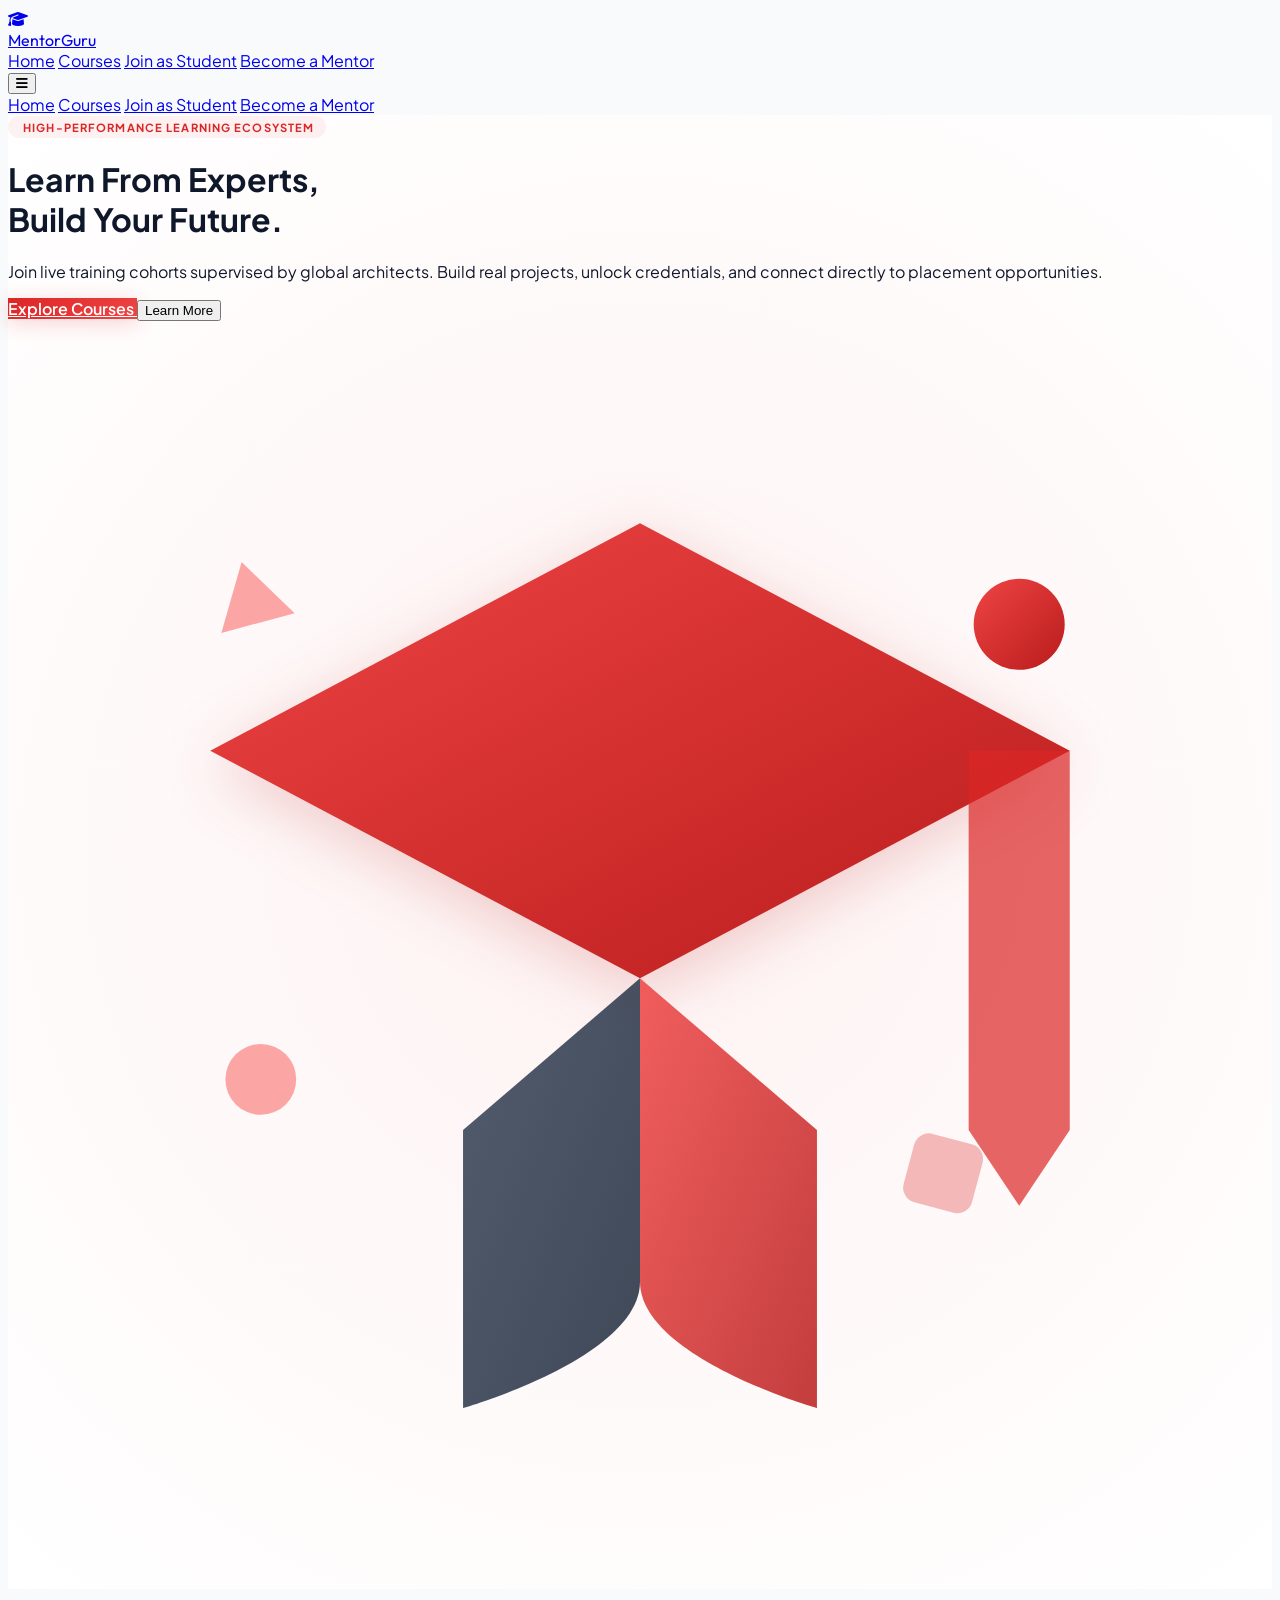
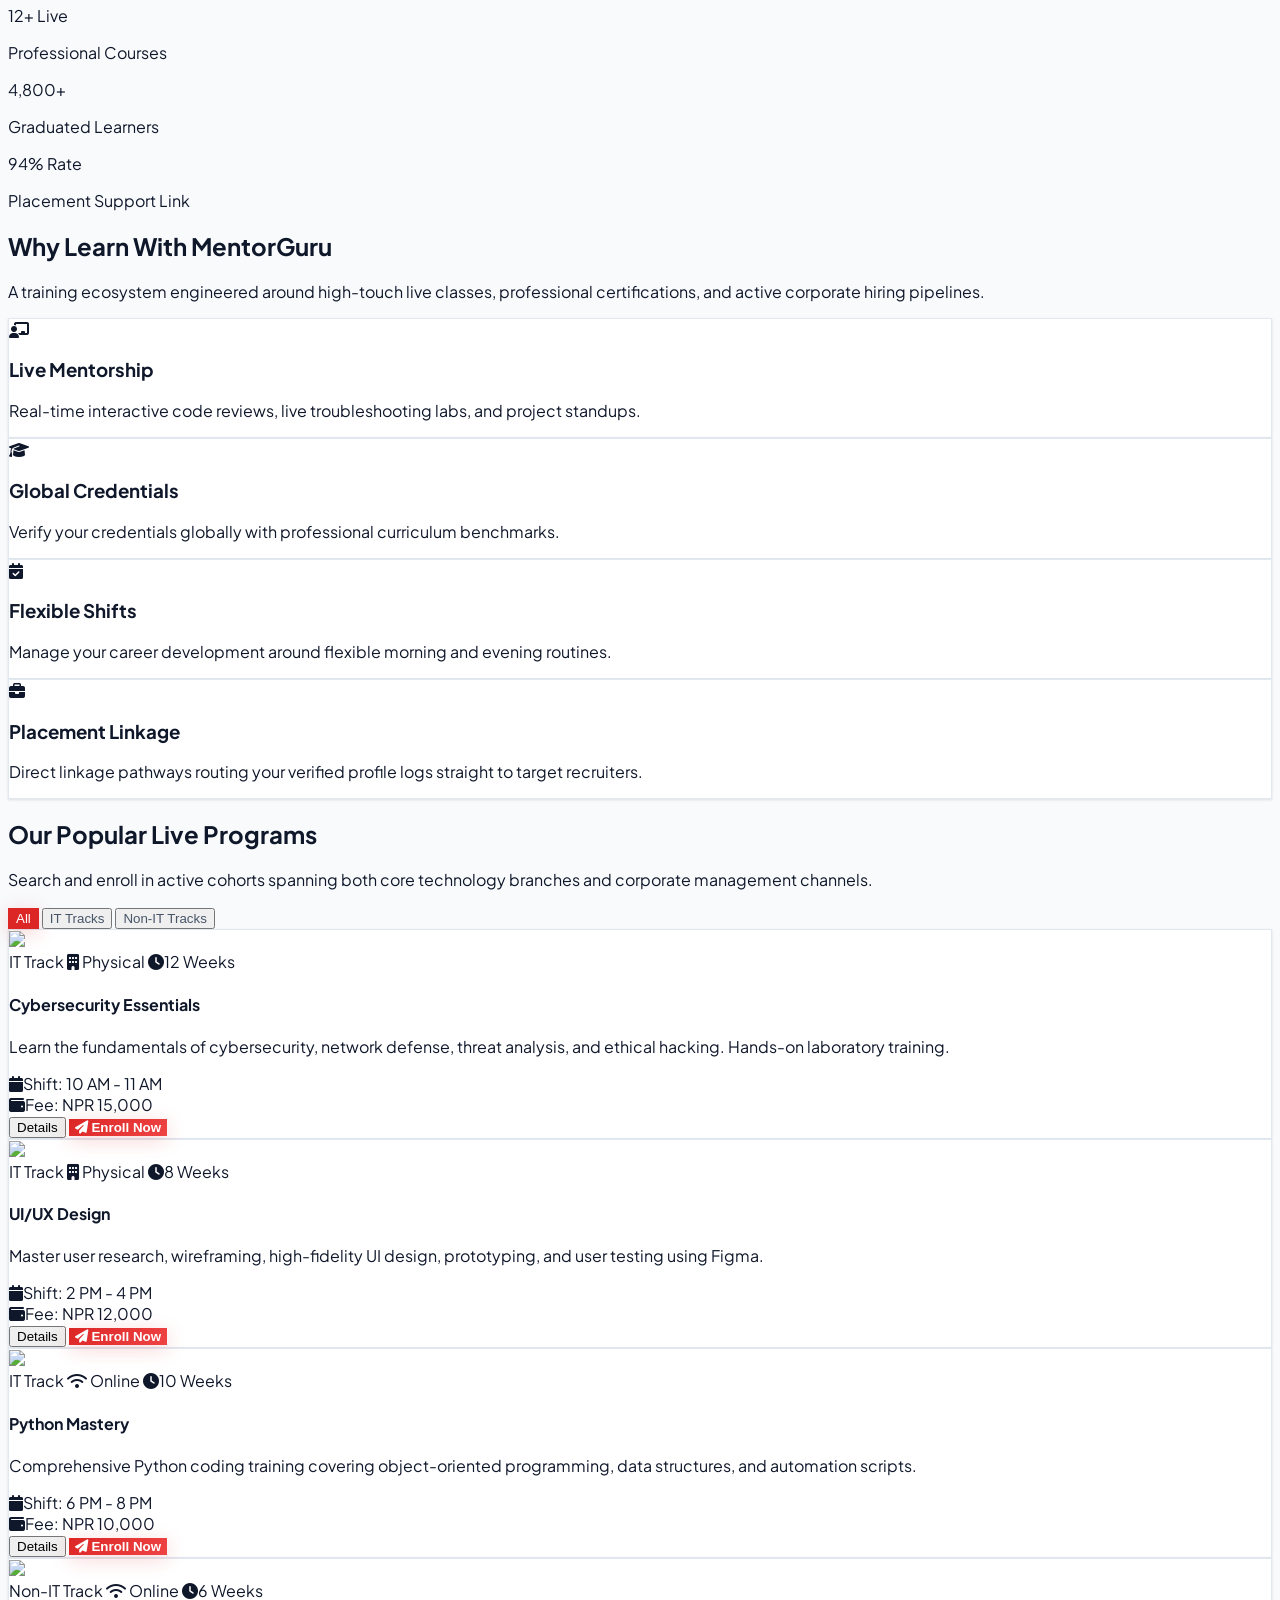
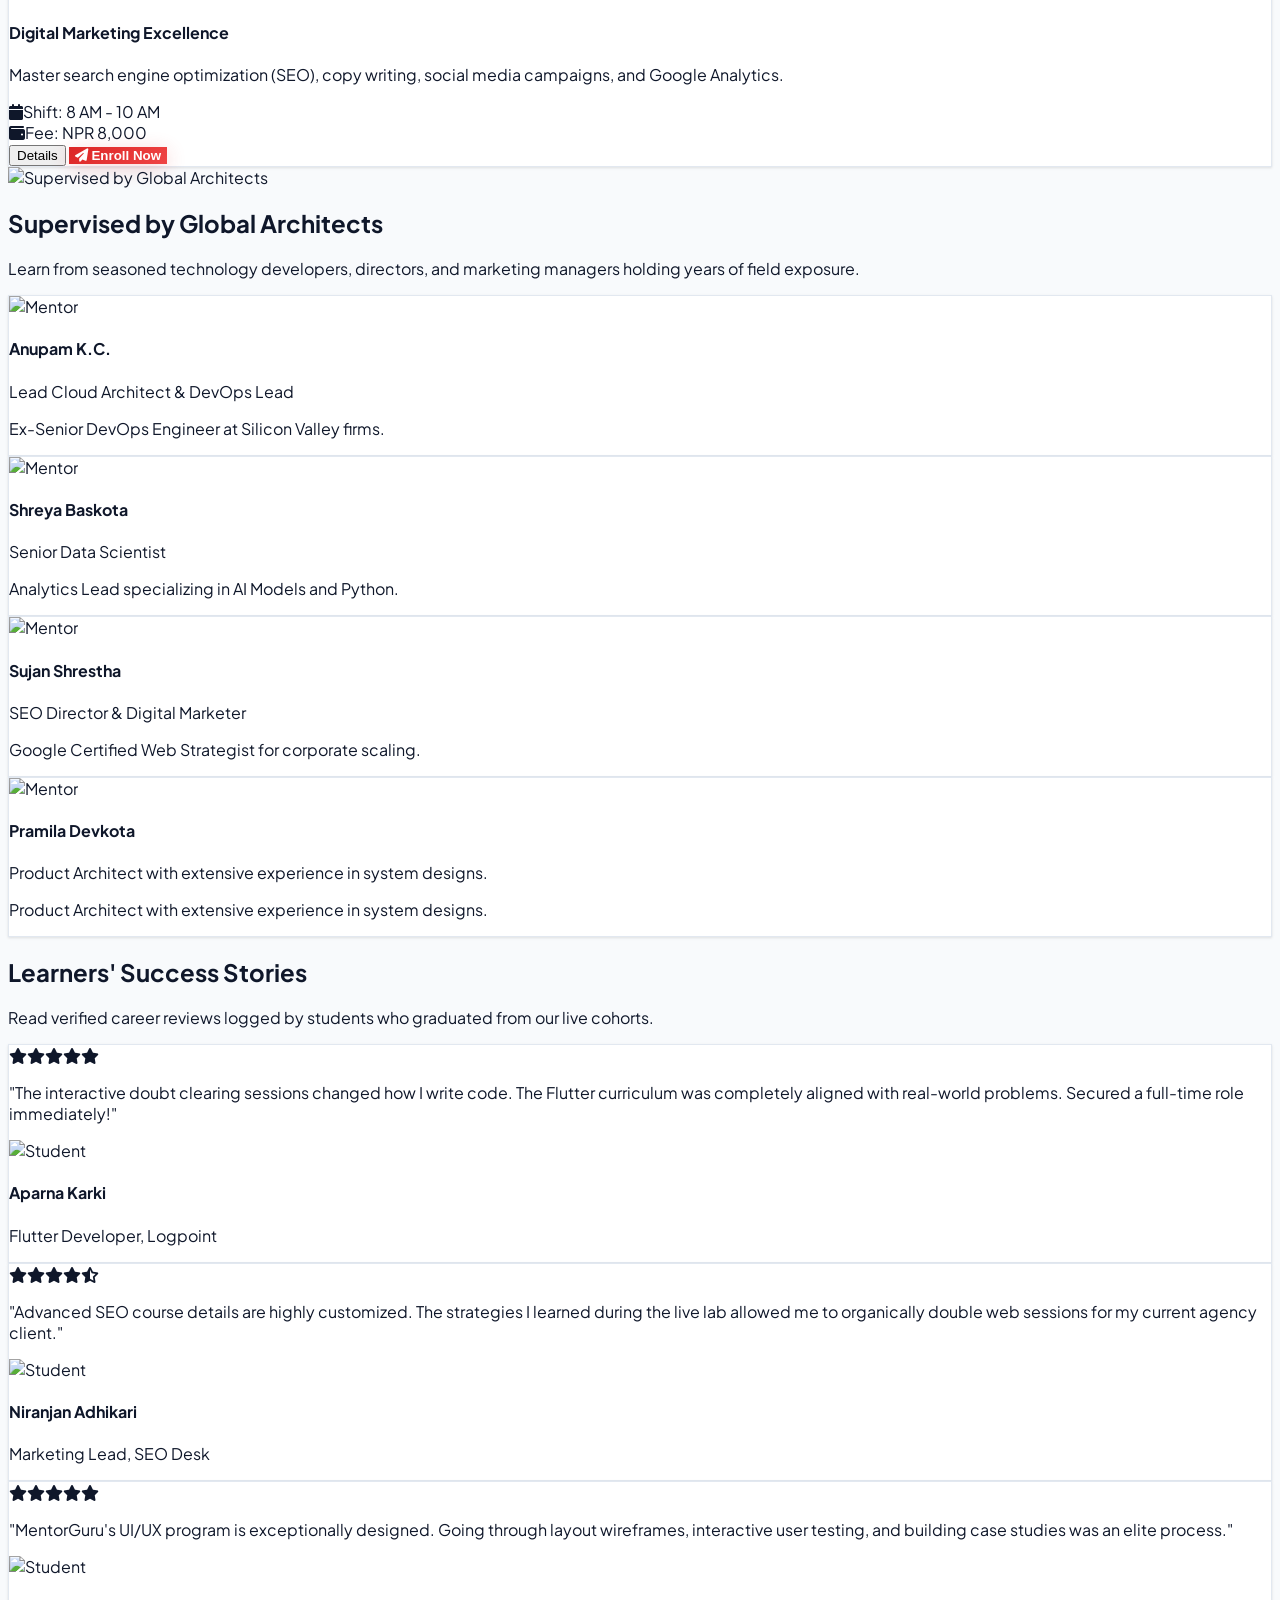
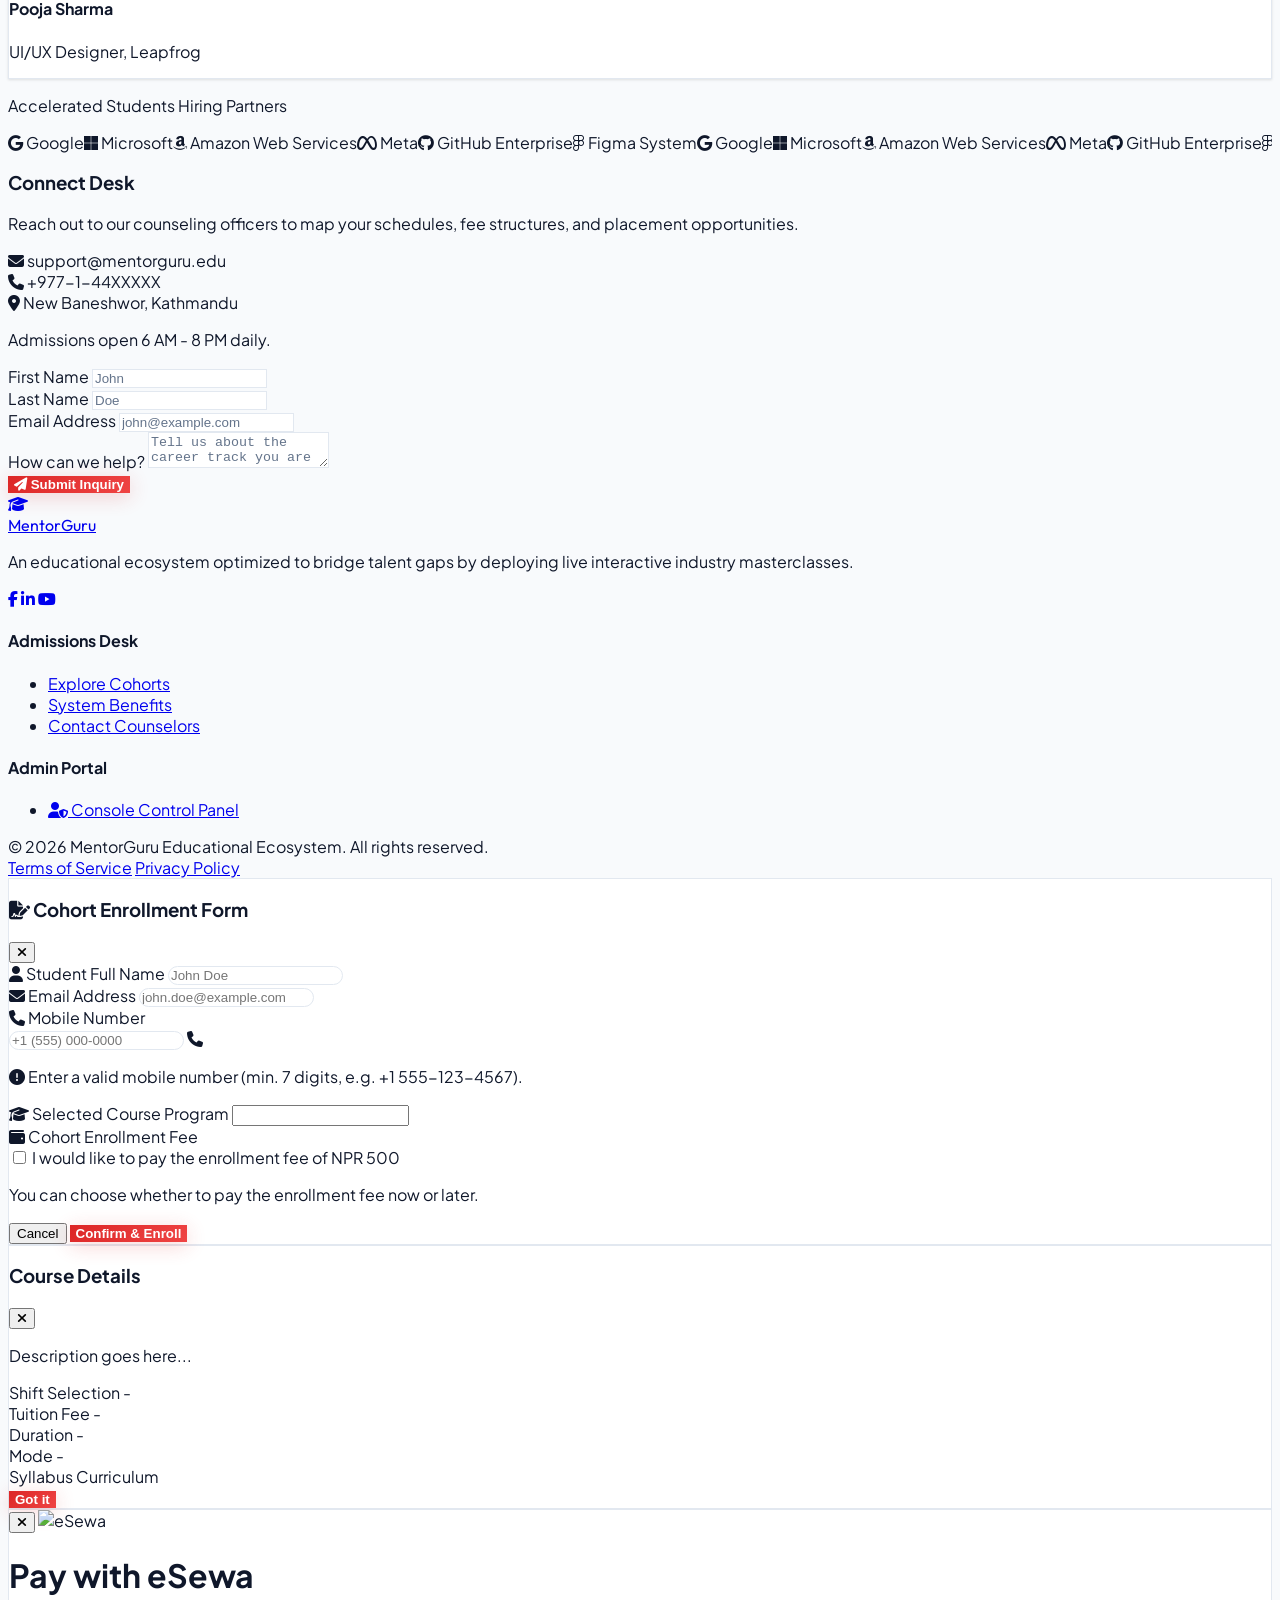
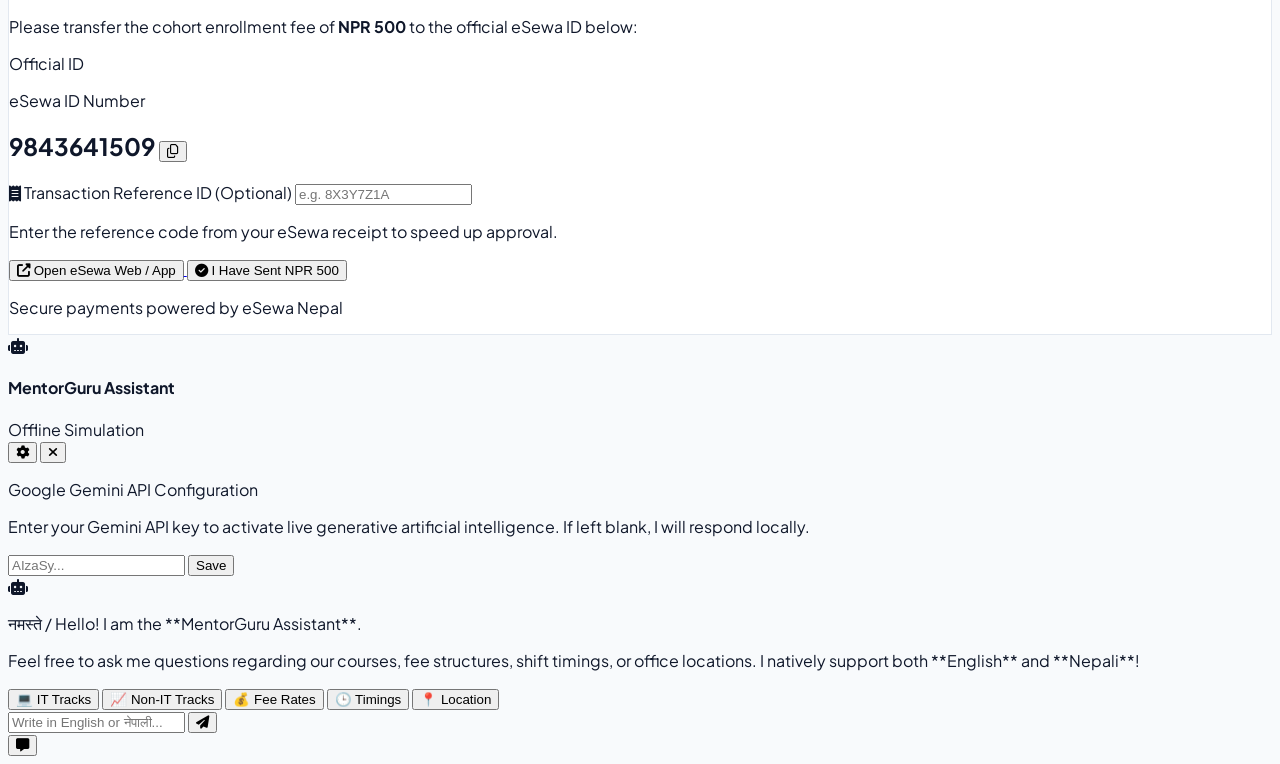
==== commit d63d1ee4: "Add files via upload" ====
--- a/index.html
+++ b/index.html
@@ -127,9 +127,8 @@
                 <div class="hidden md:flex items-center gap-7">
                     <a href="#" class="text-sm font-medium text-slate-600 hover:text-red-600 transition">Home</a>
                     <a href="#courses" class="text-sm font-medium text-slate-600 hover:text-red-600 transition">Courses</a>
-                    <a href="login.html?tab=student" class="text-sm font-medium text-slate-600 hover:text-red-600 transition">Student Panel Login</a>
-                    <a href="login.html?tab=mentor" class="text-sm font-medium text-slate-600 hover:text-red-600 transition">Mentor Panel Login</a>
-                    <a href="login.html" id="portalActionButton" class="btn-red py-2.5 px-5 text-sm rounded-xl">Access Portal</a>
+                    <a href="student_login.html" class="text-sm font-medium text-slate-600 hover:text-red-600 transition">Join as Student</a>
+                    <a href="mentor_login.html" class="text-sm font-medium text-slate-600 hover:text-red-600 transition">Become a Mentor</a>
                 </div>
 
                 <!-- Mobile Menu Btn -->
@@ -145,9 +144,8 @@
         <div id="mobileDrawer" class="hidden md:hidden absolute w-full left-0 bg-white/95 border-b border-slate-200 shadow-lg px-4 py-5 space-y-3 z-50 backdrop-blur-md">
             <a href="#" class="block text-base font-medium text-slate-600 hover:text-red-600 transition" onclick="toggleMobileMenu()">Home</a>
             <a href="#courses" class="block text-base font-medium text-slate-600 hover:text-red-600 transition" onclick="toggleMobileMenu()">Courses</a>
-            <a href="login.html?tab=student" class="block text-base font-medium text-slate-600 hover:text-red-600 transition" onclick="toggleMobileMenu()">Student Panel Login</a>
-            <a href="login.html?tab=mentor" class="block text-base font-medium text-slate-600 hover:text-red-600 transition" onclick="toggleMobileMenu()">Mentor Panel Login</a>
-            <a href="login.html" id="mobilePortalActionButton" class="btn-red block text-center py-3 text-sm rounded-xl" onclick="toggleMobileMenu()">Access Portal</a>
+            <a href="student_login.html" class="block text-base font-medium text-slate-600 hover:text-red-600 transition" onclick="toggleMobileMenu()">Join as Student</a>
+            <a href="mentor_login.html" class="block text-base font-medium text-slate-600 hover:text-red-600 transition" onclick="toggleMobileMenu()">Become a Mentor</a>
         </div>
     </nav>
 
@@ -169,7 +167,7 @@
                     <a href="#courses" class="btn-red py-3.5 px-8 rounded-xl text-sm">
                         Explore Courses
                     </a>
-                    <button onclick="document.getElementById('about').scrollIntoView({behavior:'smooth'});" class="py-3.5 px-8 rounded-xl border border-slate-200 bg-white hover:bg-slate-50 text-sm font-medium hover:text-red-600 transition">
+                    <button onclick="document.getElementById('about').scrollIntoView({behavior:'smooth'});" class="py-3.5 px-8 rounded-xl border border-slate-200 bg-white hover:bg-slate-50 text-slate-700 font-semibold text-sm transition shadow-sm">
                         Learn More
                     </button>
                 </div>
@@ -259,8 +257,8 @@
                 </div>
                 <div class="inline-flex p-1 rounded-xl bg-white border border-slate-200 self-start md:self-auto shadow-sm">
                     <button onclick="switchCategory('all')" id="tab-all" class="tab-btn active px-4 py-2 text-xs font-semibold uppercase tracking-wider rounded-lg border border-transparent transition">All</button>
-                    <button onclick="switchCategory('IT')" id="tab-IT" class="tab-btn px-4 py-2 text-xs font-semibold uppercase tracking-wider rounded-lg border border-transparent transition">IT</button>
-                    <button onclick="switchCategory('Non-IT')" id="tab-Non-IT" class="tab-btn px-4 py-2 text-xs font-semibold uppercase tracking-wider rounded-lg border border-transparent transition">Non-IT</button>
+                    <button onclick="switchCategory('IT')" id="tab-IT" class="tab-btn px-4 py-2 text-xs font-semibold uppercase tracking-wider rounded-lg border border-transparent transition">IT Tracks</button>
+                    <button onclick="switchCategory('Non-IT')" id="tab-Non-IT" class="tab-btn px-4 py-2 text-xs font-semibold uppercase tracking-wider rounded-lg border border-transparent transition">Non-IT Tracks</button>
                 </div>
             </div>
             <div class="grid sm:grid-cols-2 lg:grid-cols-3 xl:grid-cols-4 gap-6" id="publicCourseGrid"></div>
@@ -270,12 +268,13 @@
     <!-- ===================== MENTORS ===================== -->
     <section id="mentors" class="max-w-7xl mx-auto px-4 sm:px-6 lg:px-8 py-24 space-y-16 relative z-10">
         <div class="text-center max-w-3xl mx-auto space-y-3">
+            <img id="supervisedImg" class="responsive-img" src="assets/placeholder.png" alt="Supervised by Global Architects" />
             <h2 class="text-3xl sm:text-4xl font-bold tracking-tight text-slate-900 animate-fade-in">Supervised by <span class="text-red-600">Global Architects</span></h2>
             <p class="text-slate-600">Learn from seasoned technology developers, directors, and marketing managers holding years of field exposure.</p>
         </div>
         <div class="grid sm:grid-cols-2 lg:grid-cols-4 gap-6">
             <div class="glass-card rounded-2xl p-6 text-center space-y-4">
-                <img src="https://images.unsplash.com/photo-1519085360753-af0119f7cbe7?q=80&w=150&auto=format&fit=crop" class="w-24 h-24 rounded-2xl object-cover mx-auto border-2 border-red-100" alt="Anupam K.C.">
+                <img src="https://images.unsplash.com/photo-1519085360753-af0119f7cbe7?q=80&w=150&auto=format&fit=crop" class="w-24 h-24 rounded-2xl object-cover mx-auto border-2 border-red-100" alt="Mentor">
                 <div>
                     <h4 class="text-lg font-bold text-slate-900">Anupam K.C.</h4>
                     <p class="text-red-600 text-xs font-semibold mt-1">Lead Cloud Architect &amp; DevOps Lead</p>
@@ -283,7 +282,7 @@
                 <p class="text-slate-500 text-xs">Ex-Senior DevOps Engineer at Silicon Valley firms.</p>
             </div>
             <div class="glass-card rounded-2xl p-6 text-center space-y-4">
-                <img src="https://images.unsplash.com/photo-1573496359142-b8d87734a5a2?q=80&w=150&auto=format&fit=crop" class="w-24 h-24 rounded-2xl object-cover mx-auto border-2 border-slate-200" alt="Shreya Baskota">
+                <img src="https://images.unsplash.com/photo-1573496359142-b8d87734a5a2?q=80&w=150&auto=format&fit=crop" class="w-24 h-24 rounded-2xl object-cover mx-auto border-2 border-slate-200" alt="Mentor">
                 <div>
                     <h4 class="text-lg font-bold text-slate-900">Shreya Baskota</h4>
                     <p class="text-slate-500 text-xs font-semibold mt-1">Senior Data Scientist</p>
@@ -291,7 +290,7 @@
                 <p class="text-slate-500 text-xs">Analytics Lead specializing in AI Models and Python.</p>
             </div>
             <div class="glass-card rounded-2xl p-6 text-center space-y-4">
-                <img src="https://images.unsplash.com/photo-1560250097-0b93528c311a?q=80&w=150&auto=format&fit=crop" class="w-24 h-24 rounded-2xl object-cover mx-auto border-2 border-red-100" alt="Sujan Shrestha">
+                <img src="https://images.unsplash.com/photo-1560250097-0b93528c311a?q=80&w=150&auto=format&fit=crop" class="w-24 h-24 rounded-2xl object-cover mx-auto border-2 border-red-100" alt="Mentor">
                 <div>
                     <h4 class="text-lg font-bold text-slate-900">Sujan Shrestha</h4>
                     <p class="text-red-600 text-xs font-semibold mt-1">SEO Director &amp; Digital Marketer</p>
@@ -299,7 +298,7 @@
                 <p class="text-slate-500 text-xs">Google Certified Web Strategist for corporate scaling.</p>
             </div>
             <div class="glass-card rounded-2xl p-6 text-center space-y-4">
-                <img src="https://images.unsplash.com/photo-1580489944761-15a19d654956?q=80&w=150&auto=format&fit=crop" class="w-24 h-24 rounded-2xl object-cover mx-auto border-2 border-slate-200" alt="Pramila Devkota">
+                <img src="https://images.unsplash.com/photo-1580489944761-15a19d654956?q=80&w=150&auto=format&fit=crop" class="w-24 h-24 rounded-2xl object-cover mx-auto border-2 border-slate-200" alt="Mentor">
                 <div>
                     <h4 class="text-lg font-bold text-slate-900">Pramila Devkota</h4>
                     <p class="text-slate-550 text-slate-500 text-xs">Product Architect with extensive experience in system designs.</p>
@@ -320,10 +319,10 @@
                 <div class="glass-card rounded-2xl p-6 flex flex-col justify-between">
                     <div class="space-y-4">
                         <div class="flex text-red-500 gap-1 text-sm"><i class="fa-solid fa-star"></i><i class="fa-solid fa-star"></i><i class="fa-solid fa-star"></i><i class="fa-solid fa-star"></i><i class="fa-solid fa-star"></i></div>
-                        <p class="text-slate-700 text-sm leading-relaxed">"The interactive doubt clearing sessions changed how I write code. The Flutter curriculum was completely aligned with real-world projects."</p>
+                        <p class="text-slate-700 text-sm leading-relaxed">"The interactive doubt clearing sessions changed how I write code. The Flutter curriculum was completely aligned with real-world problems. Secured a full-time role immediately!"</p>
                     </div>
                     <div class="flex items-center gap-4 mt-6 pt-5 border-t border-slate-200">
-                        <img src="https://images.unsplash.com/photo-1544005313-94ddf0286df2?q=80&w=80&auto=format&fit=crop" class="w-11 h-11 rounded-full object-cover border border-slate-200" alt="Aparna Karki">
+                        <img src="https://images.unsplash.com/photo-1544005313-94ddf0286df2?q=80&w=80&auto=format&fit=crop" class="w-11 h-11 rounded-full object-cover border border-slate-200" alt="Student">
                         <div>
                             <h4 class="text-sm font-bold text-slate-900">Aparna Karki</h4>
                             <p class="text-xs text-slate-500">Flutter Developer, Logpoint</p>
@@ -332,11 +331,11 @@
                 </div>
                 <div class="glass-card rounded-2xl p-6 flex flex-col justify-between">
                     <div class="space-y-4">
-                        <div class="flex text-red-500 gap-1 text-sm"><i class="fa-solid fa-star"></i><i class="fa-solid fa-star"></i><i class="fa-solid fa-star"></i><i class="fa-solid fa-star"></i><i class="fa-solid fa-star"></i></div>
-                        <p class="text-slate-700 text-sm leading-relaxed">"Advanced SEO course details are highly customized. The strategies I learned during the live lab allowed me to organically grow our brand traffic."</p>
+                        <div class="flex text-red-500 gap-1 text-sm"><i class="fa-solid fa-star"></i><i class="fa-solid fa-star"></i><i class="fa-solid fa-star"></i><i class="fa-solid fa-star"></i><i class="fa-solid fa-star-half-stroke"></i></div>
+                        <p class="text-slate-700 text-sm leading-relaxed">"Advanced SEO course details are highly customized. The strategies I learned during the live lab allowed me to organically double web sessions for my current agency client."</p>
                     </div>
                     <div class="flex items-center gap-4 mt-6 pt-5 border-t border-slate-200">
-                        <img src="https://images.unsplash.com/photo-1506794778202-cad84cf45f1d?q=80&w=80&auto=format&fit=crop" class="w-11 h-11 rounded-full object-cover border border-slate-200" alt="Niranjan Adhikari">
+                        <img src="https://images.unsplash.com/photo-1506794778202-cad84cf45f1d?q=80&w=80&auto=format&fit=crop" class="w-11 h-11 rounded-full object-cover border border-slate-200" alt="Student">
                         <div>
                             <h4 class="text-sm font-bold text-slate-900">Niranjan Adhikari</h4>
                             <p class="text-xs text-slate-500">Marketing Lead, SEO Desk</p>
@@ -346,10 +345,10 @@
                 <div class="glass-card rounded-2xl p-6 flex flex-col justify-between">
                     <div class="space-y-4">
                         <div class="flex text-red-500 gap-1 text-sm"><i class="fa-solid fa-star"></i><i class="fa-solid fa-star"></i><i class="fa-solid fa-star"></i><i class="fa-solid fa-star"></i><i class="fa-solid fa-star"></i></div>
-                        <p class="text-slate-700 text-sm leading-relaxed">"MentorGuru's UI/UX program is exceptionally designed. Going through layout wireframes, interactive user testing, and building real prototypes was game-changing."</p>
+                        <p class="text-slate-700 text-sm leading-relaxed">"MentorGuru's UI/UX program is exceptionally designed. Going through layout wireframes, interactive user testing, and building case studies was an elite process."</p>
                     </div>
                     <div class="flex items-center gap-4 mt-6 pt-5 border-t border-slate-200">
-                        <img src="https://images.unsplash.com/photo-1534528741775-53994a69daeb?q=80&w=80&auto=format&fit=crop" class="w-11 h-11 rounded-full object-cover border border-slate-200" alt="Pooja Sharma">
+                        <img src="https://images.unsplash.com/photo-1534528741775-53994a69daeb?q=80&w=80&auto=format&fit=crop" class="w-11 h-11 rounded-full object-cover border border-slate-200" alt="Student">
                         <div>
                             <h4 class="text-sm font-bold text-slate-900">Pooja Sharma</h4>
                             <p class="text-xs text-slate-500">UI/UX Designer, Leapfrog</p>
@@ -450,9 +449,9 @@
                     An educational ecosystem optimized to bridge talent gaps by deploying live interactive industry masterclasses.
                 </p>
                 <div class="flex gap-3">
-                    <a href="#" class="w-9 h-9 rounded-lg bg-slate-50 border border-slate-200 hover:bg-red-600 hover:text-white hover:border-red-600 flex items-center justify-center text-slate-500 transition"><i class="fa-brands fa-facebook-f text-xs"></i></a>
-                    <a href="#" class="w-9 h-9 rounded-lg bg-slate-50 border border-slate-200 hover:bg-red-600 hover:text-white hover:border-red-600 flex items-center justify-center text-slate-500 transition"><i class="fa-brands fa-twitter text-xs"></i></a>
-                    <a href="#" class="w-9 h-9 rounded-lg bg-slate-50 border border-slate-200 hover:bg-red-600 hover:text-white hover:border-red-600 flex items-center justify-center text-slate-500 transition"><i class="fa-brands fa-linkedin-in text-xs"></i></a>
+                    <a href="#" class="w-9 h-9 rounded-lg bg-slate-50 border border-slate-200 hover:bg-red-600 hover:text-white hover:border-red-600 flex items-center justify-center text-slate-500 transition shadow-sm"><i class="fa-brands fa-facebook-f"></i></a>
+                    <a href="#" class="w-9 h-9 rounded-lg bg-slate-50 border border-slate-200 hover:bg-red-600 hover:text-white hover:border-red-600 flex items-center justify-center text-slate-500 transition shadow-sm"><i class="fa-brands fa-linkedin-in"></i></a>
+                    <a href="#" class="w-9 h-9 rounded-lg bg-slate-50 border border-slate-200 hover:bg-red-600 hover:text-white hover:border-red-600 flex items-center justify-center text-slate-500 transition shadow-sm"><i class="fa-brands fa-youtube"></i></a>
                 </div>
             </div>
             <div class="space-y-4">
@@ -529,7 +528,7 @@
                     <label class="block text-xs font-bold uppercase tracking-wider text-gray-400 mb-1.5 transition-all duration-300">
                         <i class="fa-solid fa-graduation-cap text-red-400 mr-1.5 transition-all duration-300"></i> Selected Course Program
                     </label>
-                    <input type="text" id="enrollCourseTitle" class="w-full px-4 py-3 rounded-xl border border-red-50 bg-red-50/40 text-red-700 font-bold text-sm cursor-not-allowed outline-none shadow-sm" readonly>
+                    <input type="text" id="enrollCourseTitle" class="w-full px-4 py-3 rounded-xl border border-red-50 bg-red-50/40 text-red-700 font-bold text-sm cursor-not-allowed outline-none select-none" readonly>
                 </div>
 
                 <!-- Cohort Enrollment Fee Option -->
@@ -558,11 +557,11 @@
 
                 <!-- Bottom Action Buttons -->
                 <div class="pt-4 flex gap-3">
-                    <button type="button" onclick="closeEnrollModal()" class="w-1/2 py-3 rounded-xl border border-gray-200 bg-white hover:bg-gray-50 text-gray-700 font-semibold text-sm transition active:scale-95">
+                    <button type="button" onclick="closeEnrollModal()" class="w-1/2 py-3 rounded-xl border border-gray-200 bg-white hover:bg-gray-50 text-gray-700 font-semibold text-sm transition active:scale-98">
                         Cancel
                     </button>
                     <button type="submit" id="enrollSubmitBtn" class="btn-red w-1/2 py-3 rounded-xl text-sm font-bold shadow-md hover:shadow-lg active:scale-98 transition flex items-center justify-center gap-2">
-                        <i class="fa-solid fa-check"></i> Confirm &amp; Enroll
+                        Confirm &amp; Enroll
                     </button>
                 </div>
             </form>
@@ -653,7 +652,7 @@
                 <label class="block text-[10px] font-bold uppercase tracking-wider text-gray-400">
                     <i class="fa-solid fa-receipt text-green-500 mr-1"></i> Transaction Reference ID (Optional)
                 </label>
-                <input type="text" id="esewaTxnInput" class="w-full px-4 py-3 rounded-xl border border-gray-200 text-xs focus:border-green-500 outline-none transition placeholder-gray-400 bg-gray-50" placeholder="TXN ID from eSewa receipt">
+                <input type="text" id="esewaTxnInput" class="w-full px-4 py-3 rounded-xl border border-gray-200 text-xs focus:border-green-500 outline-none transition placeholder-gray-400 bg-gray-50/50" placeholder="e.g. 8X3Y7Z1A">
                 <p class="text-[9px] text-gray-400 leading-normal">
                     Enter the reference code from your eSewa receipt to speed up approval.
                 </p>
@@ -672,7 +671,7 @@
                   </button>
                 </a>
                 
-                <button onclick="confirmManualPayment(event)" class="w-full bg-gray-900 hover:bg-gray-800 text-white font-bold text-xs uppercase tracking-wider py-3.5 rounded-xl transition duration-300 flex items-center justify-center gap-2">
+                <button onclick="confirmManualPayment(event)" class="w-full bg-gray-900 hover:bg-gray-800 text-white font-bold text-xs uppercase tracking-wider py-3.5 rounded-xl transition duration-300 shadow-sm flex items-center justify-center gap-2">
                     <i class="fa-solid fa-circle-check text-green-400"></i> I Have Sent NPR 500
                 </button>
             </div>
@@ -687,7 +686,7 @@
     <div class="fixed bottom-6 right-6 z-[100] flex flex-col items-end">
         
         <!-- Chat Drawer Box Container -->
-        <div id="chatContainer" class="hidden w-[350px] sm:w-[380px] h-[480px] mb-4 bg-white rounded-2xl border border-gray-200 shadow-2xl flex flex-col overflow-hidden transition-all duration-300">
+        <div id="chatContainer" class="hidden w-[350px] sm:w-[380px] h-[480px] mb-4 bg-white rounded-2xl border border-gray-200 shadow-2xl flex flex-col overflow-hidden transition-all duration-300 transform translate-y-4 opacity-0">
             
             <!-- Chat Header -->
             <div class="bg-gradient-to-r from-red-600 to-red-500 text-white px-5 py-4 flex justify-between items-center shadow-sm flex-shrink-0">
@@ -738,24 +737,24 @@
 
             <!-- Quick Action Options -->
             <div id="chatQuickActions" class="p-2.5 bg-white border-t border-gray-100 flex gap-2 overflow-x-auto whitespace-nowrap scrollbar-none text-[9px] font-bold text-gray-600 flex-shrink-0">
-                <button onclick="sendQuickQuery('Show IT Course List')" class="px-2.5 py-1.5 rounded-full bg-gray-100 hover:bg-red-50 hover:text-red-600 border border-gray-200/50 hover:border-red-200 transition flex-shrink-0">IT Courses</button>
-                <button onclick="sendQuickQuery('Show Non-IT Course List')" class="px-2.5 py-1.5 rounded-full bg-gray-100 hover:bg-red-50 hover:text-red-600 border border-gray-200/50 hover:border-red-200 transition flex-shrink-0">Non-IT</button>
-                <button onclick="sendQuickQuery('How much are the tuition fees?')" class="px-2.5 py-1.5 rounded-full bg-gray-100 hover:bg-red-50 hover:text-red-600 border border-gray-200/50 hover:border-red-200 transition flex-shrink-0">Fee Info</button>
-                <button onclick="sendQuickQuery('What are the shift timings?')" class="px-2.5 py-1.5 rounded-full bg-gray-100 hover:bg-red-50 hover:text-red-600 border border-gray-200/50 hover:border-red-200 transition flex-shrink-0">Timings</button>
-                <button onclick="sendQuickQuery('Where is your training center located?')" class="px-2.5 py-1.5 rounded-full bg-gray-100 hover:bg-red-50 hover:text-red-600 border border-gray-200/50 hover:border-red-200 transition flex-shrink-0">Location</button>
+                <button onclick="sendQuickQuery('Show IT Course List')" class="px-2.5 py-1.5 rounded-full bg-gray-100 hover:bg-red-50 hover:text-red-600 border border-gray-200/50 hover:border-red-200 transition flex-shrink-0">💻 IT Tracks</button>
+                <button onclick="sendQuickQuery('Show Non-IT Course List')" class="px-2.5 py-1.5 rounded-full bg-gray-100 hover:bg-red-50 hover:text-red-600 border border-gray-200/50 hover:border-red-200 transition flex-shrink-0">📈 Non-IT Tracks</button>
+                <button onclick="sendQuickQuery('How much are the tuition fees?')" class="px-2.5 py-1.5 rounded-full bg-gray-100 hover:bg-red-50 hover:text-red-600 border border-gray-200/50 hover:border-red-200 transition flex-shrink-0">💰 Fee Rates</button>
+                <button onclick="sendQuickQuery('What are the shift timings?')" class="px-2.5 py-1.5 rounded-full bg-gray-100 hover:bg-red-50 hover:text-red-600 border border-gray-200/50 hover:border-red-200 transition flex-shrink-0">🕒 Timings</button>
+                <button onclick="sendQuickQuery('Where is your training center located?')" class="px-2.5 py-1.5 rounded-full bg-gray-100 hover:bg-red-50 hover:text-red-600 border border-gray-200/50 hover:border-red-200 transition flex-shrink-0">📍 Location</button>
             </div>
 
             <!-- Typing Send Area -->
             <form id="chatForm" class="p-2.5 bg-white border-t border-gray-100 flex gap-2 flex-shrink-0" novalidate>
-                <input type="text" id="chatInput" class="flex-grow px-3.5 py-2.5 rounded-xl border border-gray-200 text-xs outline-none focus:border-red-500 focus:ring-1 focus:ring-red-100 transition" placeholder="Ask anything...">
-                <button type="submit" class="w-10 h-10 rounded-xl bg-gradient-to-r from-red-600 to-red-500 text-white flex items-center justify-center flex-shrink-0 shadow-md shadow-red-200 active:scale-95 transition">
+                <input type="text" id="chatInput" class="flex-grow px-3.5 py-2.5 rounded-xl border border-gray-200 text-xs outline-none focus:border-red-500 focus:ring-1 focus:ring-red-100 transition" placeholder="Write in English or नेपाली...">
+                <button type="submit" class="w-10 h-10 rounded-xl bg-gradient-to-r from-red-600 to-red-500 text-white flex items-center justify-center flex-shrink-0 shadow-md shadow-red-200 active:scale-[0.95] transition hover:from-red-700 hover:to-red-600">
                     <i class="fa-solid fa-paper-plane text-xs"></i>
                 </button>
             </form>
         </div>
 
         <!-- Float Trigger Button Bubble -->
-        <button id="chatbotTrigger" onclick="toggleChatbot()" class="w-14 h-14 rounded-full bg-gradient-to-r from-red-600 to-red-500 text-white flex items-center justify-center shadow-lg shadow-red-500/30 hover:shadow-red-500/40 active:scale-95 transition">
+        <button id="chatbotTrigger" onclick="toggleChatbot()" class="w-14 h-14 rounded-full bg-gradient-to-r from-red-600 to-red-500 text-white flex items-center justify-center shadow-lg shadow-red-200 hover:shadow-xl hover:from-red-700 hover:to-red-600 active:scale-[0.95] transition duration-200">
             <i class="fa-solid fa-message text-lg" id="chatTriggerIcon"></i>
         </button>
     </div>
